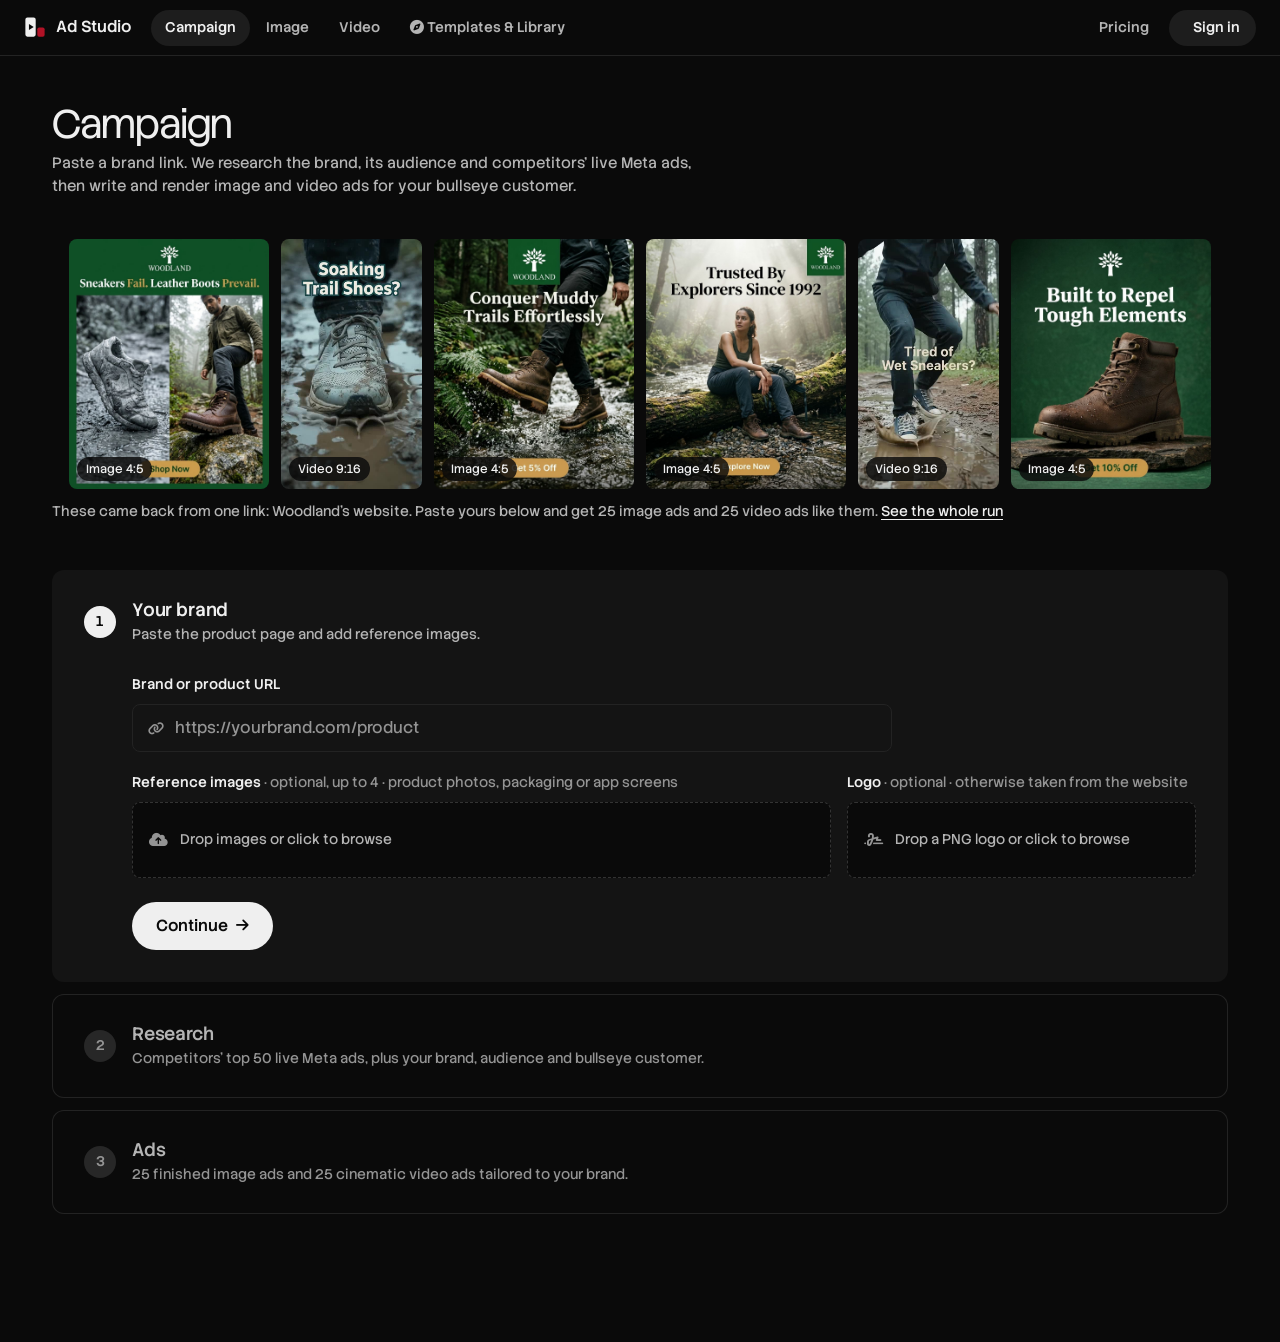
==== static/index.html @ 91e1a0f2 "feat(library): make product upload optional and support prompt-only ad recreation" ====
<!DOCTYPE html>
<html lang="en">
<head>
  <meta charset="UTF-8">
  <meta name="viewport" content="width=device-width, initial-scale=1.0">
  <title>Ad Studio</title>
  <meta name="description" content="Turn a brand link into a researched commercial campaign: cinema-grade 9:16 video ads and 4:5 image ads ready for Meta & TikTok.">

  <link rel="icon" href="/static/brand/favicon.svg" type="image/svg+xml">
  <link rel="preconnect" href="https://fonts.googleapis.com">
  <link rel="preconnect" href="https://fonts.gstatic.com" crossorigin>
  <link href="https://fonts.googleapis.com/css2?family=Stack+Sans+Headline:wght@300&family=Stack+Sans+Text:wght@400;500&display=swap" rel="stylesheet">
  <link rel="stylesheet" href="https://cdnjs.cloudflare.com/ajax/libs/font-awesome/6.4.0/css/all.min.css">
  <link rel="stylesheet" href="/static/css/system.css?v=2.0.0">
  <link rel="stylesheet" href="/static/css/style.css?v=7.0.0">
</head>
<body class="app">

  <!-- Shell: one top bar (brand, studios, tools) over a full-width canvas -->
  <header class="bar topbar" id="bar">
    <a href="/" class="logo brand" aria-label="Ad Studio home">
      <svg class="logo-mark" viewBox="0 0 24 24" aria-hidden="true"><path class="f-video" fill-rule="evenodd" d="M3.75 1.5h6.75a2.25 2.25 0 0 1 2.25 2.25v16.5a2.25 2.25 0 0 1-2.25 2.25H3.75A2.25 2.25 0 0 1 1.5 20.25V3.75A2.25 2.25 0 0 1 3.75 1.5ZM5.4 8.7v6.6l5.2-3.3Z"/><rect class="f-image" x="14.5" y="12.5" width="8" height="10" rx="2"/></svg>
      <span>Ad Studio</span>
    </a>
    <nav class="nav" aria-label="Main">
      <button type="button" class="nav-btn active" data-view="campaign" data-menu="menu_campaign">Campaign</button>
      <button type="button" class="nav-btn" data-view="image" data-menu="menu_image">Image</button>
      <button type="button" class="nav-btn" data-view="video" data-menu="menu_video">Video</button>
      <button type="button" class="nav-btn" data-view="batch" hidden style="display:none !important;">Batch</button>
      <button type="button" class="nav-btn" data-view="library" id="nav_library"><i class="fa-solid fa-compass"></i> Templates &amp; Library</button>
    </nav>

    <!-- Hover menus: what each studio can do, with real outputs. Each item opens the studio set up for it. -->
    <div class="mega" id="menu_campaign" role="region" aria-label="Campaign tools" hidden>
      <div class="mega-cards">
        <button type="button" class="mega-card" data-go="campaign" data-focus="#brand_url">
          <span class="mega-thumb"><img src="/static/menu/campaign_new.jpg" width="480" height="360" alt="" loading="lazy"></span>
          <span class="mega-card-name">New campaign</span>
          <span class="mega-card-note">One link in, a researched set of ads out</span>
        </button>
        <button type="button" class="mega-card" data-go="campaign" data-click="#btn_active_preset">
          <span class="mega-thumb"><img src="/static/menu/campaign_presets.jpg" width="480" height="360" alt="" loading="lazy"></span>
          <span class="mega-card-name">Creative presets</span>
          <span class="mega-card-note">Layouts, type and light by industry</span>
        </button>
        <a class="mega-card" href="/upgrade/campaign">
          <span class="mega-thumb"><img src="/static/menu/campaign_example.jpg" width="480" height="360" alt="" loading="lazy"></span>
          <span class="mega-card-name">See an example</span>
          <span class="mega-card-note">Every ad from one real run</span>
        </a>
      </div>
      <div class="mega-cols">
        <div>
          <p class="mega-col-head">What it does</p>
          <ul class="mega-list mega-list-plain">
            <li><i class="fa-solid fa-magnifying-glass"></i>Reads your brand: colours, voice, offers</li>
            <li><i class="fa-brands fa-meta"></i>Studies competitors' live Meta ads</li>
            <li><i class="fa-solid fa-pen-nib"></i>Writes angles, headlines and copy</li>
            <li><i class="fa-solid fa-photo-film"></i>Renders 4:5 image ads and 9:16 videos</li>
          </ul>
        </div>
        <div>
          <p class="mega-col-head">Engines</p>
          <ul class="mega-list mega-list-plain">
            <li><i class="fa-solid fa-brain"></i>Brand Intelligence Suite<span class="mega-badge">Research</span></li>
            <li><i class="fa-solid fa-image"></i>Commercial Creative Engine<span class="mega-badge">Images</span></li>
            <li><i class="fa-solid fa-film"></i>High-Fidelity Cinema Engine<span class="mega-badge">Video</span></li>
          </ul>
        </div>
      </div>
      <p class="mega-plan-note" data-plan-note="campaign_manager" hidden>Starting a campaign is on Pro and Studio. <button type="button" class="mega-link" data-upgrade>See plans</button></p>
    </div>

    <div class="mega" id="menu_image" role="region" aria-label="Image tools" hidden>
      <div class="mega-cards">
        <button type="button" class="mega-card" data-go="image" data-focus="#img_prompt">
          <span class="mega-thumb"><img src="/static/menu/image_create.jpg" width="480" height="360" alt="" loading="lazy"></span>
          <span class="mega-card-name">Create image ad</span>
          <span class="mega-card-note">From a prompt, up to 4K</span>
        </button>
        <button type="button" class="mega-card" data-go="image" data-click="#img_drop">
          <span class="mega-thumb"><img src="/static/menu/image_product.jpg" width="480" height="360" alt="" loading="lazy"></span>
          <span class="mega-card-name">With your product</span>
          <span class="mega-card-note">Start from your product photos</span>
        </button>
        <button type="button" class="mega-card" data-go="library">
          <span class="mega-thumb"><img src="/static/menu/image_headline.jpg" width="480" height="360" alt="" loading="lazy"></span>
          <span class="mega-card-name">Projects &amp; Library</span>
          <span class="mega-card-note">Organize into folders and recall prompts</span>
        </button>
      </div>
      <div class="mega-cols">
        <div>
          <p class="mega-col-head">Styles</p>
          <ul class="mega-list">
            <li><button type="button" data-go="image" data-pick="#img_style_group [data-style='minimal_dtc']"><i class="fa-regular fa-square"></i>Minimal DTC studio</button></li>
            <li><button type="button" data-go="image" data-pick="#img_style_group [data-style='luxury_podium']"><i class="fa-solid fa-gem"></i>Luxury podium</button></li>
            <li><button type="button" data-go="image" data-pick="#img_style_group [data-style='ugc_lifestyle']"><i class="fa-solid fa-mobile-screen"></i>UGC lifestyle</button></li>
            <li><button type="button" data-go="image" data-pick="#img_style_group [data-style='nature_botanical']"><i class="fa-solid fa-leaf"></i>Nature &amp; botanical</button></li>
            <li><button type="button" data-go="image" data-pick="#img_style_group [data-style='dramatic_splash']"><i class="fa-solid fa-droplet"></i>Dramatic splash</button></li>
          </ul>
        </div>
        <div>
          <p class="mega-col-head">Rendering Modes</p>
          <ul class="mega-list">
            <li><button type="button" data-go="image" data-pick="#img_model [data-model='nano-banana-2.1']"><i class="fa-solid fa-image"></i>Creative Engine<span class="mega-badge mega-badge-hot">High-Speed</span></button></li>
            <li><button type="button" data-go="image" data-pick="#img_model [data-model='nano-banana-pro']"><i class="fa-solid fa-wand-magic-sparkles"></i>Studio Precision<span class="mega-badge">Ultra-Detail</span></button></li>
          </ul>
          <p class="mega-col-head">Sizes</p>
          <ul class="mega-list">
            <li><button type="button" data-go="image" data-pick="#img_aspect [data-ratio='4:5']"><i class="fa-solid fa-table-cells-large"></i>4:5 feed ad</button></li>
            <li><button type="button" data-go="image" data-pick="#img_aspect [data-ratio='9:16']"><i class="fa-solid fa-mobile"></i>9:16 Story</button></li>
          </ul>
        </div>
      </div>
    </div>

    <div class="mega" id="menu_video" role="region" aria-label="Video tools" hidden>
      <div class="mega-cards">
        <button type="button" class="mega-card" data-go="video" data-pick="#vid_mode [data-mode='prompt_images']">
          <span class="mega-thumb"><img src="/static/menu/video_prompt.jpg" width="480" height="360" alt="" loading="lazy"></span>
          <span class="mega-card-name">Prompt + images</span>
          <span class="mega-card-note">Describe the shot, add references</span>
        </button>
        <button type="button" class="mega-card" data-go="video" data-pick="#vid_mode [data-mode='first_last_frame']">
          <span class="mega-thumb"><img src="/static/menu/video_frames.jpg" width="480" height="360" alt="" loading="lazy"></span>
          <span class="mega-card-name">Two frames</span>
          <span class="mega-card-note">Set the first and last frame</span>
        </button>
        <button type="button" class="mega-card" data-go="video" data-pick="#vid_mode [data-mode='edit_video']">
          <span class="mega-thumb"><img src="/static/menu/video_edit.jpg" width="480" height="360" alt="" loading="lazy"></span>
          <span class="mega-card-name">Edit a clip</span>
          <span class="mega-card-note">Change what's in a video you have</span>
        </button>
      </div>
      <div class="mega-cols">
        <div>
          <p class="mega-col-head">Formats</p>
          <ul class="mega-list">
            <li><button type="button" data-go="video" data-pick="#vid_aspect [data-ratio='9:16']"><i class="fa-solid fa-mobile"></i>9:16 Reels and Stories</button></li>
            <li><button type="button" data-go="video" data-pick="#vid_aspect [data-ratio='16:9']"><i class="fa-solid fa-tv"></i>16:9 widescreen</button></li>
            <li><button type="button" data-go="video" data-pick="#vid_aspect [data-ratio='1:1']"><i class="fa-regular fa-square"></i>1:1 square</button></li>
          </ul>
        </div>
        <div>
          <p class="mega-col-head">Cinema Engine</p>
          <ul class="mega-list">
            <li><button type="button" data-go="video"><i class="fa-solid fa-film"></i>Cinema Motion 1.2<span class="mega-badge mega-badge-hot">4–15s</span></button></li>
          </ul>
          <p class="mega-col-head">Quality</p>
          <ul class="mega-list">
            <li><button type="button" data-go="video" data-pick="#vid_resolution [data-res='720p']"><i class="fa-solid fa-gauge-high"></i>720p draft</button></li>
            <li><button type="button" data-go="video" data-pick="#vid_resolution [data-res='4k']"><i class="fa-solid fa-expand"></i>4K final</button></li>
          </ul>
        </div>
      </div>
    </div>

    <div class="sidebar-tools topbar-tools">
      <a class="plan-pill" id="plan_pill" href="/pricing" hidden><i class="fa-solid fa-tag"></i><span>Pricing</span></a>
      <button type="button" class="upgrade-pill" id="upgrade_pill" data-upgrade hidden><i class="fa-solid fa-crown"></i><span>Upgrade</span></button>
      <div class="user-menu-wrap" id="user_menu_wrap">
        <button type="button" class="user-pill" id="user_pill" data-authenticated="false" aria-label="User Account">
          <div class="user-pill-avatar" id="user_pill_avatar"><i class="fa-solid fa-user"></i></div>
          <span class="user-pill-email" id="user_pill_label">Sign in</span>
          <span class="user-pill-tag" id="user_pill_tag" hidden>free</span>
        </button>
        <div class="user-dropdown" id="user_dropdown" hidden>
          <div class="user-dropdown-head">
            <div class="user-dropdown-identity">
              <div class="user-avatar-badge" id="dropdown_user_avatar">AC</div>
              <div class="user-dropdown-info">
                <div class="user-dropdown-name" id="dropdown_user_email">creator@example.com</div>
                <div class="user-dropdown-meta">
                  <span id="dropdown_user_plan" class="badge small badge-accent">FREE PLAN</span>
                </div>
              </div>
            </div>
            <div class="user-dropdown-credits-box" id="dropdown_credits_box">
              <div class="dropdown-credits-label">
                <span>Credits remaining</span>
                <span id="dropdown_credits_num">500 / 500</span>
              </div>
              <div class="meter"><div id="dropdown_credits_bar" style="width: 100%;"></div></div>
            </div>
          </div>
          <button type="button" class="user-dropdown-item" id="btn_open_profile_dropdown"><i class="fa-solid fa-id-card"></i> My Profile &amp; Workspace</button>
          <button type="button" class="user-dropdown-item" id="btn_open_library_dropdown"><i class="fa-solid fa-folder-open"></i> Projects &amp; Library</button>
          <a class="user-dropdown-item" href="/pricing"><i class="fa-solid fa-tag"></i> Plans &amp; Pricing</a>
          <button type="button" class="user-dropdown-item danger" id="sign_out_btn"><i class="fa-solid fa-arrow-right-from-bracket"></i> Sign out</button>
        </div>
      </div>
    </div>
  </header>

  <!-- ================================================================== -->
  <!-- Campaign: one guided page                                          -->
  <!-- ================================================================== -->
  <main class="page" id="view_campaign" data-view-panel="campaign">
    <div class="page-head">
      <div>
        <h1>Campaign</h1>
        <p>Paste a brand link. We research the brand, its audience and competitors' live Meta ads, then write and render image and video ads for your bullseye customer.</p>
      </div>
      <button type="button" class="btn btn-ghost" id="btn_new_campaign" hidden><i class="fa-solid fa-plus"></i> New campaign</button>
    </div>

    <!-- What a campaign looks like: real ads from one run, shown until a campaign starts -->
    <section class="showcase" id="campaign_showcase" aria-label="Ads from one campaign run">
      <div class="showcase-strip">
        <figure class="frame r45"><img src="/static/demo/woodland/ad_s01.jpg" width="928" height="1152" alt="Woodland image ad: Sneakers Fail. Leather Boots Prevail." loading="lazy"><figcaption>Image 4:5</figcaption></figure>
        <figure class="frame r916"><video src="/static/demo/woodland/video_1.mp4" poster="/static/demo/woodland/video_1_poster.jpg" width="540" height="960" muted loop playsinline preload="none" aria-label="Woodland video ad: Soaking trail shoes?"></video><figcaption>Video 9:16</figcaption></figure>
        <figure class="frame r45"><img src="/static/demo/woodland/ad_s10.jpg" width="928" height="1152" alt="Woodland image ad: Conquer Muddy Trails Effortlessly" loading="lazy"><figcaption>Image 4:5</figcaption></figure>
        <figure class="frame r45"><img src="/static/demo/woodland/ad_s18.jpg" width="928" height="1152" alt="Woodland image ad: Trusted by Explorers Since 1992" loading="lazy"><figcaption>Image 4:5</figcaption></figure>
        <figure class="frame r916"><img src="/static/demo/woodland/video_2_poster.jpg" width="540" height="960" alt="Woodland video ad: Tired of wet sneakers?" loading="lazy"><figcaption>Video 9:16</figcaption></figure>
        <figure class="frame r45"><img src="/static/demo/woodland/ad_s02.jpg" width="928" height="1152" alt="Woodland image ad: Built to Repel Tough Elements" loading="lazy"><figcaption>Image 4:5</figcaption></figure>
      </div>
      <p class="showcase-note">These came back from one link: Woodland's website. Paste yours below and get 25 image ads and 25 video ads like them. <a href="/upgrade/campaign">See the whole run</a></p>
    </section>

    <div class="steps">
      <!-- Step 1: brand -->
      <section class="step" id="step_brand" data-state="active">
        <header class="step-head">
          <span class="step-num">1</span>
          <div class="step-title">
            <h2>Your brand</h2>
            <p id="brand_summary">Paste the product page and add reference images.</p>
          </div>
          <button type="button" class="btn btn-sm btn-ghost" id="btn_edit_brand" hidden>Edit</button>
        </header>
        <div class="step-body" id="brand_body">
          <div class="field">
            <label class="label" for="brand_url">Brand or product URL</label>
            <div class="input-with-icon">
              <i class="fa-solid fa-link"></i>
              <input type="url" id="brand_url" class="input input-lg" placeholder="https://yourbrand.com/product" autocomplete="url" aria-describedby="brand_url_error">
            </div>
            <p class="field-error" id="brand_url_error" hidden></p>
          </div>
          <div class="field">
            <span class="label">Reference images <span class="muted">· optional, up to 4 · product photos, packaging or app screens</span></span>
            <div class="dropzone" id="brand_drop" role="button" tabindex="0" aria-label="Add reference images">
              <div class="dropzone-cta"><i class="fa-solid fa-cloud-arrow-up"></i><span>Drop images or click to browse</span></div>
              <div class="thumbs" id="brand_thumbs"></div>
              <input type="file" id="brand_files" accept="image/*" multiple hidden>
            </div>
          </div>
          <div class="field">
            <span class="label">Logo <span class="muted">· optional · otherwise taken from the website</span></span>
            <div class="dropzone dropzone-sm" id="logo_drop" role="button" tabindex="0" aria-label="Add your logo">
              <div class="dropzone-cta"><i class="fa-solid fa-signature"></i><span>Drop a PNG logo or click to browse</span></div>
              <div class="thumbs" id="logo_thumbs"></div>
              <input type="file" id="logo_file" accept="image/png,image/webp,image/jpeg" hidden>
            </div>
          </div>
          <div class="step-actions">
            <button type="button" class="btn btn-primary btn-lg" id="btn_continue">Continue <i class="fa-solid fa-arrow-right"></i></button>
          </div>
        </div>
      </section>

      <!-- Step 2: research -->
      <section class="step" id="step_research" data-state="locked">
        <header class="step-head">
          <span class="step-num">2</span>
          <div class="step-title">
            <h2>Research</h2>
            <p>Competitors' top 50 live Meta ads, plus your brand, audience and bullseye customer.</p>
          </div>
          <span class="badge" id="research_badge" hidden></span>
          <button type="button" class="btn btn-sm btn-ghost" id="btn_toggle_research" aria-controls="research_body" aria-expanded="true" hidden>Hide</button>
        </header>
        <div class="step-body" id="research_body" hidden>
          <!-- discovering -->
          <div class="inline-status" id="research_discovering"><span class="spinner"></span> Finding your competitors…</div>

          <!-- confirm competitors -->
          <div id="research_confirm" hidden>
            <p class="brand-line" id="research_brand_line"></p>
            <div class="comp-list" id="comp_list"></div>
            <form class="comp-add" id="comp_add_form">
              <input type="text" class="input" id="comp_add_input" placeholder="Add a competitor brand" aria-label="Add a competitor brand">
              <button type="submit" class="btn btn-sm">Add</button>
            </form>
            <div class="step-actions">
              <button type="button" class="btn btn-primary btn-lg" id="btn_start_research"><i class="fa-solid fa-magnifying-glass-chart"></i> Start research</button>
              <button type="button" class="btn-link" id="btn_skip_competitors">Skip competitors, analyse my brand only</button>
            </div>
          </div>

          <!-- agent running -->
          <div class="progress-card" id="research_running" hidden>
            <div>
              <div class="meter-row">
                <span class="meter-label">Top competitor ads selected</span>
                <span class="meter-value" id="meter_value">0 <small>/ 50</small></span>
              </div>
              <div class="meter"><div id="meter_fill" style="width: 0%"></div></div>
            </div>
            <ol class="stages" id="stages">
              <li class="stage" data-stage="0">Read brand</li>
              <li class="stage" data-stage="1">Find competitor ads</li>
              <li class="stage" data-stage="2">Pick top 50</li>
              <li class="stage" data-stage="3">Download creatives</li>
              <li class="stage" data-stage="4">Analyse ads</li>
              <li class="stage" data-stage="5">Write insights</li>
            </ol>
            <div class="log-line" id="research_log">Starting…</div>
            <div><button type="button" class="btn btn-sm btn-ghost" id="btn_stop_research"><i class="fa-solid fa-stop"></i> Stop research</button></div>
          </div>

          <!-- brand analysis -->
          <div class="inline-status" id="research_analysing" hidden><span class="spinner"></span> Analysing brand sentiment, audience and bullseye customer…</div>
          <div class="inline-status error" id="research_error" hidden></div>

          <!-- results -->
          <div class="intel" id="research_results" hidden></div>
        </div>
      </section>

      <!-- Step 3: ads -->
      <section class="step" id="step_ads" data-state="locked">
        <header class="step-head">
          <span class="step-num">3</span>
          <div class="step-title">
            <h2>Ads</h2>
            <p>25 finished image ads and 25 cinematic video ads tailored to your brand.</p>
          </div>
          <span class="badge" id="ads_badge" hidden></span>
        </header>
        <div class="step-body" id="ads_body" hidden>
          <div class="ads-sticky">
          <div class="toolbar">
            <div class="segmented" role="tablist" aria-label="Ad type">
              <button type="button" class="active" data-ads-tab="images" role="tab" aria-selected="true"><i class="fa-regular fa-image"></i> Images <span class="count" id="count_images">0</span></button>
              <button type="button" data-ads-tab="videos" role="tab" aria-selected="false"><i class="fa-solid fa-film"></i> Videos <span class="count" id="count_videos">0</span></button>
            </div>
            <div class="toolbar-group" id="image_tools">
              <button type="button" class="btn btn-sm btn-ghost preset-toolbar-pill" id="btn_active_preset" title="Active Creative Reference Preset">
                <i class="fa-solid fa-wand-magic-sparkles" style="color: var(--accent);"></i>
                <span id="active_preset_name">Diverse Creative Mix</span>
              </button>
              <div class="segmented" id="aspect_group" aria-label="Image size">
                <button type="button" data-ratio="1:1">1:1</button>
                <button type="button" class="active" data-ratio="4:5">4:5</button>
                <button type="button" data-ratio="9:16">9:16</button>
              </div>
              <button type="button" class="btn btn-sm btn-primary" id="btn_render_all"><i class="fa-solid fa-images"></i> Render all</button>
            </div>
            <div class="toolbar-group" id="video_tools" hidden>
              <div class="segmented" id="video_res_group" aria-label="Video resolution">
                <button type="button" data-res="720p">720p</button>
                <button type="button" class="active" data-res="1080p">1080p</button>
                <button type="button" data-res="4k">4K</button>
              </div>
              <span class="muted small">Videos render one at a time when you click Render.</span>
            </div>
          </div>
          <div class="inline-status status-line" id="ads_status"></div>
          </div>
          <div class="ad-grid" id="image_grid"></div>
          <div class="ad-grid" id="video_grid" hidden></div>
        </div>
      </section>
    </div>
  </main>

  <!-- ================================================================== -->
  <!-- Image studio: the gallery is the canvas, the composer floats on it -->
  <!-- ================================================================== -->
  <main class="page page-studio" id="view_image" data-view-panel="image" hidden>
    <div class="studio-head"><h1>Image studio</h1><p>Image ads from a prompt and your product photos, 1K to 4K. Newest first.</p></div>
    <section class="canvas" aria-label="Image results">
      <div class="stage-current" id="img_result"><div class="media-empty"><i class="fa-regular fa-image"></i><span>Your image appears here</span></div></div>
      <div class="gallery history" id="img_history" data-loading></div>
      <div class="gallery-empty">
        <h2>Describe the ad you want to see</h2>
        <p>Add a product photo with the + button and it stays true to your product. Start from one of these, or write your own below.</p>
        <div class="example-chips">
          <button type="button" class="example-chip" data-example="A bottle of our serum on a sunlit bathroom shelf with soft morning shadows. Headline 'Glow in 7 days', CTA 'Shop now'">Sunlit product shelf</button>
          <button type="button" class="example-chip" data-example="Our product in the hands of a real customer, candid phone-camera photo at home, natural light. Headline 'Finally, one that works', CTA 'Try it'">Candid UGC photo</button>
          <button type="button" class="example-chip" data-example="Our product on a clean stone podium against a single bold colour backdrop, hard studio light. Headline 'Less, but better', CTA 'Learn more'">Bold studio podium</button>
        </div>
      </div>
    </section>

    <form class="composer" id="img_form">
      <div class="composer-main">
        <div class="thumbs composer-thumbs" id="img_thumbs"></div>
        <label class="sr-only" for="img_prompt" id="img_prompt_label">Prompt</label>
        <div class="prompt-list" id="img_prompts">
          <textarea class="textarea composer-input" id="img_prompt" data-prompt rows="2" placeholder="Describe the image ad: product, setting, headline and CTA"></textarea>
        </div>
        <div class="composer-bar">
          <div class="dropzone pill pill-icon" id="img_drop" role="button" tabindex="0" aria-label="Add reference images" title="Add reference images (up to 6)">
            <i class="fa-solid fa-plus"></i>
            <input type="file" id="img_files" accept="image/*" multiple hidden>
          </div>
          <span class="sr-only" id="img_refs_hint">· optional, up to 6 · product photos, styling or packaging</span>
          <div class="pill-menu" id="img_template_menu">
            <button type="button" class="pill" id="btn_img_template" aria-haspopup="true" aria-expanded="false" aria-label="Industry template" title="Pinterest Industry Design Templates"><i class="fa-solid fa-wand-magic-sparkles"></i><span class="pill-value" id="img_template_label">Template</span><i class="fa-solid fa-chevron-up pill-caret"></i></button>
            <div class="pill-pop" id="img_template_pop" hidden style="min-width: 290px; max-height: 400px; overflow-y: auto;">
              <div class="pill-pop-title">Industry Template (Pinterest)</div>
              <div class="template-pop-list" id="img_preset_template_list" style="display: flex; flex-direction: column; gap: 4px; padding: 4px 0;">
                <!-- Populated dynamically -->
              </div>
            </div>
          </div>
          <div class="pill-menu">
            <button type="button" class="pill" aria-haspopup="true" aria-expanded="false" aria-label="Model"><i class="fa-solid fa-cube"></i><span class="pill-value"></span><i class="fa-solid fa-chevron-up pill-caret"></i></button>
            <div class="pill-pop" hidden>
              <div class="pill-pop-title">Model</div>
              <div class="segmented seg-list" id="img_model" aria-label="Model">
                <button type="button" data-model="nano-banana-pro" class="active">Studio Ultra-Detail</button>
                <button type="button" data-model="nano-banana-2.1">High-Speed Creative</button>
              </div>
            </div>
          </div>
          <div class="pill-menu">
            <button type="button" class="pill" aria-haspopup="true" aria-expanded="false" aria-label="Aspect ratio"><i class="fa-regular fa-square"></i><span class="pill-value"></span><i class="fa-solid fa-chevron-up pill-caret"></i></button>
            <div class="pill-pop" hidden>
              <div class="pill-pop-title">Aspect ratio</div>
              <div class="segmented seg-list" id="img_aspect" aria-label="Aspect ratio">
                <button type="button" data-ratio="1:1" class="active">1:1</button>
                <button type="button" data-ratio="4:5">4:5</button>
                <button type="button" data-ratio="9:16">9:16</button>
                <button type="button" data-ratio="16:9">16:9</button>
              </div>
            </div>
          </div>
          <div class="pill-menu">
            <button type="button" class="pill" aria-haspopup="true" aria-expanded="false" aria-label="Resolution"><i class="fa-solid fa-expand"></i><span class="pill-value"></span><i class="fa-solid fa-chevron-up pill-caret"></i></button>
            <div class="pill-pop" hidden>
              <div class="pill-pop-title">Resolution</div>
              <div class="segmented seg-list" id="img_resolution" aria-label="Resolution">
                <button type="button" data-res="1K" class="active" title="Standard resolution (~1024px)">1K</button>
                <button type="button" data-res="2K" title="High resolution (~2048px)">2K</button>
                <button type="button" data-res="4K" title="Ultra high resolution (~4096px)">4K</button>
              </div>
            </div>
          </div>
          <div class="pill-menu">
            <button type="button" class="pill" aria-haspopup="true" aria-expanded="false" aria-label="Style"><i class="fa-solid fa-palette"></i><span class="pill-value"></span><i class="fa-solid fa-chevron-up pill-caret"></i></button>
            <div class="pill-pop" hidden>
              <div class="pill-pop-title">Style</div>
              <input type="hidden" id="img_style" value="">
              <div class="segmented seg-list" id="img_style_group" aria-label="Style">
                <button type="button" data-style="" class="active">No style</button>
                <button type="button" data-style="minimal_dtc">Minimal DTC studio</button>
                <button type="button" data-style="luxury_podium">Luxury podium</button>
                <button type="button" data-style="ugc_lifestyle">UGC lifestyle</button>
                <button type="button" data-style="nature_botanical">Nature &amp; botanical</button>
                <button type="button" data-style="dramatic_splash">Dramatic splash</button>
              </div>
            </div>
          </div>
          <div class="pill-menu" id="img_project_menu">
            <button type="button" class="pill" id="btn_img_project" aria-haspopup="true" aria-expanded="false" aria-label="Project folder" title="Organize into Project Folder"><i class="fa-regular fa-folder"></i><span class="pill-value" id="img_project_label">Project</span><i class="fa-solid fa-chevron-up pill-caret"></i></button>
            <div class="pill-pop" id="img_project_pop" hidden style="min-width: 220px; max-height: 280px; overflow-y: auto;">
              <div class="pill-pop-title">Project Folder</div>
              <input type="hidden" id="img_folder_id" value="">
              <div class="template-pop-list" id="img_project_list" style="display: flex; flex-direction: column; gap: 3px; padding: 4px 0;">
                <!-- Populated dynamically -->
              </div>
            </div>
          </div>
          <button type="button" class="pill prompt-add" id="img_add_prompt" title="Add another prompt (up to 5, one image each)"><i class="fa-solid fa-plus"></i> Prompt</button>
        </div>
      </div>
      <button type="submit" class="btn-generate" id="img_submit"><i class="fa-solid fa-wand-magic-sparkles"></i> Generate image</button>
    </form>
  </main>

  <!-- ================================================================== -->
  <!-- Video studio: same canvas and composer                             -->
  <!-- ================================================================== -->
  <main class="page page-studio" id="view_video" data-view-panel="video" hidden>
    <div class="studio-head"><h1>Video studio</h1><p>Video ads from 4 to 15 seconds, at 9:16, 16:9 or 1:1. Newest first.</p></div>
    <section class="canvas" aria-label="Video results">
      <div class="stage-current" id="vid_result"><div class="media-empty"><i class="fa-solid fa-film"></i><span>Your video appears here</span></div></div>
      <div class="gallery history" id="vid_history"></div>
      <div class="gallery-empty">
        <h2>Describe the shot you want to see</h2>
        <p>Videos you make collect here. Start from one of these real ads, or write your own below.</p>
        <div class="example-chips example-frames">
          <button type="button" class="example-frame" data-example="Slow-motion macro: a mesh trainer sinks into a muddy forest stream, water closing over the laces, overcast light. On-screen question in the first second.">
            <img src="/static/demo/woodland/video_1_poster.jpg" width="540" height="960" alt="" loading="lazy"><span>Problem hook in the first second</span></button>
          <button type="button" class="example-frame" data-example="Handheld phone-style clip: a commuter at a station applies sunscreen to their hand and looks to camera, bright midday light, natural street sound">
            <img src="/static/landing/thumbs/vert_sneaker.jpg" width="720" height="1280" alt="" loading="lazy"><span>Handheld, made-on-a-phone</span></button>
          <button type="button" class="example-frame" data-example="A man on a footbridge holds the product up to camera and talks about it, soft daylight, slow push-in on the bottle">
            <img src="/static/landing/thumbs/vert_beauty.jpg" width="720" height="1280" alt="" loading="lazy"><span>Product to camera, slow push-in</span></button>
        </div>
      </div>
    </section>

    <form class="composer" id="vid_form">
      <div class="composer-main">
        <div class="composer-frames" data-for-mode="first_last_frame" hidden>
          <div class="dropzone frame-slot" id="vid_first_drop" role="button" tabindex="0" aria-label="Add start frame">
            <div class="dropzone-cta"><i class="fa-solid fa-plus"></i><span>Start frame</span></div>
            <div class="thumbs" id="vid_first_thumbs"></div>
            <input type="file" id="vid_first_file" accept="image/*" hidden>
          </div>
          <div class="dropzone frame-slot" id="vid_last_drop" role="button" tabindex="0" aria-label="Add end frame">
            <div class="dropzone-cta"><i class="fa-solid fa-plus"></i><span>End frame <span class="muted">· optional</span></span></div>
            <div class="thumbs" id="vid_last_thumbs"></div>
            <input type="file" id="vid_last_file" accept="image/*" hidden>
          </div>
        </div>
        <div class="composer-clip" data-for-mode="edit_video" hidden>
          <label class="label" for="vid_source">Source clip</label>
          <input type="file" class="input" id="vid_source" accept="video/mp4,video/quicktime,video/webm">
        </div>
        <div class="thumbs composer-thumbs" id="vid_thumbs"></div>
        <label class="sr-only" for="vid_prompt" id="vid_prompt_label">Prompt</label>
        <div class="prompt-list" id="vid_prompts">
          <textarea class="textarea composer-input" id="vid_prompt" data-prompt rows="2" placeholder="Describe the shot: subject, camera move and light"></textarea>
        </div>
        <div class="composer-bar">
          <div class="dropzone pill pill-icon" id="vid_drop" data-for-mode="prompt_images" role="button" tabindex="0" aria-label="Add reference images" title="Add reference images (up to 7)">
            <i class="fa-solid fa-plus"></i>
            <input type="file" id="vid_files" accept="image/*" multiple hidden>
          </div>
          <div class="pill-menu">
            <button type="button" class="pill" aria-haspopup="true" aria-expanded="false" aria-label="Mode"><i class="fa-solid fa-film"></i><span class="pill-value"></span><i class="fa-solid fa-chevron-up pill-caret"></i></button>
            <div class="pill-pop" hidden>
              <div class="pill-pop-title">Mode</div>
              <div class="segmented seg-list" id="vid_mode" aria-label="Mode">
                <button type="button" data-mode="prompt_images" class="active">Prompt + images</button>
                <button type="button" data-mode="first_last_frame">Two frames</button>
                <button type="button" data-mode="edit_video">Edit a clip</button>
              </div>
            </div>
          </div>
          <div class="pill-menu">
            <button type="button" class="pill" aria-haspopup="true" aria-expanded="false" aria-label="Aspect ratio"><i class="fa-regular fa-square"></i><span class="pill-value"></span><i class="fa-solid fa-chevron-up pill-caret"></i></button>
            <div class="pill-pop" hidden>
              <div class="pill-pop-title">Aspect ratio</div>
              <div class="segmented seg-list" id="vid_aspect" aria-label="Aspect ratio">
                <button type="button" data-ratio="9:16" class="active">9:16</button>
                <button type="button" data-ratio="16:9">16:9</button>
                <button type="button" data-ratio="1:1">1:1</button>
              </div>
            </div>
          </div>
          <div class="pill-menu">
            <button type="button" class="pill" aria-haspopup="true" aria-expanded="false" aria-label="Resolution"><i class="fa-solid fa-expand"></i><span class="pill-value"></span><i class="fa-solid fa-chevron-up pill-caret"></i></button>
            <div class="pill-pop" hidden>
              <div class="pill-pop-title">Resolution</div>
              <div class="segmented seg-list" id="vid_resolution" aria-label="Resolution">
                <button type="button" data-res="720p" title="Draft (720p HD)">720p</button>
                <button type="button" data-res="1080p" class="active" title="Full HD (1080p)">1080p</button>
                <button type="button" data-res="4k" title="Ultra HD (4K)">4K</button>
              </div>
            </div>
          </div>
          <div class="pill-menu">
            <button type="button" class="pill" aria-haspopup="true" aria-expanded="false" aria-label="Duration"><i class="fa-regular fa-clock"></i><span class="pill-value"></span><i class="fa-solid fa-chevron-up pill-caret"></i></button>
            <div class="pill-pop" hidden>
              <div class="pill-pop-title">Duration</div>
              <div class="segmented seg-list" id="vid_duration" aria-label="Duration">
                <button type="button" data-dur="4">4s</button>
                <button type="button" data-dur="6">6s</button>
                <button type="button" data-dur="8" class="active">8s</button>
                <button type="button" data-dur="10">10s</button>
                <button type="button" data-dur="12">12s</button>
                <button type="button" data-dur="15">15s</button>
              </div>
            </div>
          </div>
          <div class="pill-menu" id="vid_project_menu">
            <button type="button" class="pill" id="btn_vid_project" aria-haspopup="true" aria-expanded="false" aria-label="Project folder" title="Organize into Project Folder"><i class="fa-regular fa-folder"></i><span class="pill-value" id="vid_project_label">Project</span><i class="fa-solid fa-chevron-up pill-caret"></i></button>
            <div class="pill-pop" id="vid_project_pop" hidden style="min-width: 220px; max-height: 280px; overflow-y: auto;">
              <div class="pill-pop-title">Project Folder</div>
              <input type="hidden" id="vid_folder_id" value="">
              <div class="template-pop-list" id="vid_project_list" style="display: flex; flex-direction: column; gap: 3px; padding: 4px 0;">
                <!-- Populated dynamically -->
              </div>
            </div>
          </div>
          <button type="button" class="pill prompt-add" id="vid_add_prompt" title="Add another prompt (up to 5, one video each)"><i class="fa-solid fa-plus"></i> Prompt</button>
        </div>
      </div>
      <button type="submit" class="btn-generate" id="vid_submit"><i class="fa-solid fa-clapperboard"></i> Generate video</button>
    </form>
  </main>

  <!-- ================================================================== -->
  <!-- Batch Prompt Studio (Hidden as per user preference)                -->
  <!-- ================================================================== -->
  <main class="page" id="view_batch" data-view-panel="batch" hidden style="display:none !important;">
    <div class="page-head">
      <div>
        <h1>Batch studio</h1>
        <p>Render up to 100 image prompts from Markdown files in one queue, with rate-limit cooldowns and a ZIP of the results.</p>
      </div>
    </div>
    <div class="studio batch-studio">
      <div class="panel">
        <h2>Prompts</h2>
        <div class="field">
          <label class="label">Markdown / Text files <span class="muted">· up to 100 prompts total</span></label>
          <div class="dropzone" id="batch_md_drop" role="button" tabindex="0" aria-label="Drop markdown files">
            <div class="dropzone-cta"><i class="fa-solid fa-file-import"></i><span>Drop .md or .txt files or click to browse</span></div>
            <input type="file" id="batch_md_files" accept=".md,.markdown,.txt,text/markdown,text/plain" multiple hidden>
          </div>
          <div class="batch-file-tags" id="batch_file_tags"></div>
        </div>

        <div class="field">
          <div class="batch-list-top">
            <span class="label">Parsed prompts (<span id="batch_prompt_count">0</span>)</span>
            <div class="batch-list-actions" id="batch_list_actions" hidden>
              <button type="button" class="btn-link" id="batch_select_all">Select all / none</button>
              <span class="muted">·</span>
              <button type="button" class="btn-link" id="batch_clear_all">Clear all</button>
            </div>
          </div>
          <div class="batch-prompt-list" id="batch_prompt_list">
            <div class="batch-empty-prompts">
              <i class="fa-solid fa-list-check"></i>
              <span>No prompts loaded yet. Drop one or more .md files above.</span>
            </div>
          </div>
        </div>

        <h2 class="panel-section">References</h2>
        <div class="field">
          <span class="label">Reference images <span class="muted" id="batch_ref_limit_label">· optional, up to 6 for Pro / 14 for 2.1</span></span>
          <div class="dropzone" id="batch_ref_drop" role="button" tabindex="0" aria-label="Add reference images">
            <div class="dropzone-cta"><i class="fa-solid fa-cloud-arrow-up"></i><span>Drop reference images</span></div>
            <div class="thumbs" id="batch_ref_thumbs"></div>
            <input type="file" id="batch_ref_files" accept="image/*" multiple hidden>
          </div>
        </div>

        <h2 class="panel-section">Queue settings</h2>
        <div class="field">
          <span class="label">Model</span>
          <div class="segmented" id="batch_model">
            <button type="button" data-model="nano-banana-pro" class="active">Studio Ultra-Detail</button>
            <button type="button" data-model="nano-banana-2.1">High-Speed Creative</button>
          </div>
        </div>

        <div class="field">
          <span class="label">Default aspect ratio <span class="muted">· overridden if prompt specifies</span></span>
          <div class="segmented" id="batch_aspect">
            <button type="button" data-ratio="1:1" class="active">1:1</button>
            <button type="button" data-ratio="9:16">9:16</button>
            <button type="button" data-ratio="16:9">16:9</button>
            <button type="button" data-ratio="4:5">4:5</button>
          </div>
        </div>

        <div class="field">
          <span class="label">Delay between requests <span class="muted">· longer is safer on the free tier</span></span>
          <div class="segmented" id="batch_delay">
            <button type="button" data-delay="1.5">1.5s</button>
            <button type="button" data-delay="2.5" class="active">2.5s</button>
            <button type="button" data-delay="4.0">4s</button>
            <button type="button" data-delay="6.0" title="Strict free tier">6s</button>
          </div>
        </div>

        <button type="button" class="btn btn-primary btn-lg" id="batch_start_btn" disabled>
          <i class="fa-solid fa-wand-magic-sparkles"></i> Start batch generation (0)
        </button>

        <div class="batch-history-box">
          <div class="label" style="margin-bottom: 8px;">Recent batch jobs</div>
          <div class="batch-history-list" id="batch_history_list"></div>
        </div>
      </div>

      <div class="result-stage">
        <div id="batch_stage_empty" class="result-main">
          <div class="batch-sample">
            <h2>One heading, one image</h2>
            <p>Drop a Markdown or text file on the left. Each heading starts a new prompt; a size written in the prompt overrides the default.</p>
            <pre><code>## Boot on wet granite
Low angle, light rain, the boot planted on dark rock. 4:5

## Hiker crossing a stream
Morning mist, soft side light, the brand mark top left. 9:16</code></pre>
            <p>Results collect here as they render, with a ZIP of the whole batch at the end.</p>
          </div>
        </div>

        <div id="batch_stage_active" hidden>
          <div class="batch-stage-header">
            <div class="meter-row">
              <div class="batch-stage-title">
                <strong>Queue</strong>
                <span id="batch_model_badge" class="badge badge-accent" hidden></span>
              </div>
              <span id="batch_meter_val" class="meter-value num">0 / 0</span>
            </div>
            <div class="meter"><div id="batch_meter_fill" style="width: 0%"></div></div>

            <div class="batch-stage-toolbar">
              <button type="button" class="btn btn-sm btn-ghost" id="batch_pause_btn"><i class="fa-solid fa-pause"></i> Pause queue</button>
              <button type="button" class="btn btn-sm btn-ghost" id="batch_resume_btn" hidden><i class="fa-solid fa-play"></i> Resume queue</button>
              <button type="button" class="btn btn-sm btn-danger" id="batch_cancel_btn"><i class="fa-solid fa-stop"></i> Cancel queue</button>
              <a href="#" download class="btn btn-sm btn-primary push-right" id="batch_zip_btn" hidden><i class="fa-solid fa-file-zipper"></i> Download all as ZIP</a>
            </div>

            <div id="batch_alert" class="batch-alert info" hidden></div>
          </div>

          <div class="batch-results-grid" id="batch_results_grid"></div>
        </div>
      </div>
    </div>
  </main>

  <!-- ================================================================== -->
  <!-- Projects & Creative Library: Folders, Prompts, References History  -->
  <!-- ================================================================== -->
  <main class="page page-library" id="view_library" data-view-panel="library" hidden>
    <div class="library-shell">
      <!-- Left Sidebar: Templates & Project Folders -->
      <aside class="library-sidebar">
        <div class="library-sidebar-head">
          <div class="library-sidebar-title">
            <i class="fa-solid fa-shapes" style="color: var(--accent);"></i>
            <span>Library &amp; Presets</span>
          </div>
          <button type="button" class="btn btn-xs btn-primary" id="btn_new_project_modal" title="Create new project folder">
            <i class="fa-solid fa-plus"></i> New
          </button>
        </div>

        <!-- Primary Mode Toggles: Explore Templates vs My Generations -->
        <div class="library-nav-filters" style="margin-bottom: 12px;">
          <button type="button" class="lib-filter-btn active" id="lib_nav_templates" data-section="templates">
            <i class="fa-solid fa-compass" style="color: var(--accent);"></i>
            <span>Explore Templates</span>
            <span class="lib-badge" style="background: var(--accent); color: #fff;">1,540+</span>
          </button>
          <button type="button" class="lib-filter-btn" id="lib_nav_generations" data-section="generations">
            <i class="fa-solid fa-layer-group"></i>
            <span>My Generations</span>
            <span class="lib-badge" id="lib_count_all">0</span>
          </button>
        </div>

        <!-- Sub-filters visible when My Generations is active -->
        <div class="library-generations-subnav" id="lib_generations_subnav" hidden>
          <div class="library-section-label">Filter Generations</div>
          <div class="library-nav-filters" style="margin-bottom: 12px;">
            <button type="button" class="lib-filter-btn active" data-folder="">
              <i class="fa-solid fa-images"></i>
              <span>All Assets</span>
              <span class="lib-badge" id="lib_count_all_sub">0</span>
            </button>
            <button type="button" class="lib-filter-btn" data-folder="favorites">
              <i class="fa-solid fa-star" style="color: #f59e0b;"></i>
              <span>Favorites</span>
              <span class="lib-badge" id="lib_count_favorites">0</span>
            </button>
            <button type="button" class="lib-filter-btn" data-folder="unassigned">
              <i class="fa-regular fa-folder"></i>
              <span>Unassigned</span>
              <span class="lib-badge" id="lib_count_unassigned">0</span>
            </button>
          </div>

          <div class="library-folders-section">
            <div class="library-section-label">Your Projects</div>
            <div class="library-folder-list" id="library_folder_list">
              <!-- Dynamically rendered project folders -->
            </div>
          </div>
        </div>
      </aside>

      <!-- 1. EXPLORE TEMPLATES SHOWCASE (Matching User Attached UI) -->
      <section class="library-main" id="lib_section_templates">
        <div class="explore-head">
          <div class="explore-title-row">
            <div>
              <h1 class="explore-main-title">EXPLORE TEMPLATES</h1>
              <p class="muted small" style="margin: 2px 0 0;">1,540+ curated Pinterest advertising designs across 23 industries. Upload your product to recreate any visual with photorealistic fidelity.</p>
            </div>
            <div class="explore-head-right">
              <div class="input-with-icon explore-search-wrap">
                <i class="fa-solid fa-magnifying-glass"></i>
                <input type="search" id="tpl_search_input" class="input input-sm" placeholder="Search templates by aesthetic, category, or industry..." autocomplete="off">
              </div>
              <div class="segmented seg-list" id="tpl_media_type_filter">
                <button type="button" data-media="all" class="active">All</button>
                <button type="button" data-media="image"><i class="fa-regular fa-image"></i> Images</button>
                <button type="button" data-media="video"><i class="fa-solid fa-film"></i> Videos</button>
              </div>
            </div>
          </div>

          <!-- Category filter pills matching Screenshot 1 -->
          <div class="explore-cat-bar" id="explore_cat_bar">
            <button type="button" class="tpl-cat-btn active" data-cat="all"><i class="fa-solid fa-border-all"></i> All</button>
            <button type="button" class="tpl-cat-btn" data-cat="Product shot"><i class="fa-solid fa-cube"></i> Product shot</button>
            <button type="button" class="tpl-cat-btn" data-cat="Motion"><i class="fa-solid fa-bolt"></i> Motion</button>
            <button type="button" class="tpl-cat-btn" data-cat="UGC"><i class="fa-solid fa-user"></i> UGC</button>
            <button type="button" class="tpl-cat-btn" data-cat="TikTok"><i class="fa-brands fa-tiktok"></i> TikTok</button>
            <button type="button" class="tpl-cat-btn" data-cat="Ads"><i class="fa-solid fa-rectangle-ad"></i> Ads</button>
            <button type="button" class="tpl-cat-btn" data-cat="Posters"><i class="fa-solid fa-file-lines"></i> Posters</button>
            <button type="button" class="tpl-cat-btn" data-cat="Marketplace"><i class="fa-solid fa-store"></i> Marketplace</button>
          </div>
        </div>

        <!-- Templates Grid (Masonry / Cards) -->
        <div class="explore-grid" id="explore_templates_grid">
          <!-- Dynamically populated -->
        </div>

        <!-- Floating Bottom Prompt Bar matching Screenshot 1 -->
        <div class="explore-floating-bar" id="explore_floating_bar">
          <div class="explore-floating-inner">
            <input type="text" id="tpl_quick_prompt" class="explore-floating-input" placeholder="Describe the scene you imagine..." autocomplete="off">
            <button type="button" class="btn-floating-generate" id="btn_tpl_quick_generate" title="Create with AI"><i class="fa-solid fa-wand-magic-sparkles"></i></button>
          </div>
        </div>
      </section>

      <!-- 2. MY GENERATIONS SECTION (Existing User History & Folders) -->
      <section class="library-main" id="lib_section_generations" hidden>
        <div class="library-main-head">
          <div class="library-title-wrap">
            <h2 id="lib_active_folder_title">All Generations</h2>
            <p id="lib_active_folder_desc" class="muted small">Every image and video ad you create collects here with its exact prompt and uploaded references.</p>
          </div>
          <div class="library-head-actions">
            <div class="input-with-icon lib-search-wrap">
              <i class="fa-solid fa-magnifying-glass"></i>
              <input type="search" id="lib_search_input" class="input input-sm" placeholder="Search prompts or titles..." autocomplete="off">
            </div>
            <div class="segmented seg-list" id="lib_media_type_filter">
              <button type="button" data-type="" class="active">All</button>
              <button type="button" data-type="image"><i class="fa-regular fa-image"></i> Images</button>
              <button type="button" data-type="video"><i class="fa-solid fa-film"></i> Videos</button>
            </div>
            <button type="button" class="btn btn-sm btn-ghost" id="btn_refresh_library" title="Refresh library">
              <i class="fa-solid fa-rotate-right"></i>
            </button>
          </div>
        </div>

        <!-- Project Action Bar (shown when a specific project folder is selected) -->
        <div class="project-action-bar" id="project_action_bar" hidden>
          <div class="project-action-left">
            <span class="project-color-badge" id="proj_active_color"></span>
            <span id="proj_active_name" style="font-weight: 500;"></span>
            <span class="muted small" id="proj_active_count">· 0 items</span>
          </div>
          <div class="project-action-right">
            <button type="button" class="btn btn-xs btn-outline" id="btn_create_image_in_project"><i class="fa-solid fa-plus"></i> Image in Project</button>
            <button type="button" class="btn btn-xs btn-outline" id="btn_create_video_in_project"><i class="fa-solid fa-film"></i> Video in Project</button>
            <button type="button" class="btn btn-xs btn-ghost" id="btn_edit_project"><i class="fa-solid fa-pen"></i> Edit</button>
            <button type="button" class="btn btn-xs btn-ghost text-danger" id="btn_delete_project" title="Delete folder"><i class="fa-solid fa-trash"></i></button>
          </div>
        </div>

        <!-- Empty State -->
        <div class="media-empty saved-empty-state" id="library_empty" hidden>
          <i class="fa-solid fa-folder-open" style="font-size: 32px; color: var(--ink-3); margin-bottom: 8px;"></i>
          <h3>No generations found</h3>
          <p>Create images or videos in the studios, and they automatically collect here with all reference photos and prompt history.</p>
          <div class="saved-empty-actions" style="margin-top: 14px;">
            <button type="button" class="btn btn-primary btn-sm" onclick="showView('image', {push:true})"><i class="fa-regular fa-image"></i> Image Studio</button>
            <button type="button" class="btn btn-ghost btn-sm" onclick="showView('video', {push:true})"><i class="fa-solid fa-film"></i> Video Studio</button>
          </div>
        </div>

        <!-- Generations Grid -->
        <div class="library-grid" id="library_grid">
          <!-- Rendered dynamically -->
        </div>
      </section>
    </div>
  </main>
    </div>
  </main>

  <!-- ============================================================== -->
  <!-- Creative Reference Library Modal (Pinterest Design Reference Presets) -->
  <!-- ============================================================== -->
  <!-- Upgrade: opens when a plan without the campaign builder presses Continue -->
  <dialog id="upgrade_dialog" class="upgrade-dialog" aria-labelledby="upgrade_title">
    <div class="upgrade-media">
      <video src="/static/demo/woodland/video_2.mp4" poster="/static/demo/woodland/video_2_poster.jpg" muted loop playsinline autoplay preload="metadata" aria-hidden="true"></video>
      <div class="upgrade-media-strip" aria-hidden="true">
        <img src="/static/demo/woodland/ad_s01.jpg" width="928" height="1152" alt="" loading="lazy">
        <img src="/static/demo/woodland/ad_s10.jpg" width="928" height="1152" alt="" loading="lazy">
        <img src="/static/demo/woodland/ad_s22.jpg" width="928" height="1152" alt="" loading="lazy">
      </div>
    </div>
    <div class="upgrade-body">
      <button type="button" class="btn btn-ghost btn-sm upgrade-close" id="upgrade_close" aria-label="Close"><i class="fa-solid fa-xmark"></i></button>
      <h2 id="upgrade_title">Build this campaign on Pro</h2>
      <p class="upgrade-lede" id="upgrade_lede">Your link is saved. Upgrade and the campaign builder picks up right where you left off.</p>
      <ul class="upgrade-gets">
        <li><i class="fa-solid fa-check"></i>Brand research from your site: colours, voice, offers</li>
        <li><i class="fa-solid fa-check"></i>Competitors' live Meta ads, studied for what works</li>
        <li><i class="fa-solid fa-check"></i>Image ads at 4:5 and videos at 9:16, with copy for each</li>
      </ul>
      <div class="upgrade-plans" role="radiogroup" aria-label="Plan">
        <label class="upgrade-plan">
          <input type="radio" name="upgrade_plan" value="pro" checked>
          <span class="upgrade-plan-name">Pro</span>
          <span class="upgrade-plan-price" data-price="pro">$49<small>/mo</small></span>
          <span class="upgrade-plan-credits" data-credits="pro">6,000 credits a month</span>
        </label>
        <label class="upgrade-plan">
          <input type="radio" name="upgrade_plan" value="studio">
          <span class="upgrade-plan-name">Studio</span>
          <span class="upgrade-plan-price" data-price="studio">$149<small>/mo</small></span>
          <span class="upgrade-plan-credits" data-credits="studio">20,000 credits a month</span>
        </label>
      </div>
      <a class="btn btn-primary btn-lg upgrade-cta" id="upgrade_cta" href="/upgrade/checkout?plan=pro">Upgrade to Pro</a>
      <p class="upgrade-more-row"><a class="upgrade-more" href="/upgrade/campaign">See a campaign it made</a><a class="upgrade-more" href="/pricing">Compare plans</a></p>
    </div>
  </dialog>

  <!-- Supabase Authentication Dialog -->
  <dialog id="auth_dialog" class="auth-dialog" aria-labelledby="auth_title">
    <div class="auth-dialog-body">
      <button type="button" class="auth-close-btn" id="auth_close" aria-label="Close"><i class="fa-solid fa-xmark"></i></button>
      <div class="auth-header">
        <h3 id="auth_title">Welcome back</h3>
        <p id="auth_lede">Sign in to access your campaigns and generations.</p>
      </div>

      <div class="auth-tabs" role="tablist">
        <button type="button" class="auth-tab-btn active" id="auth_tab_signin">Sign in</button>
        <button type="button" class="auth-tab-btn" id="auth_tab_signup">Create account</button>
      </div>

      <div id="auth_msg" class="auth-msg error" hidden></div>

      <form id="auth_form" class="auth-form">
        <div class="auth-field">
          <label for="auth_email">Email address</label>
          <input type="email" id="auth_email" required placeholder="name@company.com" autocomplete="email">
        </div>
        <div class="auth-field">
          <label for="auth_password">Password</label>
          <input type="password" id="auth_password" required placeholder="At least 6 characters" autocomplete="current-password">
        </div>
        <button type="submit" class="auth-submit-btn" id="auth_submit_btn">Sign in</button>
      </form>
    </div>
  </dialog>

  <dialog id="preset_modal" class="preset-dialog">
    <div class="preset-modal-content">
      <header class="preset-modal-head">
        <div class="preset-modal-title">
                    <h3>Creative presets</h3>
          <p>Layouts, type and light from real ads in your industry. Pick one and every ad in the campaign follows it.</p>
        </div>
        <button type="button" class="btn btn-ghost btn-sm preset-modal-close" id="btn_close_presets" aria-label="Close dialog"><i class="fa-solid fa-xmark"></i></button>
      </header>

      <div class="preset-filter-bar">
        <div class="input-with-icon preset-search-wrap">
          <i class="fa-solid fa-magnifying-glass"></i>
          <input type="search" id="preset_search_input" class="input input-sm" placeholder="Search presets by keyword, movement, style..." aria-label="Search presets">
        </div>
        <div class="preset-industry-pills" id="preset_industry_pills" role="group" aria-label="Filter by industry">
          <button type="button" class="preset-pill active" data-industry="all">All Industries</button>
          <button type="button" class="preset-pill" data-industry="beauty-cosmetics">Beauty &amp; Cosmetics</button>
          <button type="button" class="preset-pill" data-industry="fintech-finance">FinTech &amp; Finance</button>
          <button type="button" class="preset-pill" data-industry="tech-saas">Tech &amp; SaaS</button>
          <button type="button" class="preset-pill" data-industry="food-beverage">Food &amp; Beverage</button>
          <button type="button" class="preset-pill" data-industry="fashion-apparel">Fashion &amp; Apparel</button>
          <button type="button" class="preset-pill" data-industry="jewelry-luxury">Jewelry &amp; Luxury</button>
          <button type="button" class="preset-pill" data-industry="fitness-sports">Fitness &amp; Sports</button>
          <button type="button" class="preset-pill" data-industry="healthcare-medical">Healthcare &amp; Medical</button>
          <button type="button" class="preset-pill" data-industry="health-wellness">Health &amp; Wellness</button>
          <button type="button" class="preset-pill" data-industry="real-estate">Real Estate</button>
          <button type="button" class="preset-pill" data-industry="construction-trades">Construction &amp; Trades</button>
          <button type="button" class="preset-pill" data-industry="ecommerce-retail">E-Commerce &amp; Retail</button>
          <button type="button" class="preset-pill" data-industry="marketing-agency">Marketing &amp; Agency</button>
        </div>
      </div>

      <div class="preset-cards-grid" id="preset_cards_grid" role="region" aria-label="Creative Presets">
        <!-- Rendered dynamically -->
      </div>
    </div>
  </dialog>

  <!-- Industry Template Studio Modal (Pinterest Creative Reference System) -->
  <dialog id="industry_template_modal" class="industry-template-dialog">
    <div class="industry-template-modal-content">
      <header class="industry-template-head">
        <div class="industry-template-title-wrap">
          <div class="industry-template-eyebrow">
            <span class="badge badge-accent" id="tpl_modal_industry_badge">Beauty &amp; Cosmetics</span>
            <span class="industry-template-source"><i class="fa-brands fa-pinterest"></i> Pinterest Creative Library</span>
          </div>
          <h3 id="tpl_modal_preset_name">Rhode Editorial Skincare Minimalist</h3>
          <p id="tpl_modal_movement" class="muted small">Organic Luxury Minimalist / Editorial Skincare Aesthetic</p>
        </div>
        <button type="button" class="btn btn-ghost btn-sm" id="btn_close_industry_template" aria-label="Close dialog"><i class="fa-solid fa-xmark"></i></button>
      </header>

      <div class="industry-template-body">
        <!-- Left: User Input Form -->
        <div class="industry-template-form-col">
          <div class="template-field">
            <label for="tpl_preset_picker" class="field-label">Industry Style</label>
            <select id="tpl_preset_picker" class="input input-sm">
              <!-- Dynamically populated with all presets grouped by industry -->
            </select>
          </div>

          <div class="template-field-grid">
            <div class="template-field">
              <label for="tpl_brand_name" class="field-label">Brand Name</label>
              <input type="text" id="tpl_brand_name" class="input input-sm" placeholder="e.g. Rhode, Acme, Glossier">
            </div>
            <div class="template-field">
              <label for="tpl_product_name" class="field-label">Product Name</label>
              <input type="text" id="tpl_product_name" class="input input-sm" placeholder="e.g. Peptide Glazing Fluid">
            </div>
          </div>

          <div class="template-field">
            <label for="tpl_idea" class="field-label">Creative Concept / Idea <span class="muted small">(Scene setting, props, mood)</span></label>
            <textarea id="tpl_idea" class="textarea input-sm" rows="2" placeholder="e.g. Morning sunlight across warm travertine counter, gentle water caustics, fresh botanicals..."></textarea>
          </div>

          <div class="template-field-grid">
            <div class="template-field">
              <label for="tpl_headline" class="field-label">Headline</label>
              <input type="text" id="tpl_headline" class="input input-sm" placeholder="e.g. Dewy Hydration in One Drop">
            </div>
            <div class="template-field">
              <label for="tpl_cta" class="field-label">Call To Action (CTA)</label>
              <input type="text" id="tpl_cta" class="input input-sm" placeholder="e.g. Shop The Drop">
            </div>
          </div>

          <div class="template-field-grid">
            <div class="template-field">
              <label for="tpl_aspect_ratio" class="field-label">Aspect Ratio</label>
              <select id="tpl_aspect_ratio" class="input input-sm">
                <option value="4:5" selected>4:5 · Vertical Meta Feed</option>
                <option value="1:1">1:1 · Square</option>
                <option value="9:16">9:16 · Stories / Reels</option>
                <option value="16:9">16:9 · Landscape</option>
              </select>
            </div>
            <div class="template-field">
              <label for="tpl_resolution" class="field-label">Resolution</label>
              <select id="tpl_resolution" class="input input-sm">
                <option value="1K" selected>1K (Fast ~1024px)</option>
                <option value="2K">2K (High ~2048px)</option>
                <option value="4K">4K (Ultra ~4096px)</option>
              </select>
            </div>
          </div>

          <!-- Product Image & Brand Logo Upload Zones -->
          <div class="template-upload-zones">
            <div class="template-dropzone" id="tpl_product_dropzone">
              <div class="template-dropzone-header">
                <span class="dropzone-tag"><i class="fa-solid fa-camera"></i> Product Photo (IMAGE 1)</span>
                <span class="badge badge-accent small">Product Lock</span>
              </div>
              <p class="dropzone-desc">Drop product photo to lock exact physical packaging &amp; materials</p>
              <input type="file" id="tpl_product_file" accept="image/*" hidden>
              <div class="dropzone-preview" id="tpl_product_preview" hidden>
                <img id="tpl_product_preview_img" src="" alt="Product">
                <button type="button" class="btn-remove-thumb" id="btn_remove_tpl_product"><i class="fa-solid fa-xmark"></i></button>
              </div>
            </div>

            <div class="template-dropzone" id="tpl_logo_dropzone">
              <div class="template-dropzone-header">
                <span class="dropzone-tag"><i class="fa-solid fa-trademark"></i> Brand Logo (IMAGE 2)</span>
                <span class="badge small">Logo Lock</span>
              </div>
              <p class="dropzone-desc">Drop transparent SVG/PNG logo for crisp corner lock</p>
              <input type="file" id="tpl_logo_file" accept="image/*" hidden>
              <div class="dropzone-preview" id="tpl_logo_preview" hidden>
                <img id="tpl_logo_preview_img" src="" alt="Logo">
                <button type="button" class="btn-remove-thumb" id="btn_remove_tpl_logo"><i class="fa-solid fa-xmark"></i></button>
              </div>
            </div>
          </div>
        </div>

        <!-- Right: Visual Reference & Live Prompt Preview -->
        <div class="industry-template-preview-col">
          <div class="template-pins-strip" id="tpl_pins_strip">
            <!-- Reference Pins thumbnails -->
          </div>

          <div class="template-specs-box">
            <div class="template-specs-head">
              <span><i class="fa-solid fa-swatchbook"></i> Visual DNA &amp; Palette</span>
              <div class="template-palette-dots" id="tpl_palette_dots"></div>
            </div>
            <div class="template-typo-stack" id="tpl_typo_tags"></div>
          </div>

          <div class="template-prompt-preview-wrap">
            <div class="template-prompt-preview-head">
              <span><i class="fa-solid fa-terminal"></i> Compiled Commercial Prompt</span>
              <button type="button" class="btn btn-xs btn-ghost" id="btn_copy_tpl_prompt" title="Copy prompt"><i class="fa-regular fa-copy"></i> Copy</button>
            </div>
            <pre class="template-prompt-pre" id="tpl_prompt_preview"></pre>
          </div>
        </div>
      </div>

      <footer class="industry-template-foot">
        <button type="button" class="btn btn-ghost" id="btn_cancel_template">Cancel</button>
        <div style="display:flex; gap:10px; align-items:center;">
          <button type="button" class="btn btn-outline" id="btn_load_into_studio">
            <i class="fa-solid fa-arrow-down-to-bracket"></i> Load into Studio
          </button>
          <button type="button" class="btn btn-primary" id="btn_generate_from_template">
            <i class="fa-solid fa-wand-magic-sparkles"></i> Generate Image Now
          </button>
        </div>
      </footer>
    </div>
  </dialog>

  <!-- User Profile & Account Workspace Modal -->
  <dialog id="profile_modal" class="profile-dialog">
    <div class="profile-modal-content">
      <header class="profile-modal-head">
        <div class="profile-header-title">
          <h3>User Profile &amp; Workspace</h3>
          <p class="muted small">Manage your creator identity, membership plan, monthly credits, and project folders.</p>
        </div>
        <button type="button" class="btn btn-ghost btn-sm" id="btn_close_profile" aria-label="Close dialog"><i class="fa-solid fa-xmark"></i></button>
      </header>

      <div class="profile-modal-body">
        <!-- Profile Hero Card -->
        <div class="profile-hero-card">
          <div class="profile-avatar-wrap">
            <div class="profile-avatar" id="prof_avatar">AC</div>
          </div>
          <div class="profile-hero-info">
            <div class="profile-hero-name-row">
              <h4 id="prof_display_name">Guest Creator</h4>
              <span class="badge badge-accent" id="prof_plan_badge">FREE PLAN</span>
            </div>
            <p class="muted small" id="prof_email">creator@example.com</p>
            <div class="profile-hero-meta" id="prof_member_since">Member since November 2026</div>
          </div>
          <div class="profile-hero-actions">
            <a class="btn btn-sm btn-outline" href="/pricing"><i class="fa-solid fa-tag"></i> Plans &amp; Billing</a>
            <button type="button" class="btn btn-sm btn-ghost text-danger" id="prof_btn_signout"><i class="fa-solid fa-arrow-right-from-bracket"></i> Sign out</button>
          </div>
        </div>

        <!-- Stats & Usage Credits Row -->
        <div class="profile-metrics-grid">
          <div class="profile-metric-card">
            <div class="metric-top"><span class="metric-label">Monthly Credits</span><span class="badge small" id="prof_credits_pct">100% left</span></div>
            <div class="metric-big-num" id="prof_credits_remaining">500 <span class="metric-sub">/ 500</span></div>
            <div class="meter" style="margin-top: 8px;"><div id="prof_credits_bar" style="width: 100%;"></div></div>
          </div>

          <div class="profile-metric-card">
            <div class="metric-label">Total Generations</div>
            <div class="metric-big-num" id="prof_stat_total">0</div>
            <div class="muted small" id="prof_stat_breakdown">0 images · 0 videos</div>
          </div>

          <div class="profile-metric-card">
            <div class="metric-label">Active Projects</div>
            <div class="metric-big-num" id="prof_stat_projects">0</div>
            <div class="muted small">Organized folders</div>
          </div>
        </div>

        <!-- Tabs / Sections: Account Settings & Project Management -->
        <div class="profile-tabs-content">
          <div class="profile-settings-section">
            <h4 style="margin: 0 0 10px; font-size: 15px; font-weight: 500;">Creator Settings</h4>
            <form id="prof_settings_form" class="profile-form-grid">
              <div class="template-field">
                <label for="prof_input_name" class="field-label">Display Name</label>
                <input type="text" id="prof_input_name" class="input input-sm" placeholder="Your creator or brand name">
              </div>
              <div class="template-field">
                <label for="prof_input_email" class="field-label">Email Address</label>
                <input type="email" id="prof_input_email" class="input input-sm" readonly disabled>
              </div>
              <div style="grid-column: 1 / -1; display:flex; justify-content:flex-end;">
                <button type="submit" class="btn btn-sm btn-primary" id="btn_save_profile_settings"><i class="fa-solid fa-check"></i> Save Name</button>
              </div>
            </form>
          </div>

          <!-- Quick Project Manager inside Profile -->
          <div class="profile-projects-section">
            <div style="display:flex; justify-content:space-between; align-items:center; margin-bottom:10px;">
              <h4 style="margin: 0; font-size: 15px; font-weight: 500;">Your Project Folders</h4>
              <button type="button" class="btn btn-xs btn-outline" id="prof_btn_new_project"><i class="fa-solid fa-plus"></i> New Folder</button>
            </div>
            <div class="prof-project-list" id="prof_project_list">
              <!-- Dynamically populated -->
            </div>
          </div>
        </div>
      </div>

      <footer class="profile-modal-foot">
        <button type="button" class="btn btn-ghost" id="btn_close_profile_foot">Close</button>
        <button type="button" class="btn btn-primary" id="btn_go_to_library"><i class="fa-solid fa-folder-open"></i> Open Projects &amp; Library</button>
      </footer>
    </div>
  </dialog>

  <!-- Create / Edit Project Modal -->
  <dialog id="project_editor_modal" class="project-dialog">
    <form class="project-modal-content" id="project_form">
      <header class="project-modal-head">
        <h3 id="proj_modal_title">New Project Folder</h3>
        <button type="button" class="btn btn-ghost btn-sm" id="btn_close_proj_modal" aria-label="Close"><i class="fa-solid fa-xmark"></i></button>
      </header>

      <div class="project-modal-body">
        <input type="hidden" id="proj_input_id" value="">
        <div class="template-field">
          <label for="proj_input_name" class="field-label">Project Name</label>
          <input type="text" id="proj_input_name" class="input input-sm" required placeholder="e.g. Summer Skincare Drop, Shoe Meta Ads...">
        </div>

        <div class="template-field">
          <label for="proj_input_desc" class="field-label">Description <span class="muted small">(optional)</span></label>
          <textarea id="proj_input_desc" class="textarea input-sm" rows="2" placeholder="Campaign goal, audience, or brand notes..."></textarea>
        </div>

        <div class="template-field">
          <label class="field-label">Folder Color Tag</label>
          <div class="color-picker-row" id="proj_color_picker">
            <button type="button" class="color-dot-pick active" data-color="#8d3624" style="background: #8d3624;"></button>
            <button type="button" class="color-dot-pick" data-color="#2563eb" style="background: #2563eb;"></button>
            <button type="button" class="color-dot-pick" data-color="#059669" style="background: #059669;"></button>
            <button type="button" class="color-dot-pick" data-color="#7c3aed" style="background: #7c3aed;"></button>
            <button type="button" class="color-dot-pick" data-color="#db2777" style="background: #db2777;"></button>
            <button type="button" class="color-dot-pick" data-color="#d97706" style="background: #d97706;"></button>
            <button type="button" class="color-dot-pick" data-color="#0f172a" style="background: #0f172a;"></button>
          </div>
        </div>
      </div>

      <footer class="project-modal-foot">
        <button type="button" class="btn btn-ghost" id="btn_cancel_proj_modal">Cancel</button>
        <button type="submit" class="btn btn-primary" id="btn_save_project">Save Project</button>
      </footer>
    </form>
  </dialog>

  <!-- ============================================================== -->
  <!-- Recreate Template Modal (Exact User Provided Design)            -->
  <!-- ============================================================== -->
  <dialog id="recreate_template_modal" class="recreate-dialog" aria-labelledby="rec_modal_title">
    <div class="recreate-modal-content">
      <div class="recreate-grid-wrap">
        <!-- Left: Large Reference Template Preview -->
        <div class="recreate-preview-col">
          <div class="recreate-img-frame">
            <img id="rec_preview_img" src="" alt="Template Reference Visual" loading="lazy">
          </div>
          <div class="recreate-tpl-meta">
            <div class="rec-meta-top">
              <span class="badge badge-accent" id="rec_tpl_category">Product shot</span>
              <span class="rec-tpl-industry" id="rec_tpl_industry">Beauty &amp; Cosmetics</span>
            </div>
            <h4 id="rec_tpl_name" class="rec-meta-title">Template Name</h4>
            <p id="rec_tpl_movement" class="muted small rec-meta-desc">Design movement &amp; lighting aesthetic</p>
            <div class="rec-palette-row" id="rec_tpl_palette">
              <!-- Color dots -->
            </div>
          </div>
        </div>

        <!-- Right: Upload Product & Describe Edit Form -->
        <div class="recreate-form-col">
          <header class="recreate-col-head">
            <h3 id="rec_modal_title">RECREATE TEMPLATE</h3>
            <button type="button" class="btn btn-ghost btn-sm recreate-close-btn" id="btn_close_recreate" aria-label="Close dialog"><i class="fa-solid fa-xmark"></i></button>
          </header>

          <form id="recreate_form" class="recreate-form-body">
            <input type="hidden" id="rec_template_id" value="">

            <!-- 1. Product Photo (Optional) -->
            <div class="rec-field">
              <div class="rec-field-header">
                <label class="rec-field-title">Product photo <span class="muted small">(optional)</span></label>
                <span class="rec-badge-optional">Optional</span>
              </div>
              <div class="rec-dropzone" id="rec_product_drop" role="button" tabindex="0">
                <div class="rec-drop-cta" id="rec_product_cta">
                  <div class="rec-plus-circle"><i class="fa-solid fa-plus"></i></div>
                  <span class="rec-drop-text">Upload product (optional)</span>
                  <span class="muted small" style="font-size: 11px;">Or leave empty to generate using your prompt below</span>
                </div>
                <div class="rec-drop-preview" id="rec_product_preview" hidden>
                  <img id="rec_product_thumb" src="" alt="Uploaded Product">
                  <div class="rec-preview-info">
                    <span id="rec_product_filename" class="rec-file-name">product.png</span>
                    <div style="display: flex; gap: 8px; margin-top: 2px;">
                      <button type="button" class="rec-change-btn" id="btn_change_product">Change</button>
                      <button type="button" class="rec-change-btn" id="btn_remove_product" style="color: var(--danger);">Remove</button>
                    </div>
                  </div>
                </div>
                <input type="file" id="rec_product_file" accept="image/*" hidden>
              </div>
            </div>

            <!-- 2. Brand & Product Name -->
            <div class="rec-field-grid">
              <div class="rec-field">
                <label for="rec_brand_name" class="rec-label-sub">Brand name</label>
                <input type="text" id="rec_brand_name" class="input input-sm rec-input" placeholder="e.g. Griotte, Rhode, Acme">
              </div>
              <div class="rec-field">
                <label for="rec_product_name" class="rec-label-sub">Product name</label>
                <input type="text" id="rec_product_name" class="input input-sm rec-input" placeholder="e.g. Sour Cherry Mist, Serum">
              </div>
            </div>

            <!-- 3. Prompt / Custom Idea -->
            <div class="rec-field">
              <div class="rec-field-header">
                <label for="rec_user_edit" class="rec-field-title">Prompt / Custom Idea</label>
                <span class="muted small">Scene description or custom edits</span>
              </div>
              <div class="rec-textarea-wrap">
                <i class="fa-solid fa-wand-magic-sparkles rec-pen-icon"></i>
                <textarea id="rec_user_edit" class="rec-textarea" rows="2" placeholder="Describe what you want to create or change (e.g. A green tea beverage can on a block of crystal ice with water droplets...)"></textarea>
              </div>
            </div>

            <!-- 4. Aspect Ratio & Target Folder -->
            <div class="rec-field-row">
              <div class="rec-field" style="flex:1;">
                <label class="rec-label-sub">Aspect ratio</label>
                <div class="segmented seg-list rec-aspect-seg" id="rec_aspect_seg">
                  <button type="button" data-ratio="4:5" class="active">4:5</button>
                  <button type="button" data-ratio="1:1">1:1</button>
                  <button type="button" data-ratio="9:16">9:16</button>
                  <button type="button" data-ratio="16:9">16:9</button>
                </div>
              </div>
            </div>

            <!-- Live Status Alert -->
            <div class="rec-status-alert" id="rec_status_alert" hidden>
              <i class="fa-solid fa-spinner fa-spin"></i>
              <span id="rec_status_text">Gemini is analyzing visual composition &amp; synthesizing prompt...</span>
            </div>

            <!-- Generated Result Box (shown on complete) -->
            <div class="rec-result-box" id="rec_result_box" hidden>
              <div class="rec-result-head">
                <span class="badge badge-accent"><i class="fa-solid fa-check"></i> Generated Visual</span>
                <span class="muted small" id="rec_result_ratio">4:5</span>
              </div>
              <div class="rec-result-img-wrap">
                <img id="rec_result_img" src="" alt="Generated Ad Creative">
              </div>
              <div class="rec-result-actions">
                <a id="rec_download_btn" href="#" download="ad_creative.png" class="btn btn-sm btn-primary" target="_blank"><i class="fa-solid fa-download"></i> Download</a>
                <button type="button" class="btn btn-sm btn-outline" id="rec_btn_studio"><i class="fa-solid fa-arrow-up-right-from-square"></i> Studio</button>
                <button type="button" class="btn btn-sm btn-ghost" id="rec_btn_again"><i class="fa-solid fa-rotate-right"></i> Try Again</button>
              </div>

              <!-- Gemini Synthesized Prompt Details -->
              <details class="rec-prompt-details" id="rec_result_prompt_wrap" style="margin-top: 4px;">
                <summary class="muted small" style="cursor: pointer; user-select: none; display: inline-flex; align-items: center; gap: 6px;"><i class="fa-solid fa-wand-magic-sparkles" style="color: var(--accent);"></i> <span>Gemini synthesized prompt</span></summary>
                <p id="rec_result_prompt" class="small muted" style="margin: 8px 0 0; padding: 10px; background: var(--bg); border: 1px solid var(--rule); border-radius: var(--r); font-family: monospace; font-size: 11px; line-height: 1.5; white-space: pre-wrap; word-break: break-word;"></p>
              </details>
            </div>

            <!-- Submit Recreate Button -->
            <button type="submit" class="btn-recreate-cta" id="btn_submit_recreate">
              <i class="fa-solid fa-wand-magic-sparkles"></i>
              <span>Recreate Ad</span>
              <span class="rec-btn-chip">Nano Banana 2.1</span>
            </button>
          </form>
        </div>
      </div>
    </div>
  </dialog>

  <dialog id="confirm_dialog">
    <form method="dialog" class="dialog-body">
      <h3 id="confirm_title">Are you sure?</h3>
      <p id="confirm_text"></p>
      <label class="check-row" id="confirm_skip_row" hidden>
        <input type="checkbox" id="confirm_skip"> Don't ask again this session
      </label>
      <div class="dialog-actions">
        <button type="submit" class="btn btn-ghost" value="cancel">Cancel</button>
        <button type="submit" class="btn btn-primary" value="ok" id="confirm_ok">Continue</button>
      </div>
    </form>
  </dialog>

  <div class="toasts" id="toasts" aria-live="polite"></div>

  <script src="https://cdn.jsdelivr.net/npm/@supabase/supabase-js@2"></script>
  <script src="/static/js/auth.js?v=1.0.0"></script>
  <script src="/static/js/core.js?v=3.9.0"></script>
  <script src="/static/js/render_loader.js?v=3.1.0"></script>
  <script src="/static/js/campaign.js?v=3.4.0"></script>
  <script src="/static/js/studios.js?v=3.5.0"></script>
  <script src="/static/js/viewer.js?v=1.0.0"></script>
  <script src="/static/js/saved_creatives.js?v=1.0.0"></script>
  <script src="/static/js/composer.js?v=1.1.0"></script>
  <script src="/static/js/batch.js?v=1.2.0"></script>
  <script src="/static/js/navmenu.js?v=1.0.0"></script>
</body>
</html>
---- static/css/system.css ----
/* ==========================================================================
   Ad Studio — the design system
   One file every page loads first: the landing page, pricing, the campaign
   page, checkout and the studio app.

   The idea: Ad Studio renders ads in fixed frames (4:5, 9:16, 1:1), so the
   whole product is built from frames. Everything is a flat tile on black,
   8px apart, one 8px radius. Controls are pills. The one colour is record
   red, the light on a camera: it marks what is live, selected or being made,
   and never decorates. Elevation is a step in lightness, never a shadow,
   except on what truly floats (menus, dialogs, toasts).
   ========================================================================== */

:root {
  /* ground and surfaces: one lightness step each */
  --bg: #0a0a0a;
  --surface: #141414;
  --raised: #1d1d1d;
  --raised-2: #272727;
  --raised-3: #333333;
  --rule: #232323;           /* the only line: tables, form fields, app dividers */

  /* ink */
  --ink: #efefef;
  --ink-2: #b4b4b4;          /* secondary text */
  --ink-3: #949494;          /* meta; still 4.5:1 on --raised-2 */

  /* paper: the light field and the primary control */
  --paper: #efefef;
  --paper-ink: #0a0a0a;
  --paper-2: #d9d9d9;

  /* record red */
  --accent: #b11226;
  --accent-hover: #c5172d;
  --accent-ink: #ffffff;
  --accent-1: #2b070d;       /* the ramp, darkest to full */
  --accent-2: #4a0a15;
  --accent-3: #730e1e;
  --accent-soft: rgba(177, 18, 38, 0.18);

  /* status */
  --warning: #e8a53a;
  --warning-soft: rgba(232, 165, 58, 0.14);
  --danger: #ff6170;
  --danger-soft: rgba(255, 97, 112, 0.13);
  --success: #efefef;        /* done reads as full ink */
  --success-soft: rgba(239, 239, 239, 0.12);

  /* type */
  --font-display: "Stack Sans Headline", "Stack Sans Text", system-ui, -apple-system, "Segoe UI", sans-serif;
  --font: "Stack Sans Text", system-ui, -apple-system, "Segoe UI", sans-serif;
  --step-small: clamp(0.8125rem, 0.79rem + 0.1vw, 0.875rem);
  --step-body: clamp(1.0625rem, 1rem + 0.25vw, 1.1875rem);
  --step-lead: clamp(1.25rem, 1.1rem + 0.7vw, 1.625rem);
  --step-head: clamp(2rem, 1.3rem + 3.2vw, 4rem);

  /* shape and rhythm */
  --r: 8px;
  --r-full: 999px;
  --gap: 8px;
  --bar: 56px;

  /* motion */
  --ease-out: cubic-bezier(0.23, 1, 0.32, 1);
  --ease-in-out: cubic-bezier(0.77, 0, 0.175, 1);
}

/* ------------------------------------------------------------------ base */
*, *::before, *::after { box-sizing: border-box; }
html { color-scheme: dark; -webkit-text-size-adjust: 100%; }
body {
  margin: 0;
  background: var(--bg);
  color: var(--ink);
  font-family: var(--font);
  font-size: 16px;
  line-height: 1.5;
  -webkit-font-smoothing: antialiased;
  text-rendering: optimizeLegibility;
}
img, video, svg { display: block; max-width: 100%; }
button, input, textarea, select { font: inherit; color: inherit; }
a { color: inherit; }
h1, h2, h3, h4 { text-wrap: balance; }
p { text-wrap: pretty; }
[hidden] { display: none !important; }
:focus-visible { outline: 2px solid var(--ink); outline-offset: 2px; }
::selection { background: var(--accent); color: var(--accent-ink); }
.num, .tabular { font-variant-numeric: tabular-nums; }
.sr-only, .visually-hidden {
  position: absolute; width: 1px; height: 1px; padding: 0; margin: -1px;
  overflow: hidden; clip: rect(0, 0, 0, 0); white-space: nowrap; border: 0;
}
button, a, summary, label, select { -webkit-tap-highlight-color: transparent; touch-action: manipulation; }

/* ------------------------------------------------------------------ the mark */
.logo {
  display: inline-flex;
  align-items: center;
  gap: 10px;
  color: var(--ink);
  text-decoration: none;
  font-weight: 500;
  font-size: 16px;
  letter-spacing: -0.01em;
  white-space: nowrap;
  flex: none;
}
.logo-mark { width: 24px; height: 24px; flex: none; }
.logo-mark .f-video { fill: var(--ink); }
.logo-mark .f-image { fill: var(--accent); }

/* ------------------------------------------------------------------ buttons
   Pills. Primary is paper on black; accent is record red, used for the one
   action on a marketing page. */
.btn {
  display: inline-flex;
  align-items: center;
  justify-content: center;
  gap: 8px;
  height: 40px;
  padding: 0 18px;
  border: 0;
  border-radius: var(--r-full);
  background: var(--raised-2);
  color: var(--ink);
  font-size: 14px;
  font-weight: 500;
  line-height: 1;
  text-decoration: none;
  white-space: nowrap;
  cursor: pointer;
  user-select: none;
  transition: background-color 150ms ease, color 150ms ease, transform 160ms var(--ease-out);
}
.btn:hover:not(:disabled):not([aria-disabled="true"]) { background: var(--raised-3); }
.btn:active:not(:disabled) { transform: scale(0.97); transition-duration: 150ms, 150ms, 80ms; }
.btn:disabled, .btn[aria-disabled="true"] { opacity: 0.45; cursor: not-allowed; }
.btn i { font-size: 0.9em; }
.btn-primary { background: var(--paper); color: var(--paper-ink); }
.btn-primary:hover:not(:disabled):not([aria-disabled="true"]) { background: #ffffff; }
.btn-accent { background: var(--accent); color: var(--accent-ink); }
.btn-accent:hover:not(:disabled):not([aria-disabled="true"]) { background: var(--accent-hover); }
.btn-ghost { background: transparent; color: var(--ink-2); }
.btn-ghost:hover:not(:disabled) { background: var(--raised-2); color: var(--ink); }
.btn-danger { background: var(--danger-soft); color: var(--danger); }
.btn-danger:hover:not(:disabled) { background: rgba(255, 97, 112, 0.22); }
.btn-sm { height: 32px; padding: 0 13px; font-size: 13px; }
.btn-lg { height: 48px; padding: 0 24px; font-size: 16px; }
.btn-link {
  display: inline-flex;
  align-items: center;
  gap: 6px;
  padding: 0;
  border: 0;
  background: none;
  color: var(--ink);
  font-size: 14px;
  text-decoration: underline;
  text-decoration-color: #555;
  text-underline-offset: 3px;
  cursor: pointer;
}
.btn-link:hover { text-decoration-color: var(--ink); }
.btn-icon {
  display: inline-grid;
  place-items: center;
  width: 32px;
  height: 32px;
  padding: 0;
  border: 0;
  border-radius: var(--r-full);
  background: none;
  color: var(--ink-3);
  cursor: pointer;
  transition: background-color 150ms ease, color 150ms ease, transform 160ms var(--ease-out);
}
.btn-icon:hover { color: var(--ink); background: var(--raised-2); }
.btn-icon:active { transform: scale(0.94); }
.push-right { margin-left: auto; }

/* ------------------------------------------------------------------ fields */
.field { display: flex; flex-direction: column; gap: 8px; }
.field + .field { margin-top: 20px; }
.label { font-size: 14px; font-weight: 500; color: var(--ink); }
.label .muted { font-weight: 400; }
.muted { color: var(--ink-3); }
.small { font-size: 13px; }
.hint { font-size: 13px; color: var(--ink-3); }
.input, .textarea, .select {
  width: 100%;
  min-height: 40px;
  padding: 9px 14px;
  border: 1px solid var(--rule);
  border-radius: var(--r);
  background: var(--surface);
  color: var(--ink);
  font-size: 15px;
  transition: border-color 150ms ease, background-color 150ms ease;
}
.input::placeholder, .textarea::placeholder { color: var(--ink-3); }
.input:hover, .textarea:hover, .select:hover { border-color: var(--raised-3); }
.input:focus, .textarea:focus, .select:focus { outline: none; border-color: var(--ink); background: var(--raised); }
.textarea { resize: vertical; line-height: 1.5; }
select option { background: var(--raised); color: var(--ink); }

/* ------------------------------------------------------------------ the bar
   One top bar for every page: the mark on the left edge of the column, a few
   plain links, and one action. Same ground as the page; a rule appears only
   once content scrolls under it. */
.bar {
  position: sticky;
  top: 0;
  z-index: 30;
  height: var(--bar);
  display: flex;
  align-items: center;
  gap: 28px;
  padding: 0 24px;
  background: var(--bg);
  border-bottom: 1px solid transparent; /* taste-skill-ignore: the sticky bar shows a rule only once content scrolls under it */
  transition: border-color 200ms ease;
}
.bar.is-scrolled { border-bottom-color: var(--rule); }
.bar-links { display: flex; align-items: center; gap: 4px; flex: 1; min-width: 0; }
.bar-links a, .bar-link {
  display: inline-flex;
  align-items: center;
  height: 36px;
  padding: 0 12px;
  border-radius: var(--r-full);
  color: var(--ink-2);
  font-size: 14px;
  font-weight: 500;
  text-decoration: none;
  white-space: nowrap;
  transition: color 150ms ease, background-color 150ms ease;
}
.bar-links a:hover, .bar-link:hover { color: var(--ink); }
.bar-links a[aria-current="page"] { color: var(--ink); background: var(--raised); }
.bar-actions { display: flex; align-items: center; gap: 8px; flex: none; }
@media (max-width: 960px) {
  .bar-links { display: none; }
  .bar-actions { margin-left: auto; }
}
@media (max-width: 760px) {
  .bar { gap: 12px; padding: 0 16px; }
}

/* ------------------------------------------------------------------ dialogs: they float, so they may cast a shadow (taste-skill-ignore) */
dialog {
  width: min(460px, calc(100vw - 32px));
  padding: 0;
  border: 0;
  border-radius: 12px;
  background: var(--surface);
  color: var(--ink);
  box-shadow: 0 30px 80px rgba(0, 0, 0, 0.7); /* taste-skill-ignore: a dialog floats */
  opacity: 0;
  transform: translateY(6px) scale(0.985);
  transition: opacity 140ms ease-out, transform 140ms ease-out, overlay 140ms allow-discrete, display 140ms allow-discrete;
}
dialog[open] { opacity: 1; transform: none; transition: opacity 200ms ease, transform 320ms var(--ease-out), overlay 140ms allow-discrete, display 140ms allow-discrete; }
@starting-style { dialog[open] { opacity: 0; transform: translateY(8px) scale(0.98); } }
dialog::backdrop { background: rgba(0, 0, 0, 0.78); opacity: 0; transition: opacity 180ms ease, overlay 180ms allow-discrete, display 180ms allow-discrete; }
dialog[open]::backdrop { opacity: 1; }
@starting-style { dialog[open]::backdrop { opacity: 0; } }
.dialog-body { padding: 24px; }
.dialog-body h3 { margin: 0 0 6px; font-size: 20px; font-weight: 500; letter-spacing: -0.015em; }
.dialog-body p { margin: 0 0 20px; color: var(--ink-2); font-size: 14px; }
.dialog-actions { display: flex; justify-content: flex-end; gap: 8px; margin-top: 20px; }
.check-row { display: flex; align-items: center; gap: 10px; width: max-content; max-width: 100%; font-size: 14px; color: var(--ink-2); cursor: pointer; }
.check-row input { width: 16px; height: 16px; margin: 0; accent-color: var(--ink); }

/* ------------------------------------------------------------------ account: sign in and the user menu */
.auth-dialog { width: min(420px, calc(100vw - 32px)); }
.auth-dialog-body { position: relative; padding: 28px; }
.auth-close-btn {
  position: absolute; top: 14px; right: 14px;
  display: grid; place-items: center; width: 32px; height: 32px;
  border: 0; border-radius: var(--r-full); background: none; color: var(--ink-3); cursor: pointer;
}
.auth-close-btn:hover { background: var(--raised-2); color: var(--ink); }
.auth-header { margin-bottom: 20px; padding-right: 32px; }
.auth-header::before {
  content: "";
  display: block;
  width: 32px;
  height: 32px;
  margin-bottom: 18px;
  background: url("/static/brand/mark.svg") center / contain no-repeat;
}
.auth-header h3 { margin: 0 0 6px; font-family: var(--font-display); font-weight: 300; font-size: 30px; line-height: 1.05; letter-spacing: -0.022em; }
.auth-header p { margin: 0; color: var(--ink-2); font-size: 15px; }
.auth-tabs { display: grid; grid-template-columns: 1fr 1fr; gap: 4px; padding: 4px; margin-bottom: 18px; border-radius: var(--r-full); background: var(--bg); }
.auth-tab-btn {
  height: 36px; border: 0; border-radius: var(--r-full); background: none;
  color: var(--ink-2); font-size: 14px; font-weight: 500; cursor: pointer;
  transition: background-color 150ms ease, color 150ms ease;
}
.auth-tab-btn:hover { color: var(--ink); }
.auth-tab-btn.active { background: var(--raised-2); color: var(--ink); }
.auth-form { display: flex; flex-direction: column; gap: 14px; }
.auth-field { display: flex; flex-direction: column; gap: 6px; }
.auth-field label { font-size: 14px; font-weight: 500; }
.auth-field input {
  height: 44px; padding: 0 14px; border: 1px solid var(--rule); border-radius: var(--r);
  background: var(--bg); color: var(--ink); font-size: 16px;
  transition: border-color 150ms ease;
}
.auth-field input:focus { outline: none; border-color: var(--ink); }
.auth-submit-btn {
  height: 48px; margin-top: 6px; border: 0; border-radius: var(--r-full);
  background: var(--paper); color: var(--paper-ink); font-size: 16px; font-weight: 500; cursor: pointer;
  transition: background-color 150ms ease, transform 160ms var(--ease-out);
}
.auth-submit-btn:hover { background: #fff; }
.auth-submit-btn:active { transform: scale(0.98); }
.auth-submit-btn:disabled { opacity: 0.5; cursor: progress; }
.auth-msg { margin-bottom: 14px; padding: 10px 14px; border-radius: var(--r); font-size: 14px; line-height: 1.45; }
.auth-msg.error { background: var(--danger-soft); color: var(--danger); }
.auth-msg.success { background: var(--success-soft); color: var(--ink); }

.user-menu-wrap { position: relative; }
.user-pill {
  display: inline-flex; align-items: center; gap: 8px; height: 36px; max-width: 240px; padding: 0 14px 0 6px;
  border: 0; border-radius: var(--r-full); background: var(--raised); color: var(--ink);
  font-size: 14px; font-weight: 500; cursor: pointer;
  transition: background-color 150ms ease, transform 160ms var(--ease-out);
}
.user-pill:hover { background: var(--raised-2); }
.user-pill:active { transform: scale(0.97); }
.user-pill i {
  display: grid; place-items: center; width: 26px; height: 26px; border-radius: 50%;
  background: var(--raised-3); color: var(--ink-2); font-size: 11px; flex: none;
}
.user-pill[data-authenticated="false"] { padding: 0 16px; }
.user-pill[data-authenticated="false"] i { display: none; }
.user-pill-email { overflow: hidden; text-overflow: ellipsis; white-space: nowrap; }
.user-pill-tag { padding: 0 7px; border-radius: var(--r-full); background: var(--raised-3); color: var(--ink-2); font-size: 12px; line-height: 20px; text-transform: capitalize; }
.user-dropdown {
  position: absolute; top: calc(100% + 8px); right: 0; z-index: 60; width: 240px; padding: 6px;
  border-radius: 12px; background: var(--raised); box-shadow: 0 18px 48px rgba(0, 0, 0, 0.6); /* taste-skill-ignore: a menu floats */
}
.user-dropdown-head { padding: 10px 10px 12px; }
.user-dropdown-name { overflow: hidden; text-overflow: ellipsis; white-space: nowrap; font-size: 14px; font-weight: 500; }
.user-dropdown-meta { display: flex; justify-content: space-between; margin-top: 2px; color: var(--ink-3); font-size: 13px; text-transform: capitalize; }
.user-dropdown-meta a { color: var(--ink) !important; text-decoration: underline !important; text-underline-offset: 3px; }
.user-dropdown-item {
  display: flex; align-items: center; gap: 10px; width: 100%; height: 38px; padding: 0 10px;
  border: 0; border-radius: var(--r); background: none; color: var(--ink-2);
  font-size: 14px; text-align: left; text-decoration: none; cursor: pointer;
}
.user-dropdown-item:hover { background: var(--raised-2); color: var(--ink); }
.user-dropdown-item i { width: 16px; color: var(--ink-3); font-size: 13px; text-align: center; }
.user-dropdown-item.danger:hover { color: var(--danger); }
.user-dropdown-item.danger:hover i { color: var(--danger); }

/* ------------------------------------------------------------------ what people asked for */
@media (prefers-reduced-motion: reduce) {
  *, *::before, *::after { transition-duration: 0.01ms !important; animation-duration: 0.01ms !important; scroll-behavior: auto !important; }
}
@media (prefers-contrast: more) {
  :root { --ink-2: #dcdcdc; --ink-3: #c4c4c4; --rule: #5a5a5a; }
}
---- static/css/style.css ----
/* ==========================================================================
   Ad Studio — the studio app
   Built on system.css (tokens, buttons, fields, the bar, dialogs, account).
   True black and flat: surfaces are lightness steps (#0a0a0a page, #141414
   card, #1d1d1d nested, #272727 control), no shadows at rest, no glass.
   Record red is data and liveness only: a meter's fill, the stage being
   worked on, a render's peak, a selected preset. The primary control is
   paper on black. Every result sits in its true frame: 4:5, 9:16, 1:1.
   ========================================================================== */

body.app { --gap: 12px; font-size: 14px; line-height: 1.55; }
.app .num, .meter-value, .count, .badge { font-variant-numeric: tabular-nums; }

/* ==========================================================================
   The bar: the mark, the studios, then plan and account
   ========================================================================== */
.topbar { gap: 20px; }
.topbar .logo-mark { width: 22px; height: 22px; }
.nav { position: relative; display: flex; align-items: center; gap: 2px; flex: 1; min-width: 0; }
.nav-btn {
  position: relative;
  z-index: 1;
  height: 36px;
  padding: 0 14px;
  border: 0;
  border-radius: var(--r-full);
  background: none;
  color: var(--ink-2);
  font-size: 14px;
  font-weight: 500;
  white-space: nowrap;
  cursor: pointer;
  transition: color 150ms ease, background-color 150ms ease, transform 160ms var(--ease-out);
}
.nav-btn:hover { color: var(--ink); }
.nav-btn.active { color: var(--ink); background: var(--raised); }
.nav-btn:active { transform: scale(0.97); }
.nav-btn[data-menu][aria-expanded="true"] { color: var(--ink); }
.nav-plan-tag {
  margin-left: 6px;
  padding: 0 7px;
  border-radius: var(--r-full);
  background: var(--raised-3);
  color: var(--ink-2);
  font-size: 11px;
  font-weight: 500;
  line-height: 18px;
  vertical-align: 1px;
}

.topbar-tools { display: flex; align-items: center; gap: 6px; flex: none; }
.plan-pill, .upgrade-pill {
  display: inline-flex;
  align-items: center;
  gap: 8px;
  height: 36px;
  padding: 0 14px;
  border: 0;
  border-radius: var(--r-full);
  font-size: 14px;
  font-weight: 500;
  text-decoration: none;
  cursor: pointer;
  transition: background-color 150ms ease, transform 160ms var(--ease-out);
}
.plan-pill { background: none; color: var(--ink-2); }
.plan-pill:hover { background: var(--raised); color: var(--ink); }
.plan-pill i { display: none; }
.upgrade-pill { background: var(--paper); color: var(--paper-ink); font-family: inherit; }
.upgrade-pill:hover { background: #fff; }
.upgrade-pill i { font-size: 12px; }
.plan-pill:active, .upgrade-pill:active { transform: scale(0.97); }

/* the sliding selection core.js draws under the active tab or option */
.seg-thumb { position: absolute; top: 0; left: 0; border-radius: var(--r-full); background: var(--raised-3); pointer-events: none; }
.seg-thumb.is-live { transition: transform 380ms var(--ease-out), width 380ms var(--ease-out), height 380ms var(--ease-out); }
.nav .seg-thumb { background: var(--raised); }
.nav.has-thumb > .nav-btn.active, .segmented.has-thumb > button.active { background: none; }

/* hover menus under the tabs: they float, so they cast a shadow */
.mega {
  position: absolute;
  top: calc(var(--bar) - 2px);
  left: 50%;
  z-index: 40;
  width: min(760px, calc(100vw - 32px));
  padding: 8px;
  border-radius: 12px;
  background: var(--raised);
  box-shadow: 0 24px 64px rgba(0, 0, 0, 0.7); /* taste-skill-ignore: floats */
  transform: translateX(-50%);
}
.mega:not([hidden]) { animation: mega-in 180ms var(--ease-out); }
@keyframes mega-in { from { opacity: 0; transform: translateX(-50%) translateY(-6px); } }
.mega-cards { display: grid; grid-template-columns: repeat(3, 1fr); gap: 8px; }
.mega-card {
  display: grid;
  align-content: start;
  gap: 2px;
  padding: 0 0 10px;
  border: 0;
  border-radius: var(--r);
  background: var(--surface);
  color: var(--ink);
  font: inherit;
  text-align: left;
  text-decoration: none;
  cursor: pointer;
  overflow: hidden;
  transition: background-color 150ms ease;
}
.mega-card:hover { background: var(--raised-2); }
.mega-thumb { display: block; aspect-ratio: 4 / 3; overflow: hidden; margin-bottom: 8px; background: var(--raised-2); }
.mega-thumb img { width: 100%; height: 100%; object-fit: cover; transition: transform 380ms var(--ease-out); }
.mega-card:hover .mega-thumb img, .mega-card:focus-visible .mega-thumb img { transform: scale(1.04); }
.mega-card-name { padding: 0 12px; font-size: 15px; font-weight: 500; }
.mega-card-note { padding: 0 12px; color: var(--ink-3); font-size: 13px; }
.mega-cols { display: grid; grid-template-columns: 1fr 1fr; gap: 4px 16px; padding: 14px 4px 4px; }
.mega-col-head { margin: 0 0 4px; padding: 0 10px; color: var(--ink-3); font-size: 13px; }
.mega-col-head:not(:first-child) { margin-top: 12px; }
.mega-list { margin: 0; padding: 0; list-style: none; display: grid; gap: 1px; }
.mega-list button, .mega-list-plain li {
  display: flex;
  align-items: center;
  gap: 10px;
  width: 100%;
  min-height: 34px;
  padding: 6px 10px;
  border: 0;
  border-radius: var(--r);
  background: none;
  color: var(--ink);
  font: inherit;
  font-size: 14px;
  text-align: left;
}
.mega-list button { cursor: pointer; transition: background-color 140ms ease; }
.mega-list button:hover, .mega-list button:focus-visible { background: var(--raised-2); outline: none; }
.mega-list i { width: 16px; color: var(--ink-3); font-size: 13px; text-align: center; }
.mega-list-plain li { color: var(--ink-2); }
.mega-badge { margin-left: auto; padding: 0 8px; border-radius: var(--r-full); background: var(--raised-3); color: var(--ink-2); font-size: 12px; line-height: 20px; }
.mega-badge-hot { background: var(--accent-soft); color: var(--ink); }
.mega-plan-note { margin: 10px 4px 4px; padding: 12px 14px; border-radius: var(--r); background: var(--surface); font-size: 14px; }
.mega-link { margin-left: 6px; padding: 0; border: 0; background: none; color: var(--ink); font: inherit; font-weight: 500; text-decoration: underline; text-underline-offset: 3px; cursor: pointer; }

/* ==========================================================================
   The page: one centred column, one 24px gutter, a display-face title
   ========================================================================== */
.page { max-width: 1240px; margin: 0 auto; padding: 48px 32px 128px; }
.page-head { display: flex; align-items: flex-end; justify-content: space-between; gap: 16px; flex-wrap: wrap; margin-bottom: 40px; }
.page-head h1 { margin: 0 0 8px; font-family: var(--font-display); font-weight: 300; font-size: 40px; line-height: 1; letter-spacing: -0.025em; }
.page-head p { margin: 0; max-width: 640px; color: var(--ink-2); font-size: 15px; }

/* campaign: real ads from one run, a flat strip of frames, until a campaign starts */
.showcase { margin: 0 0 48px; }
.showcase-strip { display: flex; justify-content: center; gap: var(--gap); height: 250px; overflow: hidden; border-radius: var(--r); }
.frame { position: relative; flex: none; height: 100%; margin: 0; overflow: hidden; border-radius: var(--r); background: var(--surface); }
.frame.r45 { aspect-ratio: 4 / 5; }
.frame.r916 { aspect-ratio: 9 / 16; }
.frame img, .frame video { width: 100%; height: 100%; object-fit: cover; }
.frame figcaption {
  position: absolute; left: 8px; bottom: 8px; padding: 2px 9px; border-radius: var(--r-full);
  background: rgba(10, 10, 10, 0.82); color: var(--ink); font-size: 12px; line-height: 20px;
}
.showcase-note { margin: 12px 0 0; color: var(--ink-2); font-size: 14px; }
.showcase-note a { color: var(--ink); text-underline-offset: 3px; }

/* ==========================================================================
   Controls
   ========================================================================== */
.input, .textarea, .select { font-size: 14px; }
.input-lg { height: 48px; font-size: 16px; }
.input-sm { min-height: 36px; padding: 6px 12px; font-size: 14px; }
.input-with-icon { position: relative; }
.input-with-icon > i { position: absolute; left: 16px; top: 50%; transform: translateY(-50%); color: var(--ink-3); font-size: 13px; pointer-events: none; }
.input-with-icon .input { padding-left: 42px; }
input[type="file"].input { padding: 6px; }
input[type="file"].input::file-selector-button {
  height: 30px; margin-right: 12px; padding: 0 14px; border: 0; border-radius: var(--r-full);
  background: var(--raised-2); color: var(--ink); font: inherit; cursor: pointer;
}
.input:focus, .textarea:focus { box-shadow: none; }
.field-error { display: flex; align-items: center; gap: 8px; margin: 0; color: var(--danger); font-size: 13px; }
.input[aria-invalid="true"] { border-color: var(--danger); }
.input-with-icon.shake { animation: field-shake 320ms var(--ease-out); }
@keyframes field-shake { 20% { transform: translateX(-6px); } 45% { transform: translateX(5px); } 70% { transform: translateX(-3px); } 88% { transform: translateX(1px); } }

.segmented {
  position: relative;
  display: inline-flex;
  flex-wrap: wrap;
  gap: 2px;
  max-width: 100%;
  padding: 3px;
  border-radius: var(--r-full);
  background: var(--bg);
}
.field > .segmented { align-self: flex-start; }
.segmented button {
  position: relative;
  z-index: 1;
  display: inline-flex;
  align-items: center;
  gap: 6px;
  height: 30px;
  padding: 0 13px;
  border: 0;
  border-radius: var(--r-full);
  background: none;
  color: var(--ink-2);
  font-size: 13px;
  font-weight: 500;
  cursor: pointer;
  transition: color 150ms ease, background-color 150ms ease, transform 160ms var(--ease-out);
}
.segmented button:hover { color: var(--ink); }
.segmented button:active { transform: scale(0.97); }
.segmented button.active { background: var(--raised-3); color: var(--ink); }
.count { padding: 0 7px; border-radius: var(--r-full); background: var(--raised-2); color: var(--ink-2); font-size: 11px; line-height: 18px; }
.segmented button.active .count { background: var(--bg); color: var(--ink); }

.badge {
  display: inline-flex; align-items: center; gap: 6px; flex: none; height: 24px; padding: 0 10px;
  border-radius: var(--r-full); background: var(--raised-2); color: var(--ink); font-size: 12px; font-weight: 500; white-space: nowrap;
}
.badge .spinner { width: 12px; height: 12px; border-width: 2px; }
.badge.running, .badge-accent { background: var(--raised-2); color: var(--ink); }
.badge.running::before { content: ""; width: 7px; height: 7px; border-radius: 50%; background: var(--accent); animation: live 1.4s ease-in-out infinite; }
.badge.done { background: var(--success-soft); color: var(--ink); }
.badge.error { background: var(--danger-soft); color: var(--danger); }
.badge-warning { background: var(--warning-soft); color: var(--warning); }
.badge.small { height: 20px; padding: 0 8px; font-size: 11px; }
@keyframes live { 50% { opacity: 0.3; } }

.spinner {
  display: inline-block; flex: none; width: 16px; height: 16px; border-radius: 50%;
  border: 2px solid rgba(239, 239, 239, 0.18); border-top-color: var(--ink);
  animation: spin 0.8s linear infinite;
}
@keyframes spin { to { transform: rotate(360deg); } }

/* dropzones: the one place a dashed line means "an empty frame" */
.dropzone {
  display: flex; align-items: center; flex-wrap: wrap; gap: 14px; padding: 16px;
  border: 1px dashed var(--raised-3); border-radius: var(--r); background: var(--bg); cursor: pointer;
  transition: border-color 150ms ease, background-color 150ms ease, transform 160ms var(--ease-out);
}
.dropzone:hover { border-color: #555; }
.dropzone.dragover { border-style: solid; border-color: var(--ink); background: var(--raised); }
.dropzone:not(.pill):active:not(:has(.thumb:active)) { transform: scale(0.995); }
.dropzone-cta { display: flex; align-items: center; gap: 12px; color: var(--ink-2); font-size: 14px; }
.dropzone-cta i { color: var(--ink-3); font-size: 15px; }
.dropzone:has(.thumb) .dropzone-cta span { color: var(--ink-3); }
.dropzone-sm { min-height: 0; padding: 12px 16px; }
.thumbs { display: flex; flex-wrap: wrap; gap: 8px; }
.thumbs:empty { display: none; }
.thumb { position: relative; width: 64px; height: 64px; overflow: hidden; border-radius: 6px; background: var(--raised-2); }
.thumb img { width: 100%; height: 100%; object-fit: cover; }
.thumb button {
  position: absolute; top: 4px; right: 4px; display: grid; place-items: center; width: 20px; height: 20px;
  border: 0; border-radius: 50%; background: rgba(10, 10, 10, 0.82); color: var(--ink); font-size: 11px; cursor: pointer;
}
.thumb button::after { content: ""; position: absolute; inset: -8px; }
.thumb.is-new { transition: opacity 200ms ease, transform 320ms var(--ease-out); }
@starting-style { .thumb.is-new { opacity: 0; transform: scale(0.9); } }

/* ==========================================================================
   Campaign: three guided steps
   ========================================================================== */
.steps { display: flex; flex-direction: column; gap: var(--gap); }
.step { border-radius: 12px; background: var(--surface); scroll-margin-top: calc(var(--bar) + 16px); transition: background-color 200ms ease; }
.step[data-state="locked"] { background: none; box-shadow: inset 0 0 0 1px var(--rule); }
.step-head { display: flex; align-items: center; gap: 16px; padding: 28px 32px; }
.step-num {
  flex: none; display: grid; place-items: center; width: 32px; height: 32px; border-radius: 50%;
  background: var(--raised-2); color: var(--ink-3); font-size: 14px; font-weight: 500;
}
.step[data-state="active"] .step-num { background: var(--paper); color: var(--paper-ink); }
.step[data-state="done"] .step-num { background: var(--raised-3); color: var(--ink); font-size: 0; }
.step[data-state="done"] .step-num::before { content: "\f00c"; font-family: "Font Awesome 6 Free"; font-weight: 900; font-size: 13px; }
.step-title { flex: 1; min-width: 0; }
.step-title h2 { margin: 0; font-size: 18px; font-weight: 500; line-height: 1.35; letter-spacing: -0.01em; }
.step-title p { margin: 2px 0 0; color: var(--ink-2); font-size: 14px; overflow-wrap: anywhere; }
.step[data-state="locked"] .step-title h2 { color: var(--ink-2); }
.step[data-state="locked"] .step-title p { color: var(--ink-3); }
.step-summary { color: var(--ink-2); font-size: 14px; overflow-wrap: anywhere; }
.step-body { padding: 0 32px 32px 80px; }
.step-actions { display: flex; align-items: center; flex-wrap: wrap; gap: 16px; margin-top: 24px; }
.step-body, #research_body > *, .ad-grid > .ad-card { transition: opacity 240ms ease, transform 380ms var(--ease-out); }
@starting-style {
  .step-body, #research_body > * { opacity: 0; transform: translateY(-6px); }
  .ad-grid > .ad-card { opacity: 0; transform: translateY(8px); }
}
#brand_body { display: grid; grid-template-columns: 2fr 1fr; column-gap: 16px; }
#brand_body > .field:first-child, #brand_body > .step-actions { grid-column: 1 / -1; }
#brand_body > .field:first-child { max-width: 760px; }
#brand_body .dropzone { flex: 1; min-height: 76px; }

/* research */
.inline-status { display: flex; align-items: center; flex-wrap: wrap; gap: 10px; color: var(--ink-2); font-size: 14px; }
.inline-status:empty { display: none; }
.inline-status.error { color: var(--danger); }
.inline-status .btn { margin-left: 4px; }
.brand-line { margin: 0 0 14px; color: var(--ink-2); }
.brand-line strong { color: var(--ink); font-weight: 500; }
.comp-list { display: grid; grid-template-columns: repeat(auto-fill, minmax(240px, 1fr)); gap: var(--gap); }
.comp-item {
  display: flex; align-items: flex-start; gap: 10px; padding: 12px 14px; border-radius: var(--r);
  background: var(--raised); cursor: pointer;
  transition: background-color 150ms ease, box-shadow 150ms ease, transform 160ms var(--ease-out);
}
.comp-item:hover { background: var(--raised-2); }
.comp-item:active { transform: scale(0.985); }
.comp-item:has(input:checked) { background: var(--raised-2); box-shadow: inset 0 0 0 1px var(--ink-3); }
.comp-item input { margin-top: 3px; accent-color: var(--accent); }
.comp-item strong { display: block; font-size: 14px; font-weight: 500; }
.comp-item .comp-reason { display: block; color: var(--ink-3); font-size: 12px; line-height: 1.45; }
.comp-add { display: flex; gap: 8px; max-width: 420px; margin-top: 12px; }
.comp-add .input { min-height: 32px; height: 32px; padding: 0 12px; font-size: 13px; }

.progress-card { display: flex; flex-direction: column; gap: 18px; padding: 20px; border-radius: var(--r); background: var(--raised); }
.meter-row { display: flex; align-items: baseline; justify-content: space-between; gap: 12px; margin-bottom: 10px; }
.meter-label { color: var(--ink-2); font-size: 13px; }
.meter-value { font-family: var(--font-display); font-weight: 300; font-size: 32px; line-height: 1; letter-spacing: -0.02em; }
.meter-value small { font-family: var(--font); font-size: 13px; color: var(--ink-3); letter-spacing: 0; }
.meter { height: 6px; overflow: hidden; border-radius: var(--r-full); background: var(--raised-3); }
.meter > div { height: 100%; border-radius: inherit; background: var(--accent); transition: width 0.4s ease; }
.stages { display: grid; grid-template-columns: repeat(6, 1fr); gap: 8px; margin: 0; padding: 0; list-style: none; }
.stage { display: flex; flex-direction: column; gap: 8px; color: var(--ink-3); font-size: 12px; }
.stage::before { content: ""; height: 3px; border-radius: 2px; background: var(--raised-3); }
.stage.done { color: var(--ink-2); }
.stage.done::before { background: var(--ink-2); }
.stage.active { color: var(--ink); font-weight: 500; }
.stage.active::before { background: var(--accent); animation: live 1.4s ease-in-out infinite; }
.log-line { overflow: hidden; color: var(--ink-3); font-size: 13px; white-space: nowrap; text-overflow: ellipsis; }

.intel { display: flex; flex-direction: column; gap: var(--gap); }
.brand-strip { display: flex; align-items: center; flex-wrap: wrap; gap: 16px; margin-bottom: var(--gap); padding: 14px 16px; border-radius: var(--r); background: var(--raised); }
.brand-logo { height: 44px; max-width: 180px; padding: 6px 10px; border-radius: 6px; background: #fff; object-fit: contain; }
.brand-logo.light { background: var(--raised-3); }
.swatches { display: flex; flex-wrap: wrap; gap: 10px; }
.swatch { display: inline-flex; align-items: center; gap: 6px; color: var(--ink-2); font-size: 12px; }
.swatch i { display: inline-block; width: 18px; height: 18px; border-radius: 4px; box-shadow: inset 0 0 0 1px rgba(255, 255, 255, 0.12); }
.brand-type { flex-basis: 100%; color: var(--ink-3); font-size: 12px; }
.ref-chip { display: inline-flex; align-items: center; gap: 8px; margin-top: 6px; color: var(--ink-3); font-size: 12px; text-decoration: none; }
.ref-chip img { width: 34px; height: 42px; border-radius: 4px; object-fit: cover; }
.ref-chip:hover { color: var(--ink); }
.bullseye { display: flex; gap: 16px; padding: 20px; border-radius: var(--r); background: var(--raised); }
.bullseye-icon { flex: none; display: grid; place-items: center; width: 40px; height: 40px; border-radius: 50%; background: var(--accent); color: var(--accent-ink); font-size: 15px; }
.eyebrow { color: var(--ink-3); font-size: 13px; }
.bullseye h3 { margin: 2px 0 4px; font-size: 20px; font-weight: 500; letter-spacing: -0.01em; }
.bullseye h3 .muted { font-size: 14px; font-weight: 400; }
.bullseye p { margin: 0 0 14px; color: var(--ink-2); }
.kv { display: grid; gap: 12px; margin: 0; color: var(--ink-2); font-size: 13px; line-height: 1.5; }
.kv-2 { grid-template-columns: repeat(auto-fit, minmax(220px, 1fr)); gap: 12px 24px; }
.kv dt { margin-bottom: 2px; color: var(--ink-3); font-size: 12px; }
.kv dd { margin: 0; color: var(--ink); }
.intel-grid { display: grid; grid-template-columns: repeat(auto-fit, minmax(260px, 1fr)); gap: var(--gap); }
.intel-card { padding: 18px; border-radius: var(--r); background: var(--raised); }
.intel-card h4 { display: flex; align-items: center; gap: 8px; margin: 0 0 12px; font-size: 15px; font-weight: 500; }
.intel-card h4 i { color: var(--ink-3); font-size: 13px; }
.subhead { margin: 14px 0 4px; color: var(--ink-3); font-size: 12px; }
.subhead:first-of-type { margin-top: 0; }
.list { margin: 0; padding-left: 18px; color: var(--ink); font-size: 13px; line-height: 1.55; }
.list li + li { margin-top: 2px; }
.chips { display: flex; flex-wrap: wrap; gap: 6px; margin-top: 12px; }
.chip { padding: 0 10px; border-radius: var(--r-full); background: var(--raised-3); color: var(--ink); font-size: 12px; line-height: 22px; }
.chip-avoid { background: none; box-shadow: inset 0 0 0 1px var(--raised-3); color: var(--ink-3); text-decoration: line-through; }
.quote { margin: 2px 0 0; padding-left: 10px; border-left: 2px solid var(--raised-3); color: var(--ink-2); font-style: italic; }

/* presets: the one chosen is marked in record red */
.preset-intel-card {
  grid-column: 1 / -1; display: flex; align-items: center; justify-content: space-between; gap: 20px;
  margin-bottom: 8px; padding: 18px 20px; border-radius: var(--r); background: var(--raised); box-shadow: inset 3px 0 0 var(--accent);
}
.preset-intel-info { display: flex; flex-direction: column; gap: 4px; }
.preset-intel-eyebrow { display: flex; align-items: center; gap: 6px; color: var(--ink-3); font-size: 13px; }
.preset-intel-name { font-size: 18px; font-weight: 500; letter-spacing: -0.01em; }
.preset-intel-movement { color: var(--ink-2); font-size: 13px; }
.preset-intel-refs { display: flex; gap: 6px; }
.preset-intel-ref-thumb { width: 44px; height: 55px; border-radius: 4px; object-fit: cover; }
.preset-chip { align-self: flex-start; display: inline-flex; align-items: center; gap: 6px; margin-top: 4px; padding: 0 9px; border-radius: var(--r-full); background: var(--accent-soft); color: var(--ink); font-size: 12px; line-height: 22px; }
.preset-toolbar-pill { height: 32px; padding: 0 13px; background: var(--raised-2); }
.preset-toolbar-pill i { color: var(--accent) !important; }

/* ==========================================================================
   Ads: every card is its frame, then its words, then what you can do
   ========================================================================== */
.ads-sticky {
  position: sticky; top: calc(var(--bar) + 8px); z-index: 5; margin: 0 -10px 16px; padding: 8px 10px;
  border-radius: var(--r); background: rgba(20, 20, 20, 0.96);
}
.ads-sticky .toolbar { margin-bottom: 0; }
.ads-sticky .status-line { margin: 8px 2px 0; font-size: 13px; }
.toolbar { display: flex; align-items: center; justify-content: space-between; flex-wrap: wrap; gap: 12px; margin-bottom: 16px; }
.toolbar-group { display: flex; align-items: center; flex-wrap: wrap; gap: 10px; }
.status-line { margin-bottom: 16px; }
.ad-grid { display: grid; grid-template-columns: repeat(auto-fill, minmax(250px, 1fr)); gap: var(--gap); }
.ad-card { display: flex; flex-direction: column; overflow: hidden; border-radius: var(--r); background: var(--raised); }
.media { position: relative; background: var(--bg); }
.media.r-1-1 { aspect-ratio: 1 / 1; }
.media.r-4-5 { aspect-ratio: 4 / 5; }
.media.r-9-16 { aspect-ratio: 9 / 16; }
.media.r-16-9 { aspect-ratio: 16 / 9; }
.media img, .media video { width: 100%; height: 100%; object-fit: contain; background: #000; }
.ad-card .media img { cursor: zoom-in; }
.media-empty {
  position: absolute; inset: 0; display: flex; flex-direction: column; align-items: center; justify-content: center;
  gap: 10px; padding: 16px; color: var(--ink-3); font-size: 13px; text-align: center;
}
.media-empty i { font-size: 20px; opacity: 0.7; }
.media-empty.error { color: var(--danger); }
.media-empty.is-rendering { padding: 0; }
.ad-body { display: flex; flex: 1; flex-direction: column; gap: 8px; padding: 14px 16px 16px; }
.ad-tag { display: flex; align-items: center; flex-wrap: wrap; gap: 8px; color: var(--ink-3); font-size: 12px; font-weight: 500; }
.ad-headline { font-size: 16px; font-weight: 500; line-height: 1.35; letter-spacing: -0.005em; }
.ad-sub { color: var(--ink-2); font-size: 13px; line-height: 1.5; }
.ad-actions { display: flex; align-items: center; flex-wrap: wrap; gap: 6px; margin-top: auto; padding-top: 8px; }
.ad-body details { font-size: 13px; }
.ad-body summary { padding: 2px 0; color: var(--ink-2); cursor: pointer; transition: color 150ms ease; }
.ad-body summary:hover { color: var(--ink); }
.edit-grid { display: flex; flex-direction: column; gap: 10px; margin-top: 10px; }
.edit-grid .input, .edit-grid .textarea { padding: 8px 10px; font-size: 13px; }
.edit-grid .label { font-size: 12px; }
.pre {
  max-height: 240px; margin: 8px 0 0; padding: 10px 12px; overflow-y: auto; border-radius: 6px;
  background: var(--bg); color: var(--ink-2); font-size: 12px; line-height: 1.55; white-space: pre-wrap;
}
.beats { display: flex; flex-direction: column; gap: 4px; margin: 0; padding-left: 18px; color: var(--ink-2); font-size: 13px; }
.beats .t { color: var(--ink-3); font-size: 12px; font-variant-numeric: tabular-nums; }
.beats em { color: var(--ink); font-style: normal; }
.why { color: var(--ink-3); font-size: 12px; }
.why i { margin-right: 4px; color: var(--warning); }
.check-line { margin-top: 6px; font-size: 12px; line-height: 1.45; }
.check-line i { margin-right: 5px; }
.check-line.flag { color: var(--warning); }
.check-line.ok { color: var(--ink-3); }
.check-line.ok i { color: var(--ink); }
.select-sm { width: auto; height: 32px; min-height: 32px; padding: 0 10px; border: 0; border-radius: var(--r-full); background: var(--raised-2); color: var(--ink); font-size: 13px; }
.vcard-res { display: inline-block; padding: 0 7px; border-radius: var(--r-full); background: var(--raised-3); color: var(--ink); font-size: 11px; font-weight: 500; line-height: 18px; }

/* ==========================================================================
   The render loader: a dot matrix in the ad's own frame. A ripple runs out
   from the centre with a record-red peak; render_loader.js then grows the
   same dots into the finished image.
   ========================================================================== */
.render-loader { display: flex; flex-direction: column; align-items: center; gap: 14px; width: 100%; padding: 24px 16px; animation: rl-in 240ms var(--ease-out); }
.rl-frame { position: relative; width: 100%; max-width: 100%; overflow: hidden; border-radius: 6px; background: var(--bg); }
.rl-meta { display: flex; align-items: baseline; justify-content: center; gap: 10px; max-width: 100%; color: var(--ink-2); font-size: 13px; text-align: center; }
.rl-label { min-width: 0; }
.rl-time { flex: none; color: var(--ink-3); font-variant-numeric: tabular-nums; }
.render-loader.is-fill { position: absolute; inset: 0; gap: 0; padding: 0; }
.render-loader.is-fill .rl-frame { position: absolute; inset: 0; border-radius: 0; }
.render-loader.is-fill .rl-meta {
  position: absolute; left: 12px; right: 12px; bottom: 12px; width: max-content; max-width: calc(100% - 24px); margin: 0 auto;
  padding: 4px 12px; border-radius: var(--r-full); background: rgba(10, 10, 10, 0.86); font-size: 12px;
}
.result-tile .render-loader { padding: 0; }
.rl-dots { position: absolute; inset: 5%; display: grid; }
.rl-dots i {
  align-self: center; justify-self: center; width: 24%; min-width: 2px; aspect-ratio: 1; border-radius: 50%;
  background: var(--ink); opacity: 0.2; transform: scale(0.55);
  animation: rl-ripple 2.4s cubic-bezier(0.37, 0, 0.63, 1) infinite;
  animation-delay: calc(var(--d) * 1.1s - 2.4s);
}
@keyframes rl-ripple {
  0%, 50%, 100% { opacity: 0.2; transform: scale(0.55); background: var(--ink); }
  14% { opacity: 1; transform: scale(1.15); background: var(--accent); }
  28% { opacity: 0.5; transform: scale(0.8); background: var(--ink); }
}
.rl-reveal { position: absolute; z-index: 2; pointer-events: none; }
@keyframes rl-in { from { opacity: 0; transform: scale(0.97); } }

/* ==========================================================================
   Image and video studios: the gallery is the page, the composer floats
   ========================================================================== */
.page.page-studio { max-width: none; padding: 0 0 260px; }
.canvas { display: flex; flex-direction: column; }
.stage-current { display: flex; align-items: center; justify-content: center; padding: 28px 24px; }
.stage-current:has(> .media-empty:only-child:not(.error)) { display: none; }
.stage-current > .media-empty { position: static; padding: 40px 16px; }
.stage-current > .media-empty.error { max-width: 560px; }
.stage-current > .media-empty.error span { color: var(--ink); }
.stage-current img, .stage-current video { width: auto; max-height: min(62vh, 720px); border-radius: var(--r); }
.stage-current .result-grid { max-width: 1400px; padding: 0; }
.stage-current .render-loader { padding: 8px 0; }
.result-card { display: flex; flex-direction: column; align-items: center; gap: 12px; min-width: 0; max-width: 100%; margin: 0; }
.result-card > img, .result-grid img { cursor: zoom-in; }
.result-bar { display: flex; align-items: center; justify-content: center; flex-wrap: wrap; gap: 8px; }
.result-grid { display: grid; grid-template-columns: repeat(auto-fill, minmax(210px, 1fr)); gap: 12px; width: 100%; align-self: start; padding: 12px; }
.result-tile { display: grid; gap: 6px; min-width: 0; }
.result-tile .media-empty, .result-tile video, .result-tile img { width: 100%; max-height: 380px; border-radius: 6px; background: var(--raised); }
.result-tile .media-empty { position: static; min-height: 220px; }
.result-tile video { aspect-ratio: 9 / 16; object-fit: contain; }
.result-tile img { object-fit: contain; transition: opacity 150ms ease; }
.result-tile img:hover { opacity: 0.88; }
.result-tile .tile-label { overflow: hidden; color: var(--ink-3); font-size: 12px; white-space: nowrap; text-overflow: ellipsis; }
.tile-bar { display: flex; align-items: center; justify-content: space-between; gap: 8px; padding: 2px 4px; font-size: 12px; }
.tile-bar .btn-link { color: var(--ink-2); font-size: 12px; text-decoration: none; }
.tile-bar .btn-link:hover { color: var(--ink); }
.tile-meta { display: flex; align-items: center; gap: 6px; margin-top: 4px; color: var(--ink-3); font-size: 12px; }
.vid-preview-box { display: flex; flex-direction: column; align-items: center; gap: 10px; width: 100%; padding: 12px; }
.vid-meta-pill { display: flex; align-items: center; gap: 8px; }
.image-meta-bar { padding-bottom: 12px; }

/* the gallery: frames butted together, 4px apart */
.history { display: grid; grid-template-columns: repeat(auto-fill, minmax(84px, 1fr)); gap: 8px; }
.history:empty::before { content: "Nothing yet"; grid-column: 1 / -1; color: var(--ink-3); font-size: 12px; }
.history button { position: relative; aspect-ratio: 1; padding: 0; overflow: hidden; border: 0; border-radius: 6px; background: var(--surface); cursor: pointer; }
.history img, .history video { width: 100%; height: 100%; object-fit: cover; }
.history.gallery { grid-template-columns: repeat(auto-fill, minmax(240px, 1fr)); gap: 4px; padding: 0 4px; }
.history.gallery:empty::before { content: none; }
.history.gallery > button {
  aspect-ratio: 1; border-radius: 6px; background: var(--surface); cursor: zoom-in;
  content-visibility: auto; contain-intrinsic-size: auto 240px;
  transition: transform 160ms var(--ease-out);
}
.history.gallery > button:active { transform: scale(0.985); }
.history.gallery > button:focus-visible { outline-offset: -2px; }
.history.gallery img, .history.gallery video { opacity: 0; transition: opacity 240ms ease, transform 500ms var(--ease-out); }
.history.gallery .is-loaded { opacity: 1; }
@media (hover: hover) and (pointer: fine) {
  .history.gallery > button:hover img, .history.gallery > button:hover video { transform: scale(1.04); }
}
.vid-hist-badge {
  position: absolute; right: 6px; bottom: 6px; padding: 0 6px; border-radius: 4px;
  background: rgba(10, 10, 10, 0.86); color: var(--ink); font-size: 11px; font-weight: 500; line-height: 18px; pointer-events: none;
}

/* empty gallery: a title, one sentence, three starting points */
.gallery-empty { display: flex; flex-direction: column; align-items: center; gap: 12px; padding: 16vh 24px 0; text-align: center; }
.gallery-empty h2 { margin: 0; font-family: var(--font-display); font-weight: 300; font-size: 44px; line-height: 1.05; letter-spacing: -0.025em; }
.gallery-empty p { max-width: 460px; margin: 0 0 8px; color: var(--ink-2); font-size: 15px; }
.gallery:not(:empty) + .gallery-empty, .gallery[data-loading] + .gallery-empty, .canvas:has(.stage-current > :not(.media-empty)) .gallery-empty { display: none; }
.example-chips { display: flex; flex-wrap: wrap; justify-content: center; gap: 8px; max-width: 640px; }
.example-chip {
  height: 38px; padding: 0 16px; border: 0; border-radius: var(--r-full); background: var(--raised);
  color: var(--ink); font-size: 14px; font-weight: 500; cursor: pointer;
  transition: background-color 150ms ease, transform 160ms var(--ease-out);
}
.example-chip:hover { background: var(--raised-2); }
.example-chip:active { transform: scale(0.97); }

/* the composer floats over the gallery, so it may cast a shadow */
.composer {
  position: fixed; left: 50%; bottom: 20px; z-index: 15; display: flex; gap: 10px;
  width: min(1040px, calc(100vw - 40px)); padding: 10px;
  border: 1px solid var(--raised-3); border-radius: 14px; background: var(--raised);
  transform: translateX(-50%);
}
.composer:focus-within { border-color: #4a4a4a; }
.composer-main { position: relative; display: flex; flex: 1; flex-direction: column; gap: 8px; min-width: 0; }
.composer-thumbs .thumb { width: 48px; height: 48px; }
.prompt-list { display: grid; gap: 10px; }
.prompt-extra { display: grid; gap: 6px; }
.prompt-extra-head { display: flex; align-items: center; justify-content: space-between; }
.composer .prompt-list { gap: 8px; max-height: 36vh; overflow-y: auto; }
.composer .prompt-list textarea {
  min-height: 48px; padding: 8px 10px; border: 0; border-radius: var(--r); background: transparent;
  font-size: 15px; line-height: 1.5; resize: none;
}
.composer .prompt-list textarea:focus { background: var(--raised-2); }
.composer .prompt-extra { padding-top: 8px; border-top: 1px solid var(--rule); }
.composer .prompt-extra-head { padding: 0 8px; }
.composer .prompt-extra-head .label { color: var(--ink-3); font-size: 12px; font-weight: 500; }
.composer-bar { display: flex; align-items: center; flex-wrap: wrap; gap: 6px; }
.composer-frames { display: grid; grid-template-columns: 1fr 1fr; gap: 8px; }
.composer .frame-slot { gap: 10px; min-height: 56px; padding: 8px 12px; }
.composer .frame-slot .thumb { width: 40px; height: 40px; }
.composer .frame-slot .dropzone-cta { gap: 8px; font-size: 13px; }
.composer-clip { display: flex; align-items: center; gap: 12px; padding: 0 8px; }
.composer-clip .input { flex: 1; width: auto; }
.frame-pair { display: grid; grid-template-columns: 1fr 1fr; gap: 10px; }
.frame-pair .dropzone { flex-direction: column; justify-content: center; min-height: 120px; padding: 12px; text-align: center; }
.composer .prompt-add, .prompt-add { margin-top: 0; justify-self: start; }

/* drop a prompt file or a picture onto the composer */
.composer-main.drag-active::after {
  content: "Drop a picture or a prompt file"; position: absolute; inset: 0; z-index: 20;
  display: flex; align-items: center; justify-content: center; border-radius: var(--r);
  background: rgba(10, 10, 10, 0.92); box-shadow: inset 0 0 0 1px var(--accent);
  color: var(--ink); font-size: 14px; font-weight: 500; pointer-events: none;
}
.prompt-list.dragover, .textarea.dragover { border-color: var(--accent) !important; background: var(--accent-soft) !important; }

/* one-tap settings: a pill, its choices open upwards */
.pill {
  display: inline-flex; align-items: center; gap: 8px; height: 36px; padding: 0 14px; border: 0;
  border-radius: var(--r-full); background: var(--raised-2); color: var(--ink);
  font-size: 13px; font-weight: 500; white-space: nowrap; cursor: pointer;
  transition: background-color 150ms ease, transform 160ms var(--ease-out);
}
.pill:hover, .pill-menu.open .pill { background: var(--raised-3); }
.pill:active { transform: scale(0.97); }
.pill i { color: var(--ink-3); font-size: 12px; }
.pill-icon { width: 36px; justify-content: center; padding: 0; }
.dropzone.pill { flex-wrap: nowrap; border: 0; }
.dropzone.pill.dragover { background: var(--accent-soft); box-shadow: inset 0 0 0 1px var(--accent); }
.pill-menu { position: relative; }
.pill-caret { color: var(--ink-3) !important; font-size: 10px !important; transition: transform 200ms var(--ease-out); }
.pill-menu.open .pill-caret { transform: rotate(180deg); }
.pill-value { max-width: 150px; overflow: hidden; text-overflow: ellipsis; }
.pill-pop {
  position: absolute; left: 0; bottom: calc(100% + 10px); z-index: 30; min-width: 220px; padding: 6px;
  border-radius: 12px; background: var(--raised-2); box-shadow: 0 18px 48px rgba(0, 0, 0, 0.7); /* taste-skill-ignore: floats */
  transform-origin: bottom left; transition: opacity 120ms ease-out, transform 180ms var(--ease-out);
}
@starting-style { .pill-pop { opacity: 0; transform: translateY(4px) scale(0.97); } }
.pill-menu.align-right .pill-pop { left: auto; right: 0; transform-origin: bottom right; }
.pill-pop-title { padding: 6px 10px; color: var(--ink-3); font-size: 12px; }
.segmented.seg-list { display: flex; flex-direction: column; gap: 2px; width: 100%; padding: 0; border-radius: 0; background: none; }
.segmented.seg-list button { justify-content: flex-start; height: 36px; padding: 0 10px; border-radius: var(--r); color: var(--ink-2); font-size: 14px; }
.segmented.seg-list button:hover { background: var(--raised-3); color: var(--ink); }
.segmented.seg-list button.active { background: var(--raised-3); color: var(--ink); }
.segmented.seg-list button.active::after { content: ""; width: 8px; height: 8px; margin-left: auto; border-radius: 2px; background: var(--accent); }

/* Generate: the primary control, paper on black; its cost sits on it */
.btn-generate {
  position: relative; flex: none; align-self: stretch; display: flex; flex-direction: column; align-items: center; justify-content: center;
  gap: 6px; width: 168px; min-height: 64px; border: 0; border-radius: var(--r);
  background: var(--paper); color: var(--paper-ink); font-size: 15px; font-weight: 500; cursor: pointer;
  transition: background-color 150ms ease, opacity 150ms ease, transform 160ms var(--ease-out);
}
.btn-generate i { font-size: 16px; }
.btn-generate:hover:not(:disabled) { background: #fff; }
.btn-generate:active:not(:disabled) { transform: scale(0.97); transition-duration: 150ms, 150ms, 80ms; }
.btn-generate:disabled { opacity: 0.8; cursor: progress; }
.btn-generate .spinner { width: 18px; height: 18px; border-color: rgba(10, 10, 10, 0.2); border-top-color: var(--paper-ink); }
.btn-generate kbd { font: inherit; font-size: 11px; font-weight: 500; line-height: 1; opacity: 0.6; }

/* ==========================================================================
   Batch studio: settings beside the queue
   ========================================================================== */
.studio { display: grid; grid-template-columns: minmax(320px, 400px) 1fr; align-items: start; gap: var(--gap); }
.studio.batch-studio { grid-template-columns: minmax(340px, 440px) 1fr; }
.panel { padding: 22px; border-radius: var(--r); background: var(--surface); }
.panel h2 { margin: 0 0 16px; font-size: 18px; font-weight: 500; letter-spacing: -0.01em; }
.panel h2.panel-section { margin-top: 28px; padding-top: 24px; border-top: 1px solid var(--rule); }
.panel > .btn-primary { width: 100%; margin-top: 24px; }
#batch_start_btn:not(:disabled) { position: sticky; bottom: 16px; z-index: 3; }
.result-stage { position: sticky; top: calc(var(--bar) + 16px); display: flex; flex-direction: column; gap: 16px; min-height: 420px; padding: 22px; border-radius: var(--r); background: var(--surface); }
.result-main { position: relative; display: grid; flex: 1; place-items: center; min-height: 420px; overflow-y: auto; border-radius: 6px; background: var(--bg); }
.result-main > .media-empty { position: static; }
.result-main img, .result-main video { width: auto; max-height: 640px; }
.batch-file-tags { display: flex; flex-wrap: wrap; gap: 6px; }
.batch-file-tags:empty { display: none; }
.batch-file-pill { background: var(--raised-3); color: var(--ink); }
.batch-list-top { display: flex; align-items: center; justify-content: space-between; gap: 8px; }
.batch-list-actions { display: flex; align-items: center; gap: 8px; font-size: 12px; }
.batch-prompt-list { display: flex; flex-direction: column; max-height: 340px; overflow-y: auto; border-radius: var(--r); background: var(--bg); }
.batch-empty-prompts { display: flex; flex-direction: column; align-items: center; justify-content: center; gap: 8px; padding: 28px 16px; color: var(--ink-3); font-size: 13px; text-align: center; }
.batch-empty-prompts i { font-size: 18px; opacity: 0.7; }
.batch-prompt-card { padding: 10px 12px; border-bottom: 1px solid var(--rule); transition: background-color 150ms ease; }
.batch-prompt-card:last-child { border-bottom: 0; }
.batch-prompt-card:hover { background: var(--surface); }
.batch-prompt-header { display: flex; align-items: center; justify-content: space-between; gap: 8px; margin-bottom: 6px; }
.batch-check-label { display: flex; flex: 1; align-items: center; gap: 8px; min-width: 0; cursor: pointer; }
.batch-check-label input { accent-color: var(--accent); }
.batch-prompt-num { color: var(--ink-3); font-size: 12px; font-weight: 500; font-variant-numeric: tabular-nums; }
.batch-prompt-title { overflow: hidden; border-bottom: 1px dashed transparent; color: var(--ink); font-size: 13px; white-space: nowrap; text-overflow: ellipsis; outline: none; }
.batch-prompt-title:focus { border-bottom-color: var(--ink-3); }
.batch-prompt-meta { display: flex; align-items: center; gap: 6px; }
.batch-prompt-del { color: var(--ink-3); }
.batch-prompt-del:hover { background: var(--danger-soft); color: var(--danger); }
.batch-prompt-textarea { padding: 8px 10px; background: var(--surface); font-size: 13px; line-height: 1.5; resize: vertical; }
.batch-stage-header { margin-bottom: 18px; padding: 18px; border-radius: var(--r); background: var(--raised); }
.batch-stage-title { display: flex; align-items: center; gap: 10px; }
.batch-stage-title strong { font-size: 16px; font-weight: 500; }
.batch-stage-toolbar { display: flex; align-items: center; flex-wrap: wrap; gap: 8px; margin-top: 14px; }
.batch-alert { display: flex; align-items: center; gap: 10px; margin-top: 12px; padding: 10px 14px; border-radius: 6px; font-size: 13px; line-height: 1.45; }
.batch-alert.info { background: var(--raised-3); color: var(--ink); }
.batch-alert.warning { background: var(--warning-soft); color: var(--warning); }
.batch-alert.success { background: var(--success-soft); color: var(--ink); }
.batch-results-grid { display: grid; grid-template-columns: repeat(auto-fill, minmax(200px, 1fr)); gap: var(--gap); }
.batch-res-card { display: flex; flex-direction: column; overflow: hidden; border-radius: var(--r); background: var(--raised); }
.batch-res-card.processing { box-shadow: inset 0 0 0 1px var(--accent); }
.batch-res-thumb { position: relative; aspect-ratio: 1; overflow: hidden; background: #000; }
.batch-res-thumb img { width: 100%; height: 100%; object-fit: cover; cursor: zoom-in; }
.batch-res-tag { position: absolute; top: 8px; left: 8px; background: rgba(10, 10, 10, 0.86); }
.batch-res-placeholder { position: relative; display: flex; flex-direction: column; align-items: center; justify-content: center; gap: 10px; aspect-ratio: 1; background: var(--bg); color: var(--ink-3); font-size: 13px; }
.batch-res-placeholder.error { color: var(--danger); }
.batch-res-placeholder i { font-size: 18px; opacity: 0.8; }
.batch-res-info { display: flex; flex: 1; flex-direction: column; gap: 6px; padding: 10px 12px 12px; }
.batch-res-title { overflow: hidden; color: var(--ink); font-size: 13px; font-weight: 500; white-space: nowrap; text-overflow: ellipsis; }
.batch-res-err { display: -webkit-box; overflow: hidden; color: var(--danger); font-size: 12px; line-height: 1.35; -webkit-line-clamp: 2; -webkit-box-orient: vertical; }
.batch-res-actions { display: flex; gap: 6px; margin-top: auto; padding-top: 6px; }
.batch-history-box { margin-top: 28px; padding-top: 20px; border-top: 1px solid var(--rule); }
.batch-history-list { display: flex; flex-direction: column; gap: 6px; }
.batch-history-list:empty::before { content: "No batch jobs yet"; color: var(--ink-3); font-size: 12px; }
.batch-hist-item { display: flex; align-items: center; justify-content: space-between; gap: 10px; padding: 10px 12px; border-radius: 6px; background: var(--raised); font-size: 13px; }
.batch-hist-main { display: flex; flex-direction: column; min-width: 0; }
.batch-hist-id { overflow: hidden; font-weight: 500; white-space: nowrap; text-overflow: ellipsis; }
.batch-hist-actions { display: flex; flex: none; align-items: center; gap: 14px; }

/* ==========================================================================
   Saved: a library of frames
   ========================================================================== */
.saved-head { margin-bottom: 20px; }
.saved-head-top { display: flex; align-items: center; gap: 12px; margin-bottom: 8px; }
.saved-head-top h1 { margin: 0; }
.saved-toolbar { display: flex; align-items: center; justify-content: space-between; flex-wrap: wrap; gap: 16px; margin-bottom: 20px; }
.saved-search-wrap { flex: 1; min-width: 260px; max-width: 420px; }
.saved-filters { display: flex; align-items: center; gap: 4px; padding: 3px; border-radius: var(--r-full); background: var(--surface); }
.saved-filter-pill {
  display: inline-flex; align-items: center; gap: 6px; height: 32px; padding: 0 14px; border: 0; border-radius: var(--r-full);
  background: none; color: var(--ink-2); font-size: 13px; font-weight: 500; cursor: pointer;
  transition: background-color 150ms ease, color 150ms ease;
}
.saved-filter-pill:hover { color: var(--ink); }
.saved-filter-pill.active { background: var(--raised-3); color: var(--ink); }
.saved-filter-pill i { font-size: 11px; }
.saved-grid { display: grid; grid-template-columns: repeat(auto-fill, minmax(280px, 1fr)); gap: var(--gap); margin-bottom: 60px; }
.saved-card { display: flex; flex-direction: column; overflow: hidden; border-radius: var(--r); background: var(--surface); transition: background-color 200ms ease; }
.saved-card:hover { background: var(--raised); }
.saved-card-media { position: relative; display: flex; align-items: center; justify-content: center; width: 100%; overflow: hidden; background: #000; cursor: pointer; }
.saved-card-media.r-9-16 { aspect-ratio: 9 / 16; max-height: 420px; }
.saved-card-media.r-4-5 { aspect-ratio: 4 / 5; max-height: 380px; }
.saved-card-media.r-1-1 { aspect-ratio: 1 / 1; }
.saved-card-media.r-16-9 { aspect-ratio: 16 / 9; }
.saved-card-media img, .saved-card-media video { width: 100%; height: 100%; object-fit: cover; transition: transform 260ms var(--ease-out); }
.saved-card:hover .saved-card-media img, .saved-card:hover .saved-card-media video { transform: scale(1.02); }
.saved-play-badge {
  position: absolute; top: 50%; left: 50%; display: flex; align-items: center; justify-content: center; width: 44px; height: 44px;
  border-radius: 50%; background: rgba(10, 10, 10, 0.72); color: var(--ink); font-size: 14px; pointer-events: none;
  transform: translate(-50%, -50%); transition: opacity 200ms ease, transform 200ms ease;
}
.saved-card:hover .saved-play-badge { opacity: 0.2; transform: translate(-50%, -50%) scale(0.9); }
.saved-card-overlay-top { position: absolute; top: 10px; left: 10px; right: 10px; z-index: 2; display: flex; align-items: center; justify-content: space-between; }
.saved-badge { padding: 0 8px; border-radius: var(--r-full); background: rgba(10, 10, 10, 0.86); color: var(--ink); font-size: 11px; font-weight: 500; line-height: 22px; }
.saved-badge.badge-video::before { content: ""; display: inline-block; width: 6px; height: 6px; margin-right: 6px; border-radius: 50%; background: var(--accent); vertical-align: 1px; }
.saved-fav-btn {
  display: flex; align-items: center; justify-content: center; width: 30px; height: 30px; border: 0; border-radius: 50%;
  background: rgba(10, 10, 10, 0.78); color: var(--ink-2); font-size: 13px; cursor: pointer;
  transition: color 150ms ease, transform 160ms var(--ease-out);
}
.saved-fav-btn:hover { color: var(--ink); transform: scale(1.06); }
.saved-fav-btn.active { background: var(--accent); color: var(--accent-ink); }
.saved-card-body { display: flex; flex: 1; flex-direction: column; padding: 14px 16px; }
.saved-card-meta { display: flex; align-items: center; justify-content: space-between; margin-bottom: 8px; }
.saved-time { color: var(--ink-3); font-size: 12px; font-variant-numeric: tabular-nums; }
.saved-prompt-text { display: -webkit-box; flex: 1; overflow: hidden; margin: 0 0 14px; color: var(--ink-2); font-size: 13px; line-height: 1.5; -webkit-line-clamp: 3; -webkit-box-orient: vertical; }
.saved-actions { display: flex; align-items: center; gap: 6px; padding-top: 10px; border-top: 1px solid var(--rule); }
.btn-saved-action {
  display: inline-flex; align-items: center; gap: 6px; height: 30px; padding: 0 12px; border: 0; border-radius: var(--r-full);
  background: var(--raised-2); color: var(--ink-2); font-size: 12px; font-weight: 500; cursor: pointer;
  transition: background-color 150ms ease, color 150ms ease;
}
.btn-saved-action:hover { background: var(--raised-3); color: var(--ink); }
.btn-saved-action i { font-size: 11px; }
.saved-actions-right { display: flex; align-items: center; gap: 4px; margin-left: auto; }
.saved-icon-btn {
  display: inline-flex; align-items: center; justify-content: center; width: 30px; height: 30px; border: 0; border-radius: 50%;
  background: none; color: var(--ink-3); font-size: 12px; text-decoration: none; cursor: pointer;
  transition: background-color 150ms ease, color 150ms ease;
}
.saved-icon-btn:hover { background: var(--raised-2); color: var(--ink); }
.saved-icon-btn.danger:hover { background: var(--danger-soft); color: var(--danger); }
.saved-empty-state { position: static; max-width: 520px; margin: 24px auto; padding: 72px 20px; text-align: center; }
.saved-empty-state h3 { margin: 0 0 8px; font-family: var(--font-display); font-weight: 300; font-size: 36px; line-height: 1.05; letter-spacing: -0.02em; color: var(--ink); }
.saved-empty-state p { margin: 0 0 20px; color: var(--ink-2); font-size: 15px; line-height: 1.5; }
.saved-empty-actions { display: flex; align-items: center; justify-content: center; gap: 8px; }
.viewer-save-btn { display: inline-flex; align-items: center; gap: 6px; padding: 0 10px; font-size: 13px; font-weight: 500; }
.btn-save-creative { cursor: pointer; transition: color 150ms ease; }
.btn-save-creative:hover { color: var(--ink); }

/* ==========================================================================
   Dialogs and toasts (base styles in system.css)
   ========================================================================== */
.toasts { position: fixed; top: calc(var(--bar) + 12px); right: 20px; z-index: 50; display: flex; flex-direction: column; gap: 8px; max-width: min(380px, calc(100vw - 40px)); pointer-events: none; }
.toast {
  display: flex; align-items: flex-start; gap: 10px; padding: 12px 14px; border-radius: var(--r);
  background: var(--raised-2); box-shadow: 0 16px 40px rgba(0, 0, 0, 0.6); /* taste-skill-ignore: floats */ font-size: 13px;
  pointer-events: auto; touch-action: pan-y; user-select: none;
  transition: opacity 200ms ease, transform 380ms var(--ease-out);
}
@starting-style { .toast { opacity: 0; transform: translateX(28px); } }
.toast::before { content: ""; flex: none; width: 8px; height: 8px; margin-top: 6px; border-radius: 2px; background: var(--ink-3); }
.toast.success::before { background: var(--ink); }
.toast.error::before { background: var(--danger); }
.toast.warning::before { background: var(--warning); }
.toast.is-dragging { transition: none; cursor: grabbing; }
.toast.is-leaving { opacity: 0; transform: translateX(calc(100% + 24px)); transition-duration: 160ms, 220ms; pointer-events: none; }
.toast-text { flex: 1; min-width: 0; overflow-wrap: anywhere; }
.toast-close { position: relative; flex: none; width: 20px; height: 20px; margin: 0 -4px 0 0; padding: 0; border: 0; border-radius: 50%; background: none; color: var(--ink-3); font-size: 12px; cursor: pointer; }
.toast-close::after { content: ""; position: absolute; inset: -8px; }
.toast-close:hover { color: var(--ink); }

/* upgrade: real work on the left, the plan and one action on the right */
.upgrade-dialog { width: min(880px, calc(100vw - 32px)); max-height: calc(100svh - 32px); overflow: hidden; }
.upgrade-dialog[open] { display: grid; grid-template-columns: 1fr 1.05fr; }
.upgrade-media { position: relative; min-height: 520px; background: #000; }
.upgrade-media video { position: absolute; inset: 0; width: 100%; height: 100%; object-fit: cover; }
.upgrade-media-strip { position: absolute; left: 12px; right: 12px; bottom: 12px; display: grid; grid-template-columns: repeat(3, 1fr); gap: 6px; }
.upgrade-media-strip img { width: 100%; height: auto; aspect-ratio: 4 / 5; border-radius: 6px; object-fit: cover; }
.upgrade-body { position: relative; display: flex; flex-direction: column; gap: 14px; padding: 32px 28px 24px; overflow-y: auto; }
.upgrade-close { position: absolute; top: 12px; right: 12px; }
.upgrade-body h2 { margin: 0; padding-right: 32px; font-family: var(--font-display); font-weight: 300; font-size: 36px; line-height: 1.05; letter-spacing: -0.022em; }
.upgrade-lede { margin: 0; color: var(--ink-2); font-size: 15px; }
.upgrade-gets { display: grid; gap: 8px; margin: 4px 0; padding: 0; list-style: none; font-size: 14px; }
.upgrade-gets i { margin-right: 10px; color: var(--accent); font-size: 12px; }
.upgrade-plans { display: grid; grid-template-columns: 1fr 1fr; gap: var(--gap); margin-top: 4px; }
.upgrade-plan {
  position: relative; display: grid; gap: 2px; padding: 14px; border-radius: var(--r); background: var(--raised); cursor: pointer;
  transition: background-color 160ms ease, box-shadow 160ms ease;
}
.upgrade-plan:hover { background: var(--raised-2); }
.upgrade-plan:has(input:checked) { background: var(--accent); color: var(--accent-ink); }
.upgrade-plan:has(input:focus-visible) { outline: 2px solid var(--ink); outline-offset: 2px; }
.upgrade-plan input { position: absolute; opacity: 0; pointer-events: none; }
.upgrade-plan-name { font-size: 15px; font-weight: 500; }
.upgrade-plan-price { font-family: var(--font-display); font-weight: 300; font-size: 32px; letter-spacing: -0.02em; }
.upgrade-plan-price small { margin-left: 2px; font-family: var(--font); font-size: 13px; opacity: 0.8; }
.upgrade-plan-credits { font-size: 13px; opacity: 0.85; }
.upgrade-cta { width: 100%; margin-top: 6px; }
.upgrade-more-row { display: flex; justify-content: center; gap: 20px; margin: 0; }
.upgrade-more { color: var(--ink-2); font-size: 14px; text-underline-offset: 3px; }
.upgrade-more:hover { color: var(--ink); }

/* presets library */
.preset-dialog { width: calc(100vw - 32px); max-width: 1040px; max-height: 90vh; overflow: hidden; }
.preset-modal-content { display: flex; flex-direction: column; max-height: 90vh; overflow: hidden; }
.preset-modal-head { display: flex; align-items: flex-start; justify-content: space-between; gap: 16px; padding: 24px 28px 16px; }
.preset-modal-title h3 { margin: 0 0 6px; font-family: var(--font-display); font-weight: 300; font-size: 36px; line-height: 1.05; letter-spacing: -0.022em; }
.preset-modal-title p { max-width: 680px; margin: 0; color: var(--ink-2); font-size: 14px; line-height: 1.45; }
.preset-modal-close { width: 32px; padding: 0; }
.preset-filter-bar { display: flex; flex-direction: column; gap: 12px; padding: 0 28px 16px; border-bottom: 1px solid var(--rule); }
.preset-search-wrap { width: 100%; }
.preset-industry-pills { display: flex; gap: 6px; overflow-x: auto; padding-bottom: 4px; scrollbar-width: none; }
.preset-industry-pills::-webkit-scrollbar { display: none; }
.preset-pill {
  flex: none; height: 32px; padding: 0 14px; border: 0; border-radius: var(--r-full); background: var(--raised);
  color: var(--ink-2); font-size: 13px; font-weight: 500; white-space: nowrap; cursor: pointer;
  transition: background-color 150ms ease, color 150ms ease, transform 160ms var(--ease-out);
}
.preset-pill:hover { background: var(--raised-2); color: var(--ink); }
.preset-pill:active { transform: scale(0.97); }
.preset-pill.active { background: var(--paper); color: var(--paper-ink); }
.preset-cards-grid { display: grid; flex: 1; grid-template-columns: repeat(auto-fill, minmax(min(360px, 100%), 1fr)); gap: var(--gap); min-height: 0; padding: 20px 28px 28px; overflow-y: auto; }
.preset-card { position: relative; display: flex; flex-direction: column; gap: 14px; padding: 18px; border-radius: var(--r); background: var(--raised); transition: background-color 200ms ease, box-shadow 200ms ease; }
.preset-card:hover { background: var(--raised-2); }
.preset-card.is-active { box-shadow: inset 0 0 0 2px var(--accent); }
.preset-card-head { display: flex; align-items: flex-start; justify-content: space-between; gap: 12px; }
.preset-card-title h4 { margin: 0 0 4px; color: var(--ink); font-size: 16px; font-weight: 500; line-height: 1.25; }
.preset-card-industry { color: var(--ink-3); font-size: 12px; }
.preset-card-movement { margin: 2px 0 0; color: var(--ink-2); font-size: 12px; line-height: 1.35; }
.preset-card-desc { margin: 0; color: var(--ink-2); font-size: 13px; line-height: 1.45; }
.preset-ref-gallery { display: flex; gap: 6px; overflow-x: auto; padding: 2px 0; }
.preset-ref-item { position: relative; flex: 0 0 90px; height: 112px; overflow: hidden; border-radius: 6px; background: var(--bg); transition: transform 160ms var(--ease-out); }
@media (hover: hover) and (pointer: fine) { .preset-ref-item:hover { z-index: 2; transform: scale(1.04); } }
.preset-ref-item img { width: 100%; height: 100%; object-fit: cover; }
.preset-ref-item .pin-overlay { position: absolute; inset: 0; display: flex; align-items: flex-end; justify-content: center; padding: 6px; background: rgba(10, 10, 10, 0.5); opacity: 0; transition: opacity 150ms ease; }
.preset-ref-item:hover .pin-overlay { opacity: 1; }
.preset-ref-item .pin-overlay i { color: var(--ink); font-size: 14px; }
.preset-palette-chips { display: flex; align-items: center; gap: 6px; }
.preset-color-dot { width: 18px; height: 18px; border-radius: 4px; box-shadow: inset 0 0 0 1px rgba(255, 255, 255, 0.15); }
.preset-typography-chips { display: flex; flex-wrap: wrap; gap: 6px; }
.preset-tag { padding: 0 8px; border-radius: var(--r-full); background: var(--raised-3); color: var(--ink-2); font-size: 11px; line-height: 20px; }
.preset-card-foot { display: flex; align-items: center; justify-content: space-between; margin-top: auto; padding-top: 10px; border-top: 1px solid var(--rule); }

/* the full-screen viewer */
dialog.viewer {
  position: fixed; inset: 0; width: 100vw; height: 100dvh; max-width: none; max-height: none; margin: 0; padding: 0;
  overflow: hidden; border: 0; border-radius: 0; background: none; box-shadow: none; opacity: 1; transform: none; transition: none;
}
dialog.viewer::backdrop { display: none; }
.viewer-scrim { position: absolute; inset: 0; background: rgba(10, 10, 10, 0.94); opacity: 0; }
.viewer-stage { position: absolute; inset: 0; }
.viewer-media { position: absolute; max-width: none; object-fit: contain; background: #000; transform-origin: center; will-change: transform; touch-action: none; cursor: grab; user-select: none; -webkit-user-drag: none; }
.viewer-media.is-dragging { cursor: grabbing; }
.viewer-bar {
  position: absolute; left: 50%; bottom: 20px; display: flex; align-items: center; gap: 2px; padding: 5px;
  border-radius: var(--r-full); background: var(--raised-2); box-shadow: 0 16px 40px rgba(0, 0, 0, 0.6); /* taste-skill-ignore: floats */
  translate: -50% 0; white-space: nowrap;
}
.viewer-btn {
  display: inline-flex; align-items: center; justify-content: center; gap: 8px; min-width: 38px; height: 38px; padding: 0 12px;
  border: 0; border-radius: var(--r-full); background: none; color: var(--ink); font-size: 14px; font-weight: 500;
  text-decoration: none; cursor: pointer; transition: background-color 150ms ease, transform 160ms var(--ease-out);
}
.viewer-btn:hover:not(:disabled) { background: var(--raised-3); }
.viewer-btn:active:not(:disabled) { transform: scale(0.97); }
.viewer-btn:disabled { opacity: 0.32; cursor: default; }
.viewer-count { min-width: 56px; padding: 0 4px; color: var(--ink-2); font-size: 13px; text-align: center; }
.viewer-sep { width: 1px; height: 20px; margin: 0 4px; background: var(--raised-3); }

/* ==========================================================================
   Narrow screens
   ========================================================================== */
@media (max-width: 1100px) {
  .studio, .studio.batch-studio { grid-template-columns: 1fr; }
  .result-stage { position: static; }
}
@media (max-width: 960px) {
  .mega { display: none !important; }
  .plan-pill span { display: none; }
  .plan-pill { display: none !important; }
  #brand_body { grid-template-columns: 1fr; }
  .stages { grid-template-columns: repeat(3, 1fr); row-gap: 12px; }
}
@media (max-width: 760px) {
  .topbar { gap: 8px; padding: 0 12px; }
  .topbar .logo span { display: none; }
  .nav { overflow-x: auto; scrollbar-width: none; }
  .nav::-webkit-scrollbar { display: none; }
  .nav-btn { padding: 0 11px; }
  .upgrade-pill span { display: none; }
  .upgrade-pill { padding: 0 12px; }
  .user-pill-email { max-width: 90px; }
  .page { padding: 24px 16px 48px; }
  .page.page-studio { padding-bottom: 220px; }
  .page-head h1 { font-size: 36px; }
  .showcase-strip { height: 200px; overflow-x: auto; scrollbar-width: none; }
  .step-head { gap: 12px; padding: 16px; }
  .step-body { padding: 0 16px 20px; }
  .ad-grid { grid-template-columns: 1fr; }
  .panel, .result-stage { padding: 16px; }
  .result-main { min-height: 300px; }
  .result-grid { grid-template-columns: 1fr; }
  .stage-current { padding: 16px; }
  .history.gallery { grid-template-columns: repeat(2, 1fr); gap: 3px; padding: 0 3px; }
  .gallery-empty { padding-top: 7vh; }
  .gallery-empty h2 { font-size: 34px; }
  .composer { left: 8px; right: 8px; bottom: 8px; width: auto; flex-direction: column; padding: 10px; transform: none; }
  .composer .prompt-list { max-height: 24vh; }
  .composer-bar { flex-wrap: nowrap; overflow-x: auto; margin-inline: -10px; padding-inline: 10px; scrollbar-width: none; }
  .composer-bar::-webkit-scrollbar { display: none; }
  .composer-bar > * { flex: none; }
  .pill-menu { position: static; }
  .pill-pop, .pill-menu.align-right .pill-pop { position: absolute; left: 0; right: 0; bottom: calc(100% + 8px); min-width: 0; transform-origin: bottom center; }
  .btn-generate { flex-direction: row; width: 100%; min-height: 46px; }
  .btn-generate kbd { display: none; }
  .input, .textarea, .composer .prompt-list textarea { font-size: 16px; }
  .ads-sticky { position: static; margin-inline: -6px; padding: 8px 6px; }
  .toasts { left: 12px; right: 12px; max-width: none; }
  .comp-add { max-width: none; }
  .upgrade-dialog[open] { grid-template-columns: 1fr; }
  .upgrade-media { min-height: 0; height: 180px; }
  .upgrade-media-strip { display: none; }
  .upgrade-body { padding: 24px 20px 20px; }
  .preset-modal-head, .preset-filter-bar, .preset-cards-grid { padding-inline: 16px; }
  .viewer-btn span { display: none; }
  .viewer-bar { bottom: 12px; }
}
@media (pointer: coarse) {
  .pill { height: 40px; }
  .pill-icon { width: 40px; }
  .segmented button { height: 36px; }
  .btn-generate kbd { display: none; }
}
@media (prefers-reduced-motion: reduce) {
  .spinner { animation-duration: 0.8s !important; }
  .rl-dots i { animation: rl-fade 2.4s ease-in-out infinite !important; animation-delay: calc(var(--d) * 1.1s - 2.4s) !important; transform: scale(0.7); }
  .stage.active::before, .badge.running::before { animation: none; }
  .toast.is-leaving { transform: none; }
  @starting-style { .toast, .step-body, #research_body > *, .ad-grid > .ad-card, dialog[open], .pill-pop { transform: none; } }
}
@keyframes rl-fade { 14% { opacity: 0.75; } }

/* the bar stays on the page ground; a rule marks where the gallery scrolls under it */
.app .bar { border-bottom: 1px solid var(--rule); }

/* studios name themselves above the gallery, on the same edge as the bar */
.studio-head { display: flex; align-items: baseline; justify-content: space-between; flex-wrap: wrap; gap: 6px 24px; padding: 24px 24px 18px; }
.studio-head h1 { margin: 0; font-family: var(--font-display); font-weight: 300; font-size: 40px; line-height: 1; letter-spacing: -0.025em; }
.studio-head p { margin: 0; color: var(--ink-2); font-size: 14px; }
.gallery-empty { padding-top: 10vh; }

/* batch, before anything is loaded: what a prompt file looks like */
.batch-sample { display: grid; gap: 12px; max-width: 440px; padding: 24px; text-align: left; }
.batch-sample h2 { margin: 0; font-family: var(--font-display); font-weight: 300; font-size: 32px; line-height: 1.05; letter-spacing: -0.02em; }
.batch-sample p { margin: 0; color: var(--ink-2); font-size: 14px; }
.batch-sample pre { margin: 0; padding: 16px 18px; border-radius: var(--r); background: var(--surface); color: var(--ink); font-size: 13px; line-height: 1.6; white-space: pre-wrap; }
@media (max-width: 760px) { .studio-head { padding: 18px 16px 14px; } .studio-head h1 { font-size: 32px; } }

/* video studio, empty: three real ads to start from, each in its 9:16 frame */
.example-frames { gap: var(--gap); max-width: none; }
.example-frame {
  position: relative; width: 180px; aspect-ratio: 9 / 16; padding: 0; overflow: hidden; border: 0; border-radius: var(--r);
  background: var(--surface); color: var(--ink); text-align: left; cursor: pointer;
  transition: transform 200ms var(--ease-out);
}
.example-frame img { width: 100%; height: 100%; object-fit: cover; transition: transform 400ms var(--ease-out); }
.example-frame span { position: absolute; left: 8px; right: 8px; bottom: 8px; padding: 8px 10px; border-radius: 6px; background: rgba(10, 10, 10, 0.86); font-size: 13px; font-weight: 500; line-height: 1.3; }
.example-frame:hover img { transform: scale(1.04); }
.example-frame:active { transform: scale(0.98); }
@media (max-width: 760px) { .example-frame { width: calc((100vw - 48px) / 3); } .example-frame span { font-size: 11px; padding: 6px; } }

/* ==========================================================================
   Industry Preset Template Studio Dialog (Pinterest Design Reference System)
   ========================================================================== */
.industry-template-dialog {
  width: calc(100vw - 32px);
  max-width: 1080px;
  max-height: 92vh;
  margin: auto;
  padding: 0;
  border: 1px solid var(--rule);
  border-radius: var(--r-lg);
  background: rgba(18, 18, 22, 0.96);
  backdrop-filter: blur(24px);
  -webkit-backdrop-filter: blur(24px);
  box-shadow: 0 24px 64px rgba(0, 0, 0, 0.85);
  overflow: hidden;
  color: var(--ink);
}

.industry-template-modal-content {
  display: flex;
  flex-direction: column;
  max-height: 92vh;
  overflow: hidden;
}

.industry-template-head {
  display: flex;
  align-items: flex-start;
  justify-content: space-between;
  gap: 16px;
  padding: 20px 28px;
  border-bottom: 1px solid var(--rule);
  background: var(--raised);
}

.industry-template-title-wrap {
  display: flex;
  flex-direction: column;
  gap: 4px;
}

.industry-template-eyebrow {
  display: flex;
  align-items: center;
  gap: 8px;
  font-size: 12px;
}

.industry-template-source {
  color: var(--ink-3);
  display: inline-flex;
  align-items: center;
  gap: 5px;
}

.industry-template-source i {
  color: #e60023;
}

.industry-template-head h3 {
  margin: 2px 0 0;
  font-family: var(--font-display);
  font-weight: 300;
  font-size: 24px;
  letter-spacing: -0.015em;
  color: var(--ink);
}

.industry-template-body {
  display: grid;
  grid-template-columns: 1fr 1fr;
  gap: 24px;
  padding: 20px 28px;
  overflow-y: auto;
  flex: 1;
  min-height: 0;
}

@media (max-width: 860px) {
  .industry-template-body {
    grid-template-columns: 1fr;
  }
}

.industry-template-form-col {
  display: flex;
  flex-direction: column;
  gap: 12px;
}

.template-field-grid {
  display: grid;
  grid-template-columns: 1fr 1fr;
  gap: 12px;
}

.template-field {
  display: flex;
  flex-direction: column;
  gap: 4px;
}

.field-label {
  font-size: 11px;
  font-weight: 500;
  text-transform: uppercase;
  letter-spacing: 0.04em;
  color: var(--ink-3);
}

.template-upload-zones {
  display: grid;
  grid-template-columns: 1fr 1fr;
  gap: 12px;
  margin-top: 4px;
}

.template-dropzone {
  position: relative;
  display: flex;
  flex-direction: column;
  gap: 6px;
  padding: 12px;
  border: 1px dashed var(--rule-bright);
  border-radius: var(--r);
  background: rgba(255, 255, 255, 0.02);
  cursor: pointer;
  transition: border-color 160ms ease, background 160ms ease;
}

.template-dropzone:hover, .template-dropzone.dragover {
  border-color: var(--accent);
  background: rgba(255, 255, 255, 0.05);
}

.template-dropzone-header {
  display: flex;
  align-items: center;
  justify-content: space-between;
}

.dropzone-tag {
  font-size: 11px;
  font-weight: 600;
  color: var(--ink);
  display: inline-flex;
  align-items: center;
  gap: 6px;
}

.dropzone-desc {
  font-size: 11px;
  color: var(--ink-3);
  margin: 0;
  line-height: 1.35;
}

.dropzone-preview {
  position: relative;
  width: 100%;
  height: 70px;
  border-radius: 4px;
  overflow: hidden;
  background: #000;
  margin-top: 4px;
}

.dropzone-preview img {
  width: 100%;
  height: 100%;
  object-fit: contain;
}

.btn-remove-thumb {
  position: absolute;
  top: 4px;
  right: 4px;
  width: 20px;
  height: 20px;
  border-radius: var(--r-full);
  background: rgba(0, 0, 0, 0.75);
  color: #fff;
  border: 0;
  cursor: pointer;
  display: flex;
  align-items: center;
  justify-content: center;
  font-size: 10px;
  transition: transform 120ms ease;
}

.btn-remove-thumb:hover {
  transform: scale(1.1);
  background: rgba(220, 38, 38, 0.9);
}

.industry-template-preview-col {
  display: flex;
  flex-direction: column;
  gap: 14px;
  min-height: 0;
}

.template-pins-strip {
  display: flex;
  gap: 8px;
  overflow-x: auto;
  padding: 2px 0 6px;
}

.template-pin-card {
  position: relative;
  flex: 0 0 95px;
  height: 125px;
  border-radius: 6px;
  overflow: hidden;
  border: 1px solid var(--rule);
  background: #000;
  transition: transform 150ms var(--ease-out);
}

.template-pin-card:hover {
  transform: scale(1.04);
}

.template-pin-card img {
  width: 100%;
  height: 100%;
  object-fit: cover;
}

.template-pin-badge {
  position: absolute;
  bottom: 4px;
  left: 4px;
  right: 4px;
  padding: 2px 4px;
  border-radius: 3px;
  background: rgba(0, 0, 0, 0.7);
  font-size: 10px;
  color: #fff;
  white-space: nowrap;
  overflow: hidden;
  text-overflow: ellipsis;
  text-align: center;
}

.template-specs-box {
  display: flex;
  flex-direction: column;
  gap: 8px;
  padding: 10px 14px;
  border-radius: var(--r);
  background: var(--raised);
  border: 1px solid var(--rule);
}

.template-specs-head {
  display: flex;
  align-items: center;
  justify-content: space-between;
  font-size: 12px;
  color: var(--ink-2);
}

.template-palette-dots {
  display: flex;
  gap: 6px;
  align-items: center;
}

.template-dot {
  width: 16px;
  height: 16px;
  border-radius: 3px;
  box-shadow: inset 0 0 0 1px rgba(255, 255, 255, 0.2);
}

.template-typo-stack {
  display: flex;
  flex-wrap: wrap;
  gap: 6px;
}

.template-prompt-preview-wrap {
  display: flex;
  flex-direction: column;
  gap: 6px;
  flex: 1;
  min-height: 130px;
}

.template-prompt-preview-head {
  display: flex;
  align-items: center;
  justify-content: space-between;
  font-size: 12px;
  color: var(--ink-2);
}

.template-prompt-pre {
  flex: 1;
  max-height: 190px;
  overflow-y: auto;
  margin: 0;
  padding: 10px 12px;
  border-radius: var(--r);
  background: rgba(0, 0, 0, 0.55);
  border: 1px solid var(--rule);
  color: var(--ink-2);
  font-family: var(--font-mono, monospace);
  font-size: 11px;
  line-height: 1.45;
  white-space: pre-wrap;
  word-break: break-word;
}

.industry-template-foot {
  display: flex;
  align-items: center;
  justify-content: space-between;
  padding: 14px 28px;
  border-top: 1px solid var(--rule);
  background: var(--raised);
}

/* Template dropdown pop in image studio */
.template-item-btn {
  display: flex;
  flex-direction: column;
  align-items: flex-start;
  gap: 2px;
  width: 100%;
  padding: 8px 12px;
  text-align: left;
  border-radius: var(--r-sm);
  background: transparent;
  color: var(--ink);
  border: 0;
  cursor: pointer;
  transition: background 120ms ease;
}

.template-item-btn:hover {
  background: var(--raised-2);
}

.template-item-btn .tpl-btn-name {
  font-size: 13px;
  font-weight: 500;
  color: var(--ink);
}

.template-item-btn .tpl-btn-sub {
  font-size: 11px;
  color: var(--ink-3);
}

/* ==========================================================================
   Projects & Creative Library View
   ========================================================================== */
.page-library {
  max-width: 1480px;
  margin: 0 auto;
  padding: 24px 24px 80px;
}

.library-shell {
  display: grid;
  grid-template-columns: 260px 1fr;
  gap: 28px;
  align-items: start;
}

@media (max-width: 960px) {
  .library-shell {
    grid-template-columns: 1fr;
    gap: 20px;
  }
}

.library-sidebar {
  display: flex;
  flex-direction: column;
  gap: 20px;
  padding: 18px 16px;
  background: var(--surface);
  border: 1px solid var(--rule);
  border-radius: var(--r-lg, 14px);
  position: sticky;
  top: 72px;
}

.library-sidebar-head {
  display: flex;
  align-items: center;
  justify-content: space-between;
  padding-bottom: 12px;
  border-bottom: 1px solid var(--rule);
}

.library-sidebar-title {
  display: flex;
  align-items: center;
  gap: 8px;
  font-size: 13px;
  font-weight: 600;
  text-transform: uppercase;
  letter-spacing: 0.04em;
  color: var(--ink);
}

.library-nav-filters {
  display: flex;
  flex-direction: column;
  gap: 4px;
}

.lib-filter-btn {
  display: flex;
  align-items: center;
  gap: 10px;
  width: 100%;
  padding: 8px 12px;
  border: 0;
  border-radius: var(--r-sm);
  background: transparent;
  color: var(--ink-2);
  font-size: 13px;
  font-weight: 500;
  cursor: pointer;
  text-align: left;
  transition: all 140ms ease;
}

.lib-filter-btn:hover {
  background: var(--raised-2);
  color: var(--ink);
}

.lib-filter-btn.active {
  background: var(--raised-3);
  color: var(--ink);
}

.lib-filter-btn i {
  font-size: 13px;
  width: 16px;
  text-align: center;
}

.lib-badge {
  margin-left: auto;
  padding: 1px 7px;
  border-radius: var(--r-full);
  background: rgba(255, 255, 255, 0.08);
  color: var(--ink-3);
  font-size: 11px;
  font-variant-numeric: tabular-nums;
}

.lib-filter-btn.active .lib-badge {
  background: var(--accent);
  color: #fff;
}

.library-folders-section {
  display: flex;
  flex-direction: column;
  gap: 8px;
  padding-top: 14px;
  border-top: 1px solid var(--rule);
}

.library-section-label {
  font-size: 11px;
  font-weight: 600;
  text-transform: uppercase;
  letter-spacing: 0.05em;
  color: var(--ink-3);
  padding-left: 6px;
}

.library-folder-list {
  display: flex;
  flex-direction: column;
  gap: 3px;
  max-height: 380px;
  overflow-y: auto;
}

.lib-folder-item {
  display: flex;
  align-items: center;
  gap: 9px;
  width: 100%;
  padding: 8px 12px;
  border: 0;
  border-radius: var(--r-sm);
  background: transparent;
  color: var(--ink-2);
  font-size: 13px;
  font-weight: 500;
  cursor: pointer;
  text-align: left;
  transition: all 140ms ease;
}

.lib-folder-item:hover {
  background: var(--raised-2);
  color: var(--ink);
}

.lib-folder-item.active {
  background: var(--raised-3);
  color: var(--ink);
}

.lib-folder-dot {
  width: 10px;
  height: 10px;
  border-radius: 50%;
  flex-shrink: 0;
}

.lib-folder-name {
  flex: 1;
  white-space: nowrap;
  overflow: hidden;
  text-overflow: ellipsis;
}

.lib-folder-count {
  font-size: 11px;
  color: var(--ink-3);
  font-variant-numeric: tabular-nums;
}

.library-main {
  display: flex;
  flex-direction: column;
  gap: 20px;
  min-width: 0;
}

.library-main-head {
  display: flex;
  align-items: center;
  justify-content: space-between;
  flex-wrap: wrap;
  gap: 16px;
  padding-bottom: 16px;
  border-bottom: 1px solid var(--rule);
}

.library-title-wrap h2 {
  margin: 0 0 4px;
  font-size: 24px;
  font-weight: 600;
  letter-spacing: -0.015em;
  color: var(--ink);
}

.library-head-actions {
  display: flex;
  align-items: center;
  gap: 10px;
  flex-wrap: wrap;
}

.lib-search-wrap {
  width: 240px;
}

.project-action-bar {
  display: flex;
  align-items: center;
  justify-content: space-between;
  padding: 10px 16px;
  background: var(--raised);
  border: 1px solid var(--rule);
  border-radius: var(--r);
}

.project-action-left {
  display: flex;
  align-items: center;
  gap: 10px;
  font-size: 14px;
}

.project-color-badge {
  display: inline-block;
  width: 12px;
  height: 12px;
  border-radius: 3px;
}

.project-action-right {
  display: flex;
  align-items: center;
  gap: 8px;
}

.library-grid {
  display: grid;
  grid-template-columns: repeat(auto-fill, minmax(290px, 1fr));
  gap: 16px;
}

/* Reference images thumbnails strip in saved cards */
.lib-ref-strip {
  display: flex;
  align-items: center;
  gap: 6px;
  padding: 6px 10px;
  margin: 0 0 10px;
  background: rgba(0, 0, 0, 0.4);
  border: 1px solid var(--rule);
  border-radius: var(--r-sm);
  overflow-x: auto;
}

.lib-ref-label {
  font-size: 10px;
  font-weight: 600;
  text-transform: uppercase;
  color: var(--ink-3);
  margin-right: 4px;
  white-space: nowrap;
}

.lib-ref-thumb {
  width: 28px;
  height: 28px;
  border-radius: 4px;
  object-fit: cover;
  border: 1px solid rgba(255, 255, 255, 0.15);
  cursor: pointer;
  transition: transform 120ms ease;
  flex-shrink: 0;
}

.lib-ref-thumb:hover {
  transform: scale(1.18);
  z-index: 2;
}

.lib-project-tag {
  display: inline-flex;
  align-items: center;
  gap: 5px;
  padding: 2px 8px;
  border-radius: var(--r-full);
  font-size: 11px;
  font-weight: 500;
  background: var(--raised-2);
  color: var(--ink-2);
}

.lib-move-dropdown {
  position: relative;
  display: inline-block;
}

.lib-move-btn {
  display: inline-flex;
  align-items: center;
  gap: 4px;
  height: 26px;
  padding: 0 8px;
  border: 1px solid var(--rule);
  border-radius: var(--r-full);
  background: transparent;
  color: var(--ink-3);
  font-size: 11px;
  cursor: pointer;
  transition: all 120ms ease;
}

.lib-move-btn:hover {
  background: var(--raised-2);
  color: var(--ink);
}

.lib-move-pop {
  position: absolute;
  bottom: calc(100% + 4px);
  right: 0;
  z-index: 10;
  min-width: 180px;
  padding: 4px;
  background: var(--surface);
  border: 1px solid var(--rule);
  border-radius: var(--r);
  box-shadow: 0 8px 24px rgba(0, 0, 0, 0.6);
  display: flex;
  flex-direction: column;
  gap: 2px;
}

.lib-move-item {
  display: flex;
  align-items: center;
  gap: 8px;
  padding: 6px 10px;
  border: 0;
  border-radius: var(--r-sm);
  background: transparent;
  color: var(--ink-2);
  font-size: 12px;
  text-align: left;
  cursor: pointer;
  width: 100%;
}

.lib-move-item:hover {
  background: var(--raised-2);
  color: var(--ink);
}

/* ==========================================================================
   Creator Profile Modal
   ========================================================================== */
.profile-dialog {
  width: calc(100vw - 32px);
  max-width: 680px;
  border-radius: var(--r-lg, 16px);
  border: 1px solid var(--rule);
  background: var(--surface);
  color: var(--ink);
  padding: 0;
  box-shadow: 0 20px 60px rgba(0, 0, 0, 0.8);
}

.profile-modal-content {
  display: flex;
  flex-direction: column;
}

.profile-modal-head {
  display: flex;
  align-items: center;
  justify-content: space-between;
  padding: 20px 24px 14px;
  border-bottom: 1px solid var(--rule);
}

.profile-modal-head h3 {
  margin: 0;
  font-size: 18px;
  font-weight: 600;
}

.profile-modal-body {
  padding: 20px 24px;
  display: flex;
  flex-direction: column;
  gap: 20px;
  max-height: 72vh;
  overflow-y: auto;
}

.profile-hero-card {
  display: flex;
  align-items: center;
  gap: 16px;
  padding: 16px;
  background: var(--raised);
  border: 1px solid var(--rule);
  border-radius: var(--r);
}

.profile-avatar {
  width: 56px;
  height: 56px;
  border-radius: 50%;
  background: linear-gradient(135deg, var(--accent), #e05d38);
  display: flex;
  align-items: center;
  justify-content: center;
  flex-shrink: 0;
}

.profile-avatar-initials {
  font-size: 20px;
  font-weight: 700;
  color: #fff;
  text-transform: uppercase;
}

.profile-hero-info {
  flex: 1;
  min-width: 0;
}

.profile-name-row {
  display: flex;
  align-items: center;
  gap: 8px;
  margin-bottom: 2px;
}

.profile-name-row h3 {
  margin: 0;
  font-size: 18px;
  font-weight: 600;
}

.profile-hero-meta {
  font-size: 12px;
  color: var(--ink-3);
  margin-top: 4px;
}

.profile-hero-actions {
  display: flex;
  flex-direction: column;
  gap: 6px;
  align-items: flex-end;
}

.profile-metrics-grid {
  display: grid;
  grid-template-columns: repeat(3, 1fr);
  gap: 12px;
}

@media (max-width: 600px) {
  .profile-metrics-grid {
    grid-template-columns: 1fr;
  }
}

.profile-metric-card {
  padding: 14px 16px;
  background: var(--raised);
  border: 1px solid var(--rule);
  border-radius: var(--r);
  display: flex;
  flex-direction: column;
}

.metric-top {
  display: flex;
  align-items: center;
  justify-content: space-between;
}

.metric-label {
  font-size: 12px;
  font-weight: 500;
  color: var(--ink-3);
}

.metric-big-num {
  font-size: 24px;
  font-weight: 700;
  color: var(--ink);
  margin: 6px 0 2px;
  font-variant-numeric: tabular-nums;
}

.metric-sub {
  font-size: 13px;
  font-weight: 400;
  color: var(--ink-3);
}

.profile-tabs-content {
  display: flex;
  flex-direction: column;
  gap: 20px;
}

.profile-settings-section, .profile-projects-section {
  padding: 16px;
  background: var(--raised);
  border: 1px solid var(--rule);
  border-radius: var(--r);
}

.profile-form-grid {
  display: grid;
  grid-template-columns: 1fr 1fr;
  gap: 12px;
}

@media (max-width: 540px) {
  .profile-form-grid {
    grid-template-columns: 1fr;
  }
}

.prof-project-list {
  display: flex;
  flex-direction: column;
  gap: 6px;
  max-height: 180px;
  overflow-y: auto;
}

.prof-project-item {
  display: flex;
  align-items: center;
  justify-content: space-between;
  padding: 8px 12px;
  background: rgba(0, 0, 0, 0.3);
  border: 1px solid var(--rule);
  border-radius: var(--r-sm);
  font-size: 13px;
}

.profile-modal-foot {
  display: flex;
  align-items: center;
  justify-content: space-between;
  padding: 14px 24px;
  border-top: 1px solid var(--rule);
  background: var(--raised);
}

/* ==========================================================================
   Project Editor Dialog
   ========================================================================== */
.project-dialog {
  width: calc(100vw - 32px);
  max-width: 480px;
  border-radius: var(--r-lg, 16px);
  border: 1px solid var(--rule);
  background: var(--surface);
  color: var(--ink);
  padding: 0;
  box-shadow: 0 20px 60px rgba(0, 0, 0, 0.8);
}

.project-modal-content {
  display: flex;
  flex-direction: column;
}

.project-modal-head {
  display: flex;
  align-items: center;
  justify-content: space-between;
  padding: 18px 22px 14px;
  border-bottom: 1px solid var(--rule);
}

.project-modal-head h3 {
  margin: 0;
  font-size: 17px;
  font-weight: 600;
}

.project-modal-body {
  padding: 18px 22px;
  display: flex;
  flex-direction: column;
  gap: 14px;
}

.color-picker-row {
  display: flex;
  align-items: center;
  gap: 10px;
}

.color-dot-pick {
  width: 26px;
  height: 26px;
  border-radius: 50%;
  border: 2px solid transparent;
  cursor: pointer;
  transition: transform 120ms ease, border-color 120ms ease;
}

.color-dot-pick:hover {
  transform: scale(1.15);
}

.color-dot-pick.active {
  border-color: #fff;
  transform: scale(1.15);
  box-shadow: 0 0 0 2px rgba(255, 255, 255, 0.3);
}

.project-modal-foot {
  display: flex;
  align-items: center;
  justify-content: flex-end;
  gap: 10px;
  padding: 14px 22px;
  border-top: 1px solid var(--rule);
  background: var(--raised);
}

/* Studio Project Selector Item in Popover */
.project-pop-item {
  display: flex;
  align-items: center;
  gap: 8px;
  width: 100%;
  padding: 7px 10px;
  border: 0;
  border-radius: var(--r-sm);
  background: transparent;
  color: var(--ink-2);
  font-size: 13px;
  font-weight: 500;
  text-align: left;
  cursor: pointer;
  transition: background 120ms ease;
}

.project-pop-item:hover {
  background: var(--raised-2);
  color: var(--ink);
}

.project-pop-item.active {
  background: var(--raised-3);
  color: var(--ink);
}

.project-pop-dot {
  width: 8px;
  height: 8px;
  border-radius: 50%;
  flex-shrink: 0;
}

/* ==========================================================================
   EXPLORE TEMPLATES & RECREATE TEMPLATE (Pinterest Ad Library)
   ========================================================================== */
.explore-head {
  display: flex;
  flex-direction: column;
  gap: 16px;
  margin-bottom: 24px;
}

.explore-title-row {
  display: flex;
  align-items: flex-start;
  justify-content: space-between;
  flex-wrap: wrap;
  gap: 16px;
}

.explore-main-title {
  margin: 0;
  font-size: 24px;
  font-weight: 800;
  letter-spacing: -0.02em;
  text-transform: uppercase;
  color: var(--ink);
}

.explore-head-right {
  display: flex;
  align-items: center;
  gap: 10px;
  flex-wrap: wrap;
}

.explore-search-wrap {
  width: 280px;
}

.explore-cat-bar {
  display: flex;
  align-items: center;
  gap: 6px;
  overflow-x: auto;
  padding-bottom: 4px;
  scrollbar-width: none;
}

.explore-cat-bar::-webkit-scrollbar {
  display: none;
}

.tpl-cat-btn {
  display: inline-flex;
  align-items: center;
  gap: 7px;
  height: 32px;
  padding: 0 14px;
  border: 1px solid var(--rule);
  border-radius: var(--r-full);
  background: var(--surface);
  color: var(--ink-2);
  font-size: 13px;
  font-weight: 500;
  white-space: nowrap;
  cursor: pointer;
  transition: all 140ms ease;
  flex-shrink: 0;
}

.tpl-cat-btn:hover {
  background: var(--raised-2);
  color: var(--ink);
  border-color: var(--raised-3);
}

.tpl-cat-btn.active {
  background: var(--raised-3);
  color: var(--ink);
  border-color: rgba(255, 255, 255, 0.22);
  font-weight: 600;
}

.tpl-cat-btn i {
  font-size: 11px;
  color: var(--ink-3);
}

.tpl-cat-btn.active i {
  color: var(--ink);
}

/* Templates Grid */
.explore-grid {
  display: grid;
  grid-template-columns: repeat(auto-fill, minmax(260px, 1fr));
  gap: 16px;
  margin-bottom: 60px;
}

.tpl-card {
  position: relative;
  display: flex;
  flex-direction: column;
  overflow: hidden;
  border-radius: var(--r);
  background: var(--surface);
  border: 1px solid var(--rule);
  cursor: pointer;
  transition: transform 200ms var(--ease-out), box-shadow 200ms ease, border-color 200ms ease;
}

.tpl-card:hover {
  transform: translateY(-2px);
  border-color: rgba(255, 255, 255, 0.22);
  box-shadow: 0 12px 30px rgba(0, 0, 0, 0.7);
}

.tpl-card-media {
  position: relative;
  width: 100%;
  aspect-ratio: 4 / 5;
  background: #000;
  overflow: hidden;
}

.tpl-card-media img {
  width: 100%;
  height: 100%;
  object-fit: cover;
  transition: transform 320ms var(--ease-out);
}

.tpl-card:hover .tpl-card-media img {
  transform: scale(1.04);
}

.tpl-card-top-badges {
  position: absolute;
  top: 10px;
  left: 10px;
  right: 10px;
  display: flex;
  align-items: center;
  justify-content: space-between;
  z-index: 2;
  pointer-events: none;
}

.tpl-pill-badge {
  padding: 3px 9px;
  border-radius: var(--r-full);
  background: rgba(10, 10, 10, 0.82);
  backdrop-filter: blur(8px);
  color: var(--ink);
  font-size: 11px;
  font-weight: 500;
  border: 1px solid rgba(255, 255, 255, 0.12);
}

.tpl-card-hover-overlay {
  position: absolute;
  inset: 0;
  background: linear-gradient(to top, rgba(10, 10, 10, 0.94) 0%, rgba(10, 10, 10, 0.3) 55%, transparent 100%);
  display: flex;
  flex-direction: column;
  justify-content: flex-end;
  padding: 16px;
  opacity: 0;
  transition: opacity 200ms ease;
}

.tpl-card:hover .tpl-card-hover-overlay {
  opacity: 1;
}

.tpl-hover-title {
  font-size: 14px;
  font-weight: 600;
  color: #fff;
  margin: 0 0 4px;
  line-height: 1.3;
}

.tpl-hover-sub {
  font-size: 11px;
  color: var(--ink-3);
  margin: 0 0 12px;
}

.btn-tpl-recreate-hover {
  display: inline-flex;
  align-items: center;
  justify-content: center;
  gap: 7px;
  width: 100%;
  height: 36px;
  border-radius: var(--r);
  background: var(--paper);
  color: var(--paper-ink);
  font-size: 13px;
  font-weight: 600;
  font-family: var(--font);
  border: 0;
  cursor: pointer;
  transition: background-color 140ms ease, transform 120ms ease;
}

.btn-tpl-recreate-hover:hover {
  background: #ffffff;
  transform: scale(1.02);
}

/* Floating Bottom Prompt Bar */
.explore-floating-bar {
  position: sticky;
  bottom: 24px;
  z-index: 40;
  display: flex;
  justify-content: center;
  width: 100%;
  pointer-events: none;
  margin-top: -30px;
}

.explore-floating-inner {
  pointer-events: auto;
  display: flex;
  align-items: center;
  gap: 10px;
  width: min(580px, calc(100% - 32px));
  background: rgba(20, 20, 20, 0.92);
  backdrop-filter: blur(20px);
  border: 1px solid var(--rule);
  border-radius: var(--r-full);
  padding: 6px 8px 6px 20px;
  box-shadow: 0 18px 45px rgba(0, 0, 0, 0.85);
}

.explore-floating-input {
  flex: 1;
  background: transparent;
  border: 0;
  color: var(--ink);
  font-size: 14px;
  outline: none;
}

.explore-floating-input::placeholder {
  color: var(--ink-3);
}

.btn-floating-generate {
  width: 36px;
  height: 36px;
  border-radius: 50%;
  background: var(--accent);
  color: var(--accent-ink);
  display: flex;
  align-items: center;
  justify-content: center;
  font-size: 14px;
  border: 0;
  cursor: pointer;
  transition: transform 120ms ease, background-color 120ms ease;
  flex-shrink: 0;
}

.btn-floating-generate:hover {
  background: var(--accent-hover);
  transform: scale(1.08);
}

/* ==========================================================================
   RECREATE TEMPLATE MODAL (Matching Screenshot 2)
   ========================================================================== */
.recreate-dialog {
  width: min(940px, calc(100vw - 32px));
  max-height: calc(100vh - 48px);
  border-radius: var(--r);
  background: var(--surface);
  color: var(--ink);
  border: 1px solid var(--rule);
  padding: 0;
  box-shadow: 0 24px 80px rgba(0, 0, 0, 0.85);
  overflow: hidden;
}

.recreate-modal-content {
  display: flex;
  flex-direction: column;
  max-height: calc(100vh - 48px);
  overflow-y: auto;
}

.recreate-grid-wrap {
  display: grid;
  grid-template-columns: 1fr 1.08fr;
  gap: 28px;
  padding: 24px;
}

@media (max-width: 780px) {
  .recreate-grid-wrap {
    grid-template-columns: 1fr;
    gap: 20px;
  }
}

/* Left: Reference Preview */
.recreate-preview-col {
  display: flex;
  flex-direction: column;
  gap: 14px;
}

.recreate-img-frame {
  position: relative;
  width: 100%;
  aspect-ratio: 4 / 5;
  border-radius: 14px;
  background: #000;
  overflow: hidden;
  border: 1px solid rgba(255, 255, 255, 0.08);
}

.recreate-img-frame img {
  width: 100%;
  height: 100%;
  object-fit: cover;
}

.recreate-tpl-meta {
  display: flex;
  flex-direction: column;
  gap: 6px;
  padding: 12px 14px;
  background: #141414;
  border-radius: 12px;
  border: 1px solid rgba(255, 255, 255, 0.06);
}

.rec-meta-top {
  display: flex;
  align-items: center;
  gap: 8px;
}

.rec-tpl-industry {
  font-size: 11px;
  color: var(--ink-3);
  text-transform: uppercase;
  font-weight: 600;
  letter-spacing: 0.04em;
}

.rec-meta-title {
  margin: 0;
  font-size: 15px;
  font-weight: 600;
  color: var(--ink);
}

.rec-meta-desc {
  margin: 0;
  font-size: 12px;
  color: var(--ink-2);
  line-height: 1.4;
}

.rec-palette-row {
  display: flex;
  align-items: center;
  gap: 6px;
  margin-top: 4px;
}

.rec-color-dot {
  width: 14px;
  height: 14px;
  border-radius: 3px;
  border: 1px solid rgba(255, 255, 255, 0.15);
}

/* Right: Form Column */
.recreate-form-col {
  display: flex;
  flex-direction: column;
  gap: 16px;
}

.recreate-col-head {
  display: flex;
  align-items: center;
  justify-content: space-between;
  padding-bottom: 8px;
}

.recreate-col-head h3 {
  margin: 0;
  font-size: 17px;
  font-weight: 800;
  text-transform: uppercase;
  letter-spacing: 0.02em;
  color: var(--ink);
}

.recreate-close-btn {
  width: 32px;
  height: 32px;
  border-radius: 50%;
  background: rgba(255, 255, 255, 0.06);
  border: 0;
  color: var(--ink-2);
  cursor: pointer;
  display: flex;
  align-items: center;
  justify-content: center;
  transition: all 120ms ease;
}

.recreate-close-btn:hover {
  background: rgba(255, 255, 255, 0.14);
  color: #fff;
}

.recreate-form-body {
  display: flex;
  flex-direction: column;
  gap: 16px;
}

.rec-field {
  display: flex;
  flex-direction: column;
  gap: 6px;
}

.rec-field-header {
  display: flex;
  align-items: center;
  justify-content: space-between;
}

.rec-field-title {
  font-size: 13px;
  font-weight: 600;
  color: var(--ink);
}

.rec-badge-optional,
.rec-badge-required {
  font-size: 10px;
  font-weight: 600;
  padding: 1px 7px;
  border-radius: var(--r-full);
  background: var(--raised-2);
  border: 1px solid var(--rule);
  color: var(--ink-3);
  text-transform: uppercase;
  letter-spacing: 0.04em;
}

/* Dropzone */
.rec-dropzone {
  display: flex;
  align-items: center;
  justify-content: center;
  min-height: 105px;
  border: 1px dashed var(--raised-3);
  border-radius: var(--r);
  background: var(--bg);
  cursor: pointer;
  transition: border-color 150ms ease, background-color 150ms ease;
  padding: 16px;
}

.rec-dropzone:hover {
  border-color: #555;
  background: var(--surface);
}

.rec-dropzone.dragover {
  border-style: solid;
  border-color: var(--ink);
  background: var(--raised);
}

.rec-drop-cta {
  display: flex;
  flex-direction: column;
  align-items: center;
  gap: 8px;
}

.rec-plus-circle {
  width: 34px;
  height: 34px;
  border-radius: 50%;
  background: var(--raised-2);
  border: 1px solid var(--rule);
  display: flex;
  align-items: center;
  justify-content: center;
  font-size: 13px;
  color: var(--ink-2);
  transition: background-color 140ms ease, color 140ms ease;
}

.rec-dropzone:hover .rec-plus-circle {
  background: var(--raised-3);
  color: var(--ink);
}

.rec-drop-text {
  font-size: 13px;
  font-weight: 500;
  color: var(--ink-2);
}

.rec-dropzone:hover .rec-drop-text {
  color: var(--ink);
}

.rec-drop-preview {
  display: flex;
  align-items: center;
  gap: 12px;
  width: 100%;
}

.rec-drop-preview img {
  width: 60px;
  height: 60px;
  border-radius: 8px;
  object-fit: cover;
  border: 1px solid rgba(255, 255, 255, 0.15);
}

.rec-preview-info {
  display: flex;
  flex-direction: column;
  gap: 4px;
  flex: 1;
  min-width: 0;
}

.rec-file-name {
  font-size: 13px;
  font-weight: 500;
  color: var(--ink);
  white-space: nowrap;
  overflow: hidden;
  text-overflow: ellipsis;
}

.rec-change-btn {
  background: none;
  border: 0;
  color: var(--accent);
  font-size: 11px;
  font-weight: 600;
  text-align: left;
  cursor: pointer;
  padding: 0;
}

/* Field Inputs */
.rec-field-grid {
  display: grid;
  grid-template-columns: 1fr 1fr;
  gap: 10px;
}

.rec-label-sub {
  font-size: 11px;
  font-weight: 500;
  color: var(--ink-3);
  text-transform: uppercase;
  letter-spacing: 0.04em;
}

.rec-input {
  background: #151515 !important;
  border: 1px solid rgba(255, 255, 255, 0.1) !important;
  border-radius: 10px !important;
  height: 36px;
  font-size: 13px;
}

.rec-textarea-wrap {
  position: relative;
  display: flex;
  align-items: flex-start;
}

.rec-pen-icon {
  position: absolute;
  top: 11px;
  left: 12px;
  font-size: 12px;
  color: var(--ink-3);
  pointer-events: none;
}

.rec-textarea {
  width: 100%;
  background: var(--bg);
  border: 1px solid var(--rule);
  border-radius: var(--r);
  padding: 10px 12px 10px 34px;
  color: var(--ink);
  font-size: 13px;
  line-height: 1.45;
  resize: vertical;
  min-height: 64px;
  outline: none;
  font-family: inherit;
  transition: border-color 140ms ease;
}

.rec-textarea:focus {
  border-color: #555;
}

.rec-aspect-seg {
  display: flex;
  background: var(--bg);
  border: 1px solid var(--rule);
  border-radius: var(--r);
  padding: 2px;
  gap: 2px;
}

.rec-aspect-seg button {
  flex: 1;
  padding: 6px 0;
  font-size: 12px;
  font-weight: 500;
  border-radius: 6px;
  border: 0;
  background: transparent;
  color: var(--ink-2);
  cursor: pointer;
  transition: all 120ms ease;
}

.rec-aspect-seg button:hover {
  color: var(--ink);
}

.rec-aspect-seg button.active {
  background: var(--raised-2);
  color: var(--ink);
  font-weight: 600;
}

/* Recreate Ad Primary Action Button */
.btn-recreate-cta {
  display: flex;
  align-items: center;
  justify-content: center;
  gap: 9px;
  width: 100%;
  height: 46px;
  border-radius: var(--r);
  background: var(--paper);
  color: var(--paper-ink);
  font-size: 14px;
  font-weight: 600;
  font-family: var(--font);
  border: 0;
  cursor: pointer;
  transition: background-color 140ms ease, transform 120ms ease, opacity 120ms ease;
  margin-top: 6px;
}

.btn-recreate-cta:hover:not(:disabled) {
  background: #ffffff;
  transform: translateY(-1px);
}

.btn-recreate-cta:active:not(:disabled) {
  transform: scale(0.99);
}

.btn-recreate-cta:disabled {
  opacity: 0.6;
  cursor: not-allowed;
  transform: none;
}

.rec-btn-chip {
  font-size: 11px;
  font-weight: 600;
  padding: 2px 7px;
  border-radius: var(--r-full);
  background: rgba(10, 10, 10, 0.1);
  color: var(--paper-ink);
  letter-spacing: 0.02em;
}

/* Status Alert */
.rec-status-alert {
  display: flex;
  align-items: center;
  gap: 10px;
  padding: 10px 14px;
  border-radius: var(--r);
  background: var(--surface);
  border: 1px solid var(--rule);
  color: var(--ink);
  font-size: 13px;
  font-weight: 500;
}

.rec-status-alert i {
  color: var(--accent);
  font-size: 14px;
}

/* Result Box */
.rec-result-box {
  display: flex;
  flex-direction: column;
  gap: 12px;
  padding: 14px;
  border-radius: var(--r);
  background: var(--surface);
  border: 1px solid var(--rule);
}

.rec-result-head {
  display: flex;
  align-items: center;
  justify-content: space-between;
}

.rec-result-img-wrap {
  width: 100%;
  border-radius: 10px;
  overflow: hidden;
  background: #000;
  max-height: 280px;
  display: flex;
  align-items: center;
  justify-content: center;
}

.rec-result-img-wrap img {
  max-width: 100%;
  max-height: 280px;
  object-fit: contain;
}

.rec-result-actions {
  display: flex;
  align-items: center;
  gap: 8px;
}
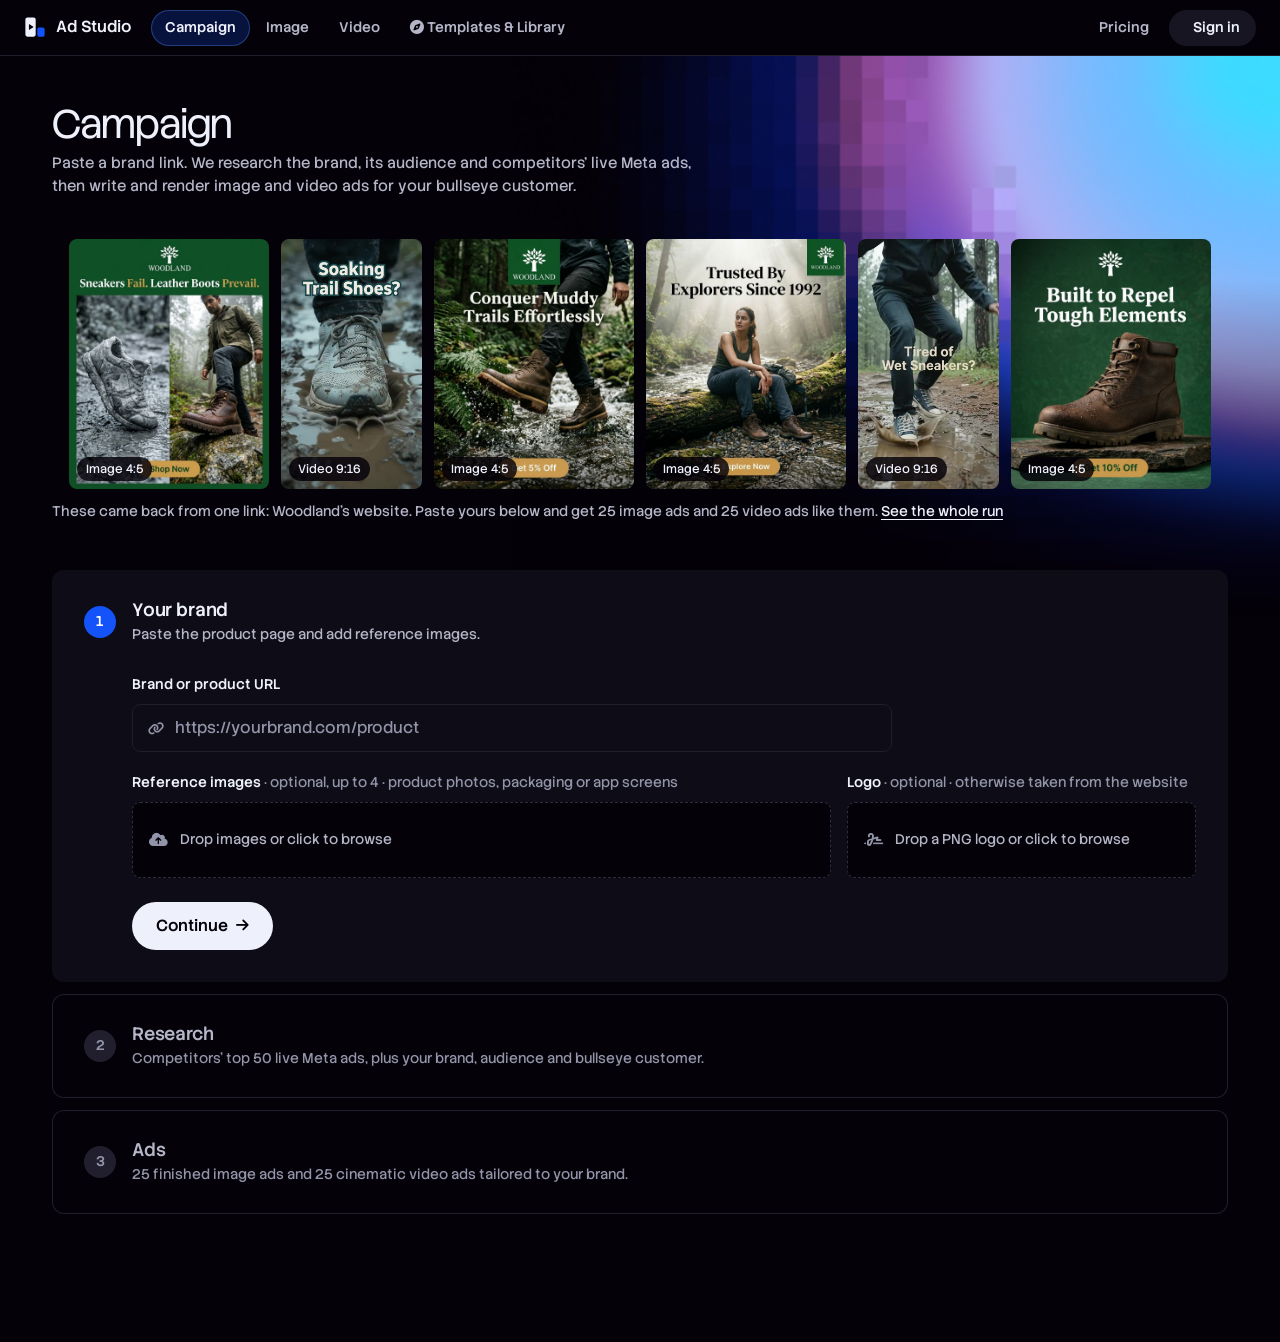
==== commit db5e8a67: "Fix broken access control (IDOR) on saved creatives and projects Scope saved-creative and project re" ====
--- a/static/index.html
+++ b/static/index.html
@@ -11,8 +11,8 @@
   <link rel="preconnect" href="https://fonts.gstatic.com" crossorigin>
   <link href="https://fonts.googleapis.com/css2?family=Stack+Sans+Headline:wght@300&family=Stack+Sans+Text:wght@400;500&display=swap" rel="stylesheet">
   <link rel="stylesheet" href="https://cdnjs.cloudflare.com/ajax/libs/font-awesome/6.4.0/css/all.min.css">
-  <link rel="stylesheet" href="/static/css/system.css?v=2.0.0">
-  <link rel="stylesheet" href="/static/css/style.css?v=7.0.0">
+  <link rel="stylesheet" href="/static/css/system.css?v=3.0.0">
+  <link rel="stylesheet" href="/static/css/style.css?v=8.0.0">
 </head>
 <body class="app">
 
@@ -83,10 +83,15 @@
           <span class="mega-card-name">With your product</span>
           <span class="mega-card-note">Start from your product photos</span>
         </button>
-        <button type="button" class="mega-card" data-go="library">
+        <button type="button" class="mega-card" data-go="image" data-click="#btn_studio_tool_inpaint">
           <span class="mega-thumb"><img src="/static/menu/image_headline.jpg" width="480" height="360" alt="" loading="lazy"></span>
-          <span class="mega-card-name">Projects &amp; Library</span>
-          <span class="mega-card-note">Organize into folders and recall prompts</span>
+          <span class="mega-card-name">Inpaint &amp; Modify</span>
+          <span class="mega-card-note">Freehand draw mask &amp; edit with prompt</span>
+        </button>
+        <button type="button" class="mega-card" data-go="image" data-click="#btn_studio_tool_removebg">
+          <span class="mega-thumb"><img src="/static/menu/image_product.jpg" width="480" height="360" alt="" loading="lazy"></span>
+          <span class="mega-card-name">Remove Background</span>
+          <span class="mega-card-note">1-Click subject isolation &amp; cutouts</span>
         </button>
       </div>
       <div class="mega-cols">
@@ -187,6 +192,7 @@
           <button type="button" class="user-dropdown-item" id="btn_open_profile_dropdown"><i class="fa-solid fa-id-card"></i> My Profile &amp; Workspace</button>
           <button type="button" class="user-dropdown-item" id="btn_open_library_dropdown"><i class="fa-solid fa-folder-open"></i> Projects &amp; Library</button>
           <a class="user-dropdown-item" href="/pricing"><i class="fa-solid fa-tag"></i> Plans &amp; Pricing</a>
+          <a class="user-dropdown-item" href="/pricing#topups"><i class="fa-solid fa-bolt"></i> Buy more credits</a>
           <button type="button" class="user-dropdown-item danger" id="sign_out_btn"><i class="fa-solid fa-arrow-right-from-bracket"></i> Sign out</button>
         </div>
       </div>
@@ -197,6 +203,7 @@
   <!-- Campaign: one guided page                                          -->
   <!-- ================================================================== -->
   <main class="page" id="view_campaign" data-view-panel="campaign">
+    <div class="spectrum" data-spectrum="corner" data-flip="xy" aria-hidden="true"></div>
     <div class="page-head">
       <div>
         <h1>Campaign</h1>
@@ -338,7 +345,7 @@
             </div>
             <div class="toolbar-group" id="image_tools">
               <button type="button" class="btn btn-sm btn-ghost preset-toolbar-pill" id="btn_active_preset" title="Active Creative Reference Preset">
-                <i class="fa-solid fa-wand-magic-sparkles" style="color: var(--accent);"></i>
+                <i class="fa-solid fa-wand-magic-sparkles" style="color: var(--accent-bright);"></i>
                 <span id="active_preset_name">Diverse Creative Mix</span>
               </button>
               <div class="segmented" id="aspect_group" aria-label="Image size">
@@ -370,6 +377,7 @@
   <!-- Image studio: the gallery is the canvas, the composer floats on it -->
   <!-- ================================================================== -->
   <main class="page page-studio" id="view_image" data-view-panel="image" hidden>
+    <div class="spectrum" data-spectrum="horizon" aria-hidden="true"></div>
     <div class="studio-head"><h1>Image studio</h1><p>Image ads from a prompt and your product photos, 1K to 4K. Newest first.</p></div>
     <section class="canvas" aria-label="Image results">
       <div class="stage-current" id="img_result"><div class="media-empty"><i class="fa-regular fa-image"></i><span>Your image appears here</span></div></div>
@@ -404,6 +412,23 @@
               <div class="pill-pop-title">Industry Template (Pinterest)</div>
               <div class="template-pop-list" id="img_preset_template_list" style="display: flex; flex-direction: column; gap: 4px; padding: 4px 0;">
                 <!-- Populated dynamically -->
+              </div>
+            </div>
+          </div>
+          <!-- Studio AI Tools Menu -->
+          <div class="pill-menu" id="img_tools_menu">
+            <button type="button" class="pill" id="btn_img_tools" aria-haspopup="true" aria-expanded="false" aria-label="Studio AI Tools" title="Inpaint & Remove Background"><i class="fa-solid fa-paintbrush"></i><span class="pill-value">Studio Tools</span><i class="fa-solid fa-chevron-up pill-caret"></i></button>
+            <div class="pill-pop" id="img_tools_pop" hidden style="min-width: 220px;">
+              <div class="pill-pop-title">Studio AI Tools</div>
+              <div class="template-pop-list" style="display: flex; flex-direction: column; gap: 4px; padding: 4px 0;">
+                <button type="button" class="btn btn-ghost btn-sm" id="btn_studio_tool_inpaint" style="justify-content: flex-start; width: 100%; text-align: left; gap: 8px;">
+                  <i class="fa-solid fa-paintbrush" style="color: #f87171;"></i>
+                  <span>Inpaint &amp; Modify</span>
+                </button>
+                <button type="button" class="btn btn-ghost btn-sm" id="btn_studio_tool_removebg" style="justify-content: flex-start; width: 100%; text-align: left; gap: 8px;">
+                  <i class="fa-solid fa-person-circle-minus" style="color: #60a5fa;"></i>
+                  <span>Remove Background</span>
+                </button>
               </div>
             </div>
           </div>
@@ -468,6 +493,7 @@
           <button type="button" class="pill prompt-add" id="img_add_prompt" title="Add another prompt (up to 5, one image each)"><i class="fa-solid fa-plus"></i> Prompt</button>
         </div>
       </div>
+      <input type="file" id="studio_tool_upload_input" accept="image/*" hidden>
       <button type="submit" class="btn-generate" id="img_submit"><i class="fa-solid fa-wand-magic-sparkles"></i> Generate image</button>
     </form>
   </main>
@@ -476,6 +502,7 @@
   <!-- Video studio: same canvas and composer                             -->
   <!-- ================================================================== -->
   <main class="page page-studio" id="view_video" data-view-panel="video" hidden>
+    <div class="spectrum" data-spectrum="horizon" aria-hidden="true"></div>
     <div class="studio-head"><h1>Video studio</h1><p>Video ads from 4 to 15 seconds, at 9:16, 16:9 or 1:1. Newest first.</p></div>
     <section class="canvas" aria-label="Video results">
       <div class="stage-current" id="vid_result"><div class="media-empty"><i class="fa-solid fa-film"></i><span>Your video appears here</span></div></div>
@@ -724,7 +751,7 @@
       <aside class="library-sidebar">
         <div class="library-sidebar-head">
           <div class="library-sidebar-title">
-            <i class="fa-solid fa-shapes" style="color: var(--accent);"></i>
+            <i class="fa-solid fa-shapes" style="color: var(--accent-bright);"></i>
             <span>Library &amp; Presets</span>
           </div>
           <button type="button" class="btn btn-xs btn-primary" id="btn_new_project_modal" title="Create new project folder">
@@ -735,7 +762,7 @@
         <!-- Primary Mode Toggles: Explore Templates vs My Generations -->
         <div class="library-nav-filters" style="margin-bottom: 12px;">
           <button type="button" class="lib-filter-btn active" id="lib_nav_templates" data-section="templates">
-            <i class="fa-solid fa-compass" style="color: var(--accent);"></i>
+            <i class="fa-solid fa-compass" style="color: var(--accent-bright);"></i>
             <span>Explore Templates</span>
             <span class="lib-badge" style="background: var(--accent); color: #fff;">1,540+</span>
           </button>
@@ -807,6 +834,11 @@
             <button type="button" class="tpl-cat-btn" data-cat="Ads"><i class="fa-solid fa-rectangle-ad"></i> Ads</button>
             <button type="button" class="tpl-cat-btn" data-cat="Posters"><i class="fa-solid fa-file-lines"></i> Posters</button>
             <button type="button" class="tpl-cat-btn" data-cat="Marketplace"><i class="fa-solid fa-store"></i> Marketplace</button>
+          </div>
+
+          <!-- Second row: industry. Combines with the format row above; chips are filled with counts from the API -->
+          <div class="explore-cat-bar" id="explore_ind_bar" role="group" aria-label="Industry">
+            <button type="button" class="tpl-cat-btn active" data-ind="all">All industries</button>
           </div>
         </div>
 
@@ -926,6 +958,7 @@
 
   <!-- Supabase Authentication Dialog -->
   <dialog id="auth_dialog" class="auth-dialog" aria-labelledby="auth_title">
+    <div class="spectrum" data-spectrum="corner" data-flip="xy" data-cell="14" aria-hidden="true"></div>
     <div class="auth-dialog-body">
       <button type="button" class="auth-close-btn" id="auth_close" aria-label="Close"><i class="fa-solid fa-xmark"></i></button>
       <div class="auth-header">
@@ -933,6 +966,8 @@
         <p id="auth_lede">Sign in to access your campaigns and generations.</p>
       </div>
 
+      <button type="button" class="auth-submit-btn auth-google-btn" id="auth_google_btn"><svg viewBox="0 0 24 24" width="18" height="18" aria-hidden="true"><path fill="#4285F4" d="M23.5 12.3c0-.8-.1-1.6-.2-2.3H12v4.5h6.5a5.6 5.6 0 0 1-2.4 3.6v3h3.9c2.2-2.1 3.5-5.1 3.5-8.8Z"/><path fill="#34A853" d="M12 24c3.2 0 6-1.1 8-2.9l-3.9-3c-1.1.7-2.5 1.2-4.1 1.2-3.1 0-5.8-2.1-6.7-5H1.3v3.1A12 12 0 0 0 12 24Z"/><path fill="#FBBC05" d="M5.3 14.3a7.2 7.2 0 0 1 0-4.6V6.6h-4a12 12 0 0 0 0 10.8l4-3.1Z"/><path fill="#EA4335" d="M12 4.8c1.8 0 3.3.6 4.6 1.8l3.4-3.4A12 12 0 0 0 1.3 6.6l4 3.1c.9-2.9 3.6-4.9 6.7-4.9Z"/></svg><span>Continue with Google</span></button>
+      <p class="auth-or"><span>or with email</span></p>
       <div class="auth-tabs" role="tablist">
         <button type="button" class="auth-tab-btn active" id="auth_tab_signin">Sign in</button>
         <button type="button" class="auth-tab-btn" id="auth_tab_signup">Create account</button>
@@ -951,6 +986,39 @@
         </div>
         <button type="submit" class="auth-submit-btn" id="auth_submit_btn">Sign in</button>
       </form>
+    </div>
+  </dialog>
+
+  <!-- First run, right after a new account signs in: ask what they came to make and open that studio -->
+  <dialog id="onboard_dialog" class="onboard" aria-labelledby="onboard_title">
+    <div class="dialog-body">
+      <h3 id="onboard_title">What will you make?</h3>
+      <p>Pick one and we'll open it set up for you. Everything else stays one click away in the top bar.</p>
+      <div class="mega-cards">
+        <button type="button" class="mega-card" data-go="campaign" data-focus="#brand_url" data-intent="campaign">
+          <span class="mega-thumb"><img src="/static/menu/campaign_new.jpg" width="480" height="360" alt="" loading="lazy"></span>
+          <span class="mega-card-name">A whole campaign</span>
+          <span class="mega-card-note">Paste your link, get researched ads</span>
+        </button>
+        <button type="button" class="mega-card" data-go="image" data-focus="#img_prompt" data-intent="image">
+          <span class="mega-thumb"><img src="/static/menu/image_product.jpg" width="480" height="360" alt="" loading="lazy"></span>
+          <span class="mega-card-name">Product image ads</span>
+          <span class="mega-card-note">Your product photo in a finished ad</span>
+        </button>
+        <button type="button" class="mega-card" data-go="video" data-intent="video">
+          <span class="mega-thumb"><img src="/static/menu/video_prompt.jpg" width="480" height="360" alt="" loading="lazy"></span>
+          <span class="mega-card-name">Video ads</span>
+          <span class="mega-card-note">9:16 clips for Reels and TikTok</span>
+        </button>
+        <button type="button" class="mega-card" data-go="library" data-intent="templates">
+          <span class="mega-thumb"><img src="/static/showcase_images/hyphen_glow.jpg" width="480" height="360" alt="" loading="lazy"></span>
+          <span class="mega-card-name">Start from a template</span>
+          <span class="mega-card-note">Pick an ad, swap in your product</span>
+        </button>
+      </div>
+      <div class="dialog-actions">
+        <button type="button" class="btn btn-ghost" id="onboard_skip">Just looking</button>
+      </div>
     </div>
   </dialog>
 
@@ -1385,7 +1453,7 @@
 
               <!-- Gemini Synthesized Prompt Details -->
               <details class="rec-prompt-details" id="rec_result_prompt_wrap" style="margin-top: 4px;">
-                <summary class="muted small" style="cursor: pointer; user-select: none; display: inline-flex; align-items: center; gap: 6px;"><i class="fa-solid fa-wand-magic-sparkles" style="color: var(--accent);"></i> <span>Gemini synthesized prompt</span></summary>
+                <summary class="muted small" style="cursor: pointer; user-select: none; display: inline-flex; align-items: center; gap: 6px;"><i class="fa-solid fa-wand-magic-sparkles" style="color: var(--accent-bright);"></i> <span>Gemini synthesized prompt</span></summary>
                 <p id="rec_result_prompt" class="small muted" style="margin: 8px 0 0; padding: 10px; background: var(--bg); border: 1px solid var(--rule); border-radius: var(--r); font-family: monospace; font-size: 11px; line-height: 1.5; white-space: pre-wrap; word-break: break-word;"></p>
               </details>
             </div>
@@ -1397,6 +1465,205 @@
               <span class="rec-btn-chip">Nano Banana 2.1</span>
             </button>
           </form>
+        </div>
+      </div>
+    </div>
+  </dialog>
+
+  <!-- ============================================================== -->
+  <!-- Creative Editor Modal (Freehand Draw Inpainting & Remove BG)   -->
+  <!-- ============================================================== -->
+  <dialog id="creative_editor_modal" class="editor-dialog" aria-labelledby="editor_modal_title">
+    <div class="editor-modal-container">
+      <!-- Editor Header -->
+      <header class="editor-header">
+        <div class="editor-header-left">
+          <span class="editor-brand-chip"><i class="fa-solid fa-wand-magic-sparkles"></i> AI Studio Editor</span>
+          <h3 id="editor_modal_title" class="editor-title">Edit Creative</h3>
+          <span class="badge badge-accent" id="editor_dim_badge">Ready</span>
+        </div>
+        <div class="editor-header-actions">
+          <button type="button" class="btn btn-ghost btn-sm" id="btn_editor_compare" title="Press and hold to view original">
+            <i class="fa-solid fa-code-compare"></i> <span>Hold to Compare</span>
+          </button>
+          <button type="button" class="btn btn-ghost btn-sm" id="btn_close_editor" aria-label="Close editor">
+            <i class="fa-solid fa-xmark"></i>
+          </button>
+        </div>
+      </header>
+
+      <!-- Editor Main Layout: Stage on left, Tools panel on right -->
+      <div class="editor-body-grid">
+        <!-- Center/Left: Interactive Drawing Stage -->
+        <div class="editor-stage-pane">
+          <div class="editor-stage-viewport" id="editor_stage_viewport">
+            <div class="editor-canvas-wrap" id="editor_canvas_wrap">
+              <img id="editor_stage_img" src="" alt="Creative Preview" draggable="false">
+              <canvas id="editor_mask_canvas"></canvas>
+              <!-- Cursor Follower Ring -->
+              <div id="editor_brush_cursor" class="editor-brush-cursor" hidden></div>
+              <!-- Loading Overlay -->
+              <div id="editor_loader" class="editor-loader" hidden>
+                <div class="spinner"></div>
+                <div class="editor-loader-text" id="editor_loader_text">Gemini AI is processing your creative...</div>
+                <div class="editor-loader-sub">Nano Banana engine is synthesizing photorealistic modifications</div>
+              </div>
+            </div>
+          </div>
+
+          <!-- Bottom Stage Floating HUD Toolbar -->
+          <div class="editor-stage-hud">
+            <div class="hud-group" id="hud_brush_controls">
+              <span class="hud-label"><i class="fa-solid fa-paintbrush"></i> Brush</span>
+              <input type="range" id="editor_brush_slider" min="8" max="90" value="28" class="hud-slider" title="Brush Size">
+              <span class="hud-val num" id="editor_brush_size_val">28px</span>
+              <span class="hud-sep"></span>
+              <button type="button" class="btn btn-ghost btn-xs" id="btn_editor_undo" title="Undo stroke">
+                <i class="fa-solid fa-rotate-left"></i> Undo
+              </button>
+              <button type="button" class="btn btn-ghost btn-xs" id="btn_editor_clear_mask" title="Clear drawn mask">
+                <i class="fa-solid fa-trash-can"></i> Clear Mask
+              </button>
+            </div>
+            <div class="hud-group">
+              <span class="badge" id="editor_mode_indicator">Inpaint Mode</span>
+            </div>
+          </div>
+        </div>
+
+        <!-- Right: Tool Controls & Side Panel -->
+        <div class="editor-tools-pane">
+          <!-- Tool Mode Switcher Tabs -->
+          <div class="editor-mode-tabs" role="tablist">
+            <button type="button" class="editor-tab active" id="tab_tool_inpaint" role="tab" aria-selected="true">
+              <i class="fa-solid fa-paintbrush"></i>
+              <span>Inpaint &amp; Modify</span>
+            </button>
+            <button type="button" class="editor-tab" id="tab_tool_remove_bg" role="tab" aria-selected="false">
+              <i class="fa-solid fa-person-circle-minus"></i>
+              <span>Remove BG</span>
+            </button>
+          </div>
+
+          <!-- Tab Content: Inpaint -->
+          <div class="editor-tab-panel active" id="panel_tool_inpaint">
+            <div class="editor-section-card">
+              <div class="editor-sec-head">
+                <label for="editor_inpaint_prompt" class="label">1. Describe What to Modify</label>
+                <span class="muted small">Applies to the highlighted region</span>
+              </div>
+              <textarea id="editor_inpaint_prompt" class="textarea editor-prompt-area" rows="3" placeholder="E.g. Add high-speed water splashes, replace sneaker sole with neon gold, add dramatic sun rays, add marble podium..."></textarea>
+              
+              <!-- Quick Suggestions -->
+              <div class="editor-chips-wrap">
+                <span class="chips-label">Quick Ideas:</span>
+                <div class="editor-chips">
+                  <button type="button" class="chip-btn" data-inpaint-suggest="Add dynamic splash droplets and water ripples around the product">Splash Effect</button>
+                  <button type="button" class="chip-btn" data-inpaint-suggest="Add warm golden hour sun flare and soft rim lighting">Golden Hour</button>
+                  <button type="button" class="chip-btn" data-inpaint-suggest="Place on an elegant white Carrara marble pedestal with subtle studio reflection">Marble Pedestal</button>
+                  <button type="button" class="chip-btn" data-inpaint-suggest="Add vibrant neon cybernetic glowing light trails">Neon Aura</button>
+                  <button type="button" class="chip-btn" data-inpaint-suggest="Add organic green tropical monstera leaves and moss elements">Botanical Leaves</button>
+                </div>
+              </div>
+            </div>
+
+            <div class="editor-section-card">
+              <div class="editor-sec-head">
+                <span class="label">2. Engine Settings</span>
+              </div>
+              <div class="field">
+                <label for="editor_inpaint_model" class="muted small">Gemini Model</label>
+                <select id="editor_inpaint_model" class="select select-sm">
+                  <option value="nano-banana-pro" selected>Gemini Nano Banana Pro (Highest Quality)</option>
+                  <option value="nano-banana-2.1">Gemini Nano Banana 2.1 (Fast Commercial)</option>
+                </select>
+              </div>
+            </div>
+
+            <button type="button" class="btn btn-primary editor-apply-btn" id="btn_apply_inpaint">
+              <i class="fa-solid fa-wand-magic-sparkles"></i>
+              <span>Apply Inpainting</span>
+            </button>
+          </div>
+
+          <!-- Tab Content: Remove Background -->
+          <div class="editor-tab-panel" id="panel_tool_remove_bg" hidden>
+            <div class="editor-section-card">
+              <div class="editor-sec-head">
+                <span class="label">1-Click Subject Isolation</span>
+                <span class="muted small">Automatically detects foreground product or person</span>
+              </div>
+              <p class="muted small" style="margin-bottom: 12px;">
+                Gemini AI isolates the main subject with crisp precision and replaces or removes the background.
+              </p>
+
+              <div class="bg-style-grid">
+                <label class="bg-style-card selected">
+                  <input type="radio" name="bg_style_choice" value="transparent" checked>
+                  <div class="bg-style-preview checker-bg">
+                    <i class="fa-solid fa-border-none"></i>
+                  </div>
+                  <span class="bg-style-title">Transparent (PNG)</span>
+                  <span class="bg-style-desc">Clean cutout for compositing</span>
+                </label>
+
+                <label class="bg-style-card">
+                  <input type="radio" name="bg_style_choice" value="studio_white">
+                  <div class="bg-style-preview white-bg">
+                    <i class="fa-solid fa-sun"></i>
+                  </div>
+                  <span class="bg-style-title">Studio White</span>
+                  <span class="bg-style-desc">Pure seamless commercial</span>
+                </label>
+
+                <label class="bg-style-card">
+                  <input type="radio" name="bg_style_choice" value="studio_neutral">
+                  <div class="bg-style-preview gray-bg">
+                    <i class="fa-solid fa-cube"></i>
+                  </div>
+                  <span class="bg-style-title">Studio Neutral</span>
+                  <span class="bg-style-desc">Soft warm gray gradient</span>
+                </label>
+
+                <label class="bg-style-card">
+                  <input type="radio" name="bg_style_choice" value="solid_black">
+                  <div class="bg-style-preview black-bg">
+                    <i class="fa-solid fa-moon"></i>
+                  </div>
+                  <span class="bg-style-title">Luxury Black</span>
+                  <span class="bg-style-desc">Dramatic dark rim lighting</span>
+                </label>
+              </div>
+            </div>
+
+            <div class="editor-section-card">
+              <div class="field">
+                <label for="editor_removebg_model" class="muted small">Gemini Model</label>
+                <select id="editor_removebg_model" class="select select-sm">
+                  <option value="nano-banana-pro" selected>Gemini Nano Banana Pro (Precision Edges)</option>
+                  <option value="nano-banana-2.1">Gemini Nano Banana 2.1</option>
+                </select>
+              </div>
+            </div>
+
+            <button type="button" class="btn btn-primary editor-apply-btn" id="btn_apply_remove_bg">
+              <i class="fa-solid fa-scissors"></i>
+              <span>Isolate Subject</span>
+            </button>
+          </div>
+
+          <!-- Editor Footer Actions -->
+          <footer class="editor-footer-actions">
+            <button type="button" class="btn btn-secondary btn-sm" id="btn_editor_use_as_base" title="Use edited result as base for further chained edits">
+              <i class="fa-solid fa-layer-group"></i> <span>Chain Edits</span>
+            </button>
+            <button type="button" class="btn btn-secondary btn-sm" id="btn_editor_save_lib" title="Save this creative to Library">
+              <i class="fa-solid fa-bookmark"></i> <span>Save</span>
+            </button>
+            <button type="button" class="btn btn-primary btn-sm" id="btn_editor_download" title="Download high-resolution image">
+              <i class="fa-solid fa-download"></i> <span>Download</span>
+            </button>
+          </footer>
         </div>
       </div>
     </div>
@@ -1419,15 +1686,17 @@
   <div class="toasts" id="toasts" aria-live="polite"></div>
 
   <script src="https://cdn.jsdelivr.net/npm/@supabase/supabase-js@2"></script>
-  <script src="/static/js/auth.js?v=1.0.0"></script>
-  <script src="/static/js/core.js?v=3.9.0"></script>
-  <script src="/static/js/render_loader.js?v=3.1.0"></script>
+  <script src="/static/js/auth.js?v=2.1.0"></script>
+  <script src="/static/js/spectrum.js?v=1.0.0"></script>
+  <script src="/static/js/core.js?v=4.1.1"></script>
+  <script src="/static/js/render_loader.js?v=4.0.0"></script>
   <script src="/static/js/campaign.js?v=3.4.0"></script>
-  <script src="/static/js/studios.js?v=3.5.0"></script>
-  <script src="/static/js/viewer.js?v=1.0.0"></script>
-  <script src="/static/js/saved_creatives.js?v=1.0.0"></script>
-  <script src="/static/js/composer.js?v=1.1.0"></script>
-  <script src="/static/js/batch.js?v=1.2.0"></script>
-  <script src="/static/js/navmenu.js?v=1.0.0"></script>
+  <script src="/static/js/studios.js?v=3.6.1"></script>
+  <script src="/static/js/viewer.js?v=1.0.1"></script>
+  <script src="/static/js/saved_creatives.js?v=1.2.1"></script>
+  <script src="/static/js/editor.js?v=1.0.0"></script>
+  <script src="/static/js/composer.js?v=1.2.1"></script>
+  <script src="/static/js/batch.js?v=1.3.0"></script>
+  <script src="/static/js/navmenu.js?v=1.1.0"></script>
 </body>
 </html>
--- a/static/css/system.css
+++ b/static/css/system.css
@@ -4,48 +4,62 @@
    page, checkout and the studio app.
 
    The idea: Ad Studio renders ads in fixed frames (4:5, 9:16, 1:1), so the
-   whole product is built from frames. Everything is a flat tile on black,
-   8px apart, one 8px radius. Controls are pills. The one colour is record
-   red, the light on a camera: it marks what is live, selected or being made,
-   and never decorates. Elevation is a step in lightness, never a shadow,
-   except on what truly floats (menus, dialogs, toasts).
+   whole product is built from frames. Everything is a flat tile on near-black,
+   8px apart, one 8px radius. Controls are pills. Colour is the spectrum: one
+   ribbon of electric blue, cyan, lavender and coral that partly breaks into
+   square pixels, like a frame mid-render. It moves in a few large surfaces
+   (spectrum.js) and marks what is live, selected or being made; tiles that
+   hold words or people's ads stay flat. Elevation is a step in lightness,
+   never a shadow, except on what truly floats (menus, dialogs, toasts).
    ========================================================================== */
 
 :root {
-  /* ground and surfaces: one lightness step each */
-  --bg: #0a0a0a;
-  --surface: #141414;
-  --raised: #1d1d1d;
-  --raised-2: #272727;
-  --raised-3: #333333;
-  --rule: #232323;           /* the only line: tables, form fields, app dividers */
+  /* ground and surfaces: one lightness step each, all leaning violet */
+  --bg: #040108;
+  --surface: #0e0c16;
+  --raised: #171521;
+  --raised-2: #211f2d;
+  --raised-3: #2e2b3d;
+  --rule: #201e2b;           /* the only line: tables, form fields, app dividers */
 
   /* ink */
-  --ink: #efefef;
-  --ink-2: #b4b4b4;          /* secondary text */
-  --ink-3: #949494;          /* meta; still 4.5:1 on --raised-2 */
-
-  /* paper: the light field and the primary control */
-  --paper: #efefef;
-  --paper-ink: #0a0a0a;
-  --paper-2: #d9d9d9;
-
-  /* record red */
-  --accent: #b11226;
-  --accent-hover: #c5172d;
+  --ink: #eef0fb;
+  --ink-2: #b4b6c8;          /* secondary text */
+  --ink-3: #9294a9;          /* meta; still 4.5:1 on --raised-2 */
+
+  /* paper: the light field and the quiet primary control */
+  --paper: #eef0fb;
+  --paper-ink: #040108;
+  --paper-2: #d5d8ea;
+
+  /* electric blue: live, selected, the one action */
+  --accent: #1453fa;
+  --accent-hover: #2b66ff;
   --accent-ink: #ffffff;
-  --accent-1: #2b070d;       /* the ramp, darkest to full */
-  --accent-2: #4a0a15;
-  --accent-3: #730e1e;
-  --accent-soft: rgba(177, 18, 38, 0.18);
+  --accent-bright: #5b93ff;  /* the accent as text or a small mark on the ground */
+  --accent-1: #070d36;       /* the ramp, darkest to full */
+  --accent-2: #0a1c6b;
+  --accent-3: #0e36b8;
+  --accent-soft: rgba(20, 83, 250, 0.22);
+
+  /* the spectrum */
+  --sp-indigo: #051366;
+  --sp-azure: #1baefe;
+  --sp-cyan: #33d6ff;
+  --sp-ice: #d0d1ec;
+  --sp-violet: #824bc2;
+  --sp-coral: #f5544a;
+  --sp-amber: #fdb086;
+  --spectrum: linear-gradient(90deg, #1453fa, #1baefe 28%, #b9c4fb 50%, #f5544a 78%, #fdb086);
+  --spectrum-loop: linear-gradient(90deg, #1453fa, #1baefe 22%, #b9c4fb 40%, #f5544a 62%, #824bc2 80%, #1453fa);
 
   /* status */
   --warning: #e8a53a;
   --warning-soft: rgba(232, 165, 58, 0.14);
   --danger: #ff6170;
   --danger-soft: rgba(255, 97, 112, 0.13);
-  --success: #efefef;        /* done reads as full ink */
-  --success-soft: rgba(239, 239, 239, 0.12);
+  --success: #eef0fb;        /* done reads as full ink */
+  --success-soft: rgba(238, 240, 251, 0.12);
 
   /* type */
   --font-display: "Stack Sans Headline", "Stack Sans Text", system-ui, -apple-system, "Segoe UI", sans-serif;
@@ -64,6 +78,9 @@
   /* motion */
   --ease-out: cubic-bezier(0.23, 1, 0.32, 1);
   --ease-in-out: cubic-bezier(0.77, 0, 0.175, 1);
+
+  /* the mosaic: 8px squares, thin on the left, solid on the right */
+  --px-mask: url("data:image/svg+xml,%3Csvg%20xmlns='http://www.w3.org/2000/svg'%20width='160'%20height='64'%20shape-rendering='crispEdges'%3E%3Cpath%20d='M16%2040h8v8h-8zM24%2016h8v8h-8zM40%2024h8v8h-8zM48%2016h8v8h-8zM56%200h8v8h-8zM56%2032h8v8h-8zM64%200h8v8h-8zM64%208h8v8h-8zM64%2016h8v8h-8zM64%2024h8v8h-8zM64%2040h8v8h-8zM72%200h8v8h-8zM72%2016h8v8h-8zM72%2032h8v8h-8zM72%2048h8v8h-8zM72%2056h8v8h-8zM80%2016h8v8h-8zM80%2032h8v8h-8zM88%200h8v8h-8zM88%2016h8v8h-8zM88%2024h8v8h-8zM88%2040h8v8h-8zM88%2048h8v8h-8zM88%2056h8v8h-8zM96%200h8v8h-8zM96%2016h8v8h-8zM96%2032h8v8h-8zM96%2040h8v8h-8zM104%2016h8v8h-8zM104%2024h8v8h-8zM104%2048h8v8h-8zM104%2056h8v8h-8zM112%2016h8v8h-8zM112%2048h8v8h-8zM112%2056h8v8h-8zM120%200h8v8h-8zM120%2016h8v8h-8zM120%2032h8v8h-8zM120%2048h8v8h-8zM120%2056h8v8h-8zM128%200h8v8h-8zM128%208h8v8h-8zM128%2016h8v8h-8zM128%2024h8v8h-8zM128%2032h8v8h-8zM128%2048h8v8h-8zM128%2056h8v8h-8zM136%208h8v8h-8zM136%2016h8v8h-8zM136%2024h8v8h-8zM136%2032h8v8h-8zM136%2040h8v8h-8zM136%2048h8v8h-8zM136%2056h8v8h-8zM144%200h8v8h-8zM144%208h8v8h-8zM144%2016h8v8h-8zM144%2040h8v8h-8zM144%2048h8v8h-8zM144%2056h8v8h-8zM152%200h8v8h-8zM152%208h8v8h-8zM152%2016h8v8h-8zM152%2024h8v8h-8zM152%2032h8v8h-8zM152%2048h8v8h-8zM152%2056h8v8h-8z'/%3E%3C/svg%3E");
 }
 
 /* ------------------------------------------------------------------ base */
@@ -112,8 +129,8 @@
 .logo-mark .f-image { fill: var(--accent); }
 
 /* ------------------------------------------------------------------ buttons
-   Pills. Primary is paper on black; accent is record red, used for the one
-   action on a marketing page. */
+   Pills. Primary is paper on black; accent is electric blue, used for the one
+   action on a page. */
 .btn {
   display: inline-flex;
   align-items: center;
@@ -140,7 +157,6 @@
 .btn i { font-size: 0.9em; }
 .btn-primary { background: var(--paper); color: var(--paper-ink); }
 .btn-primary:hover:not(:disabled):not([aria-disabled="true"]) { background: #ffffff; }
-.btn-accent { background: var(--accent); color: var(--accent-ink); }
 .btn-accent:hover:not(:disabled):not([aria-disabled="true"]) { background: var(--accent-hover); }
 .btn-ghost { background: transparent; color: var(--ink-2); }
 .btn-ghost:hover:not(:disabled) { background: var(--raised-2); color: var(--ink); }
@@ -158,7 +174,7 @@
   color: var(--ink);
   font-size: 14px;
   text-decoration: underline;
-  text-decoration-color: #555;
+  text-decoration-color: #55536a;
   text-underline-offset: 3px;
   cursor: pointer;
 }
@@ -179,6 +195,55 @@
 .btn-icon:hover { color: var(--ink); background: var(--raised-2); }
 .btn-icon:active { transform: scale(0.94); }
 .push-right { margin-left: auto; }
+
+/* ------------------------------------------------------------------ the spectrum
+   .spectrum fills its positioned parent; spectrum.js paints it. The gradient
+   here is what shows before the script runs, or without WebGL. */
+.spectrum { position: absolute; inset: 0; z-index: 0; overflow: hidden; pointer-events: none; }
+.spectrum canvas { display: block; width: 100%; height: 100%; }
+.spectrum:not(.is-live)[data-spectrum="valley"] { background: radial-gradient(120% 100% at 50% -20%, var(--bg) 62%, #1453fa 84%, #33d6ff); }
+.spectrum:not(.is-live)[data-spectrum="corner"] { background: radial-gradient(90% 110% at 0 100%, #33d6ff, #b1b0f6 38%, #824bc2 54%, var(--sp-indigo) 68%, transparent); }
+.spectrum:not(.is-live)[data-spectrum="corner"][data-flip="xy"] { transform: rotate(180deg); }
+.spectrum:not(.is-live)[data-spectrum="band"] { background: linear-gradient(90deg, var(--sp-indigo), #1453fa 34%, #1baefe 52%, #d0d1ec 74%, #fdb086); }
+.has-spectrum { position: relative; isolation: isolate; overflow: hidden; }
+.has-spectrum > :not(.spectrum) { position: relative; z-index: 1; }
+
+/* the action: blue, with a mosaic at its right end that sweeps across on hover */
+.btn-accent, .btn-generate, .upgrade-pill, .link-form .btn {
+  position: relative;
+  isolation: isolate;
+  overflow: hidden;
+  background: var(--accent);
+  color: var(--accent-ink);
+}
+.btn-accent::after, .btn-generate::after, .upgrade-pill::after, .link-form .btn::after {
+  content: "";
+  position: absolute;
+  inset: 0;
+  z-index: -1;
+  background: linear-gradient(90deg, #0a2fae, #2360f5 58%, #5a45c8 84%, #e0483f 97%);
+  -webkit-mask: var(--px-mask) right 0 / auto 64px repeat-y;
+  mask: var(--px-mask) right 0 / auto 64px repeat-y;
+  clip-path: inset(0 0 0 91%); /* clear of the label until hover */
+  transition: clip-path 480ms steps(9, end);
+  pointer-events: none;
+}
+@media (hover: hover) and (pointer: fine) {
+  .btn-accent:hover::after, .btn-generate:hover:not(:disabled)::after, .upgrade-pill:hover::after, .link-form .btn:hover::after {
+    clip-path: inset(0);
+    animation: px-drift 1.6s steps(16) infinite;
+  }
+}
+@keyframes px-drift { to { -webkit-mask-position: right 64px; mask-position: right 64px; } }
+/* while it works, the whole spectrum runs through it */
+.btn-generate:disabled::after { clip-path: inset(0); animation: px-drift 1s steps(8) infinite; }
+
+/* progress is the spectrum passing through */
+.meter > div, .meter-track i, .stage.active::before {
+  background: var(--spectrum-loop) 0 0 / 300px 100%;
+  animation: sp-flow 3.2s linear infinite;
+}
+@keyframes sp-flow { to { background-position: 300px 0; } }
 
 /* ------------------------------------------------------------------ fields */
 .field { display: flex; flex-direction: column; gap: 8px; }
@@ -201,7 +266,7 @@
 }
 .input::placeholder, .textarea::placeholder { color: var(--ink-3); }
 .input:hover, .textarea:hover, .select:hover { border-color: var(--raised-3); }
-.input:focus, .textarea:focus, .select:focus { outline: none; border-color: var(--ink); background: var(--raised); }
+.input:focus, .textarea:focus, .select:focus { outline: none; border-color: var(--accent-bright); background: var(--raised); }
 .textarea { resize: vertical; line-height: 1.5; }
 select option { background: var(--raised); color: var(--ink); }
 
@@ -279,9 +344,11 @@
 .auth-close-btn {
   position: absolute; top: 14px; right: 14px;
   display: grid; place-items: center; width: 32px; height: 32px;
-  border: 0; border-radius: var(--r-full); background: none; color: var(--ink-3); cursor: pointer;
+  border: 0; border-radius: var(--r-full); background: rgba(4, 1, 8, 0.6); color: var(--ink); cursor: pointer;
 }
 .auth-close-btn:hover { background: var(--raised-2); color: var(--ink); }
+.auth-dialog .spectrum { inset: 0 0 auto 34%; height: 150px; border-radius: 12px 12px 0 0; -webkit-mask: linear-gradient(#000 35%, transparent); mask: linear-gradient(#000 35%, transparent); opacity: 0.9; } /* the words stay on the dark side */
+.auth-dialog-body { z-index: 1; }
 .auth-header { margin-bottom: 20px; padding-right: 32px; }
 .auth-header::before {
   content: "";
@@ -309,7 +376,7 @@
   background: var(--bg); color: var(--ink); font-size: 16px;
   transition: border-color 150ms ease;
 }
-.auth-field input:focus { outline: none; border-color: var(--ink); }
+.auth-field input:focus { outline: none; border-color: var(--accent-bright); }
 .auth-submit-btn {
   height: 48px; margin-top: 6px; border: 0; border-radius: var(--r-full);
   background: var(--paper); color: var(--paper-ink); font-size: 16px; font-weight: 500; cursor: pointer;
@@ -318,6 +385,11 @@
 .auth-submit-btn:hover { background: #fff; }
 .auth-submit-btn:active { transform: scale(0.98); }
 .auth-submit-btn:disabled { opacity: 0.5; cursor: progress; }
+/* Google first, email second: one tap for most people, the form for the rest */
+.auth-google-btn { display: flex; align-items: center; justify-content: center; gap: 10px; width: 100%; margin: 0; }
+.auth-google-btn svg { flex: none; }
+.auth-or { display: flex; align-items: center; gap: 12px; margin: 16px 0; color: var(--ink-3); font-size: 13px; }
+.auth-or::before, .auth-or::after { content: ""; flex: 1; height: 1px; background: var(--rule); }
 .auth-msg { margin-bottom: 14px; padding: 10px 14px; border-radius: var(--r); font-size: 14px; line-height: 1.45; }
 .auth-msg.error { background: var(--danger-soft); color: var(--danger); }
 .auth-msg.success { background: var(--success-soft); color: var(--ink); }
@@ -359,6 +431,7 @@
 
 /* ------------------------------------------------------------------ what people asked for */
 @media (prefers-reduced-motion: reduce) {
+  .meter > div, .meter-track i, .stage.active::before, .btn-accent::after, .btn-generate::after, .upgrade-pill::after, .link-form .btn::after { animation: none !important; }
   *, *::before, *::after { transition-duration: 0.01ms !important; animation-duration: 0.01ms !important; scroll-behavior: auto !important; }
 }
 @media (prefers-contrast: more) {
--- a/static/css/style.css
+++ b/static/css/style.css
@@ -1,11 +1,12 @@
 /* ==========================================================================
    Ad Studio — the studio app
    Built on system.css (tokens, buttons, fields, the bar, dialogs, account).
-   True black and flat: surfaces are lightness steps (#0a0a0a page, #141414
-   card, #1d1d1d nested, #272727 control), no shadows at rest, no glass.
-   Record red is data and liveness only: a meter's fill, the stage being
-   worked on, a render's peak, a selected preset. The primary control is
-   paper on black. Every result sits in its true frame: 4:5, 9:16, 1:1.
+   Near-black and flat: surfaces are the lightness steps in system.css, no
+   shadows at rest, no glass. The spectrum lights the campaign page's head and
+   the floor of the empty studios, and it is data and liveness: a meter's fill,
+   the stage being worked on, a render in progress, a selected preset. The
+   primary control is electric blue with the mosaic. Every result sits in its
+   true frame: 4:5, 9:16, 1:1.
    ========================================================================== */
 
 body.app { --gap: 12px; font-size: 14px; line-height: 1.55; }
@@ -33,7 +34,7 @@
   transition: color 150ms ease, background-color 150ms ease, transform 160ms var(--ease-out);
 }
 .nav-btn:hover { color: var(--ink); }
-.nav-btn.active { color: var(--ink); background: var(--raised); }
+.nav-btn.active { color: var(--ink); background: var(--accent-soft); }
 .nav-btn:active { transform: scale(0.97); }
 .nav-btn[data-menu][aria-expanded="true"] { color: var(--ink); }
 .nav-plan-tag {
@@ -66,15 +67,15 @@
 .plan-pill { background: none; color: var(--ink-2); }
 .plan-pill:hover { background: var(--raised); color: var(--ink); }
 .plan-pill i { display: none; }
-.upgrade-pill { background: var(--paper); color: var(--paper-ink); font-family: inherit; }
-.upgrade-pill:hover { background: #fff; }
+.upgrade-pill { font-family: inherit; }
+.upgrade-pill:hover { background: var(--accent-hover); }
 .upgrade-pill i { font-size: 12px; }
 .plan-pill:active, .upgrade-pill:active { transform: scale(0.97); }
 
 /* the sliding selection core.js draws under the active tab or option */
 .seg-thumb { position: absolute; top: 0; left: 0; border-radius: var(--r-full); background: var(--raised-3); pointer-events: none; }
 .seg-thumb.is-live { transition: transform 380ms var(--ease-out), width 380ms var(--ease-out), height 380ms var(--ease-out); }
-.nav .seg-thumb { background: var(--raised); }
+.nav .seg-thumb { background: var(--accent-soft); box-shadow: inset 0 0 0 1px rgba(91, 147, 255, 0.35); }
 .nav.has-thumb > .nav-btn.active, .segmented.has-thumb > button.active { background: none; }
 
 /* hover menus under the tabs: they float, so they cast a shadow */
@@ -116,6 +117,10 @@
 .mega-card-name { padding: 0 12px; font-size: 15px; font-weight: 500; }
 .mega-card-note { padding: 0 12px; color: var(--ink-3); font-size: 13px; }
 .mega-cols { display: grid; grid-template-columns: 1fr 1fr; gap: 4px 16px; padding: 14px 4px 4px; }
+/* First-run dialog: the menu's cards, four across */
+.onboard { width: min(860px, calc(100vw - 32px)); }
+.onboard .mega-cards { grid-template-columns: repeat(4, 1fr); }
+@media (max-width: 720px) { .onboard .mega-cards { grid-template-columns: 1fr 1fr; } }
 .mega-col-head { margin: 0 0 4px; padding: 0 10px; color: var(--ink-3); font-size: 13px; }
 .mega-col-head:not(:first-child) { margin-top: 12px; }
 .mega-list { margin: 0; padding: 0; list-style: none; display: grid; gap: 1px; }
@@ -160,7 +165,7 @@
 .frame img, .frame video { width: 100%; height: 100%; object-fit: cover; }
 .frame figcaption {
   position: absolute; left: 8px; bottom: 8px; padding: 2px 9px; border-radius: var(--r-full);
-  background: rgba(10, 10, 10, 0.82); color: var(--ink); font-size: 12px; line-height: 20px;
+  background: rgba(4, 1, 8, 0.82); color: var(--ink); font-size: 12px; line-height: 20px;
 }
 .showcase-note { margin: 12px 0 0; color: var(--ink-2); font-size: 14px; }
 .showcase-note a { color: var(--ink); text-underline-offset: 3px; }
@@ -225,7 +230,7 @@
 }
 .badge .spinner { width: 12px; height: 12px; border-width: 2px; }
 .badge.running, .badge-accent { background: var(--raised-2); color: var(--ink); }
-.badge.running::before { content: ""; width: 7px; height: 7px; border-radius: 50%; background: var(--accent); animation: live 1.4s ease-in-out infinite; }
+.badge.running::before { content: ""; width: 7px; height: 7px; border-radius: 2px; background: var(--sp-cyan); animation: live 1.4s ease-in-out infinite; }
 .badge.done { background: var(--success-soft); color: var(--ink); }
 .badge.error { background: var(--danger-soft); color: var(--danger); }
 .badge-warning { background: var(--warning-soft); color: var(--warning); }
@@ -234,7 +239,7 @@
 
 .spinner {
   display: inline-block; flex: none; width: 16px; height: 16px; border-radius: 50%;
-  border: 2px solid rgba(239, 239, 239, 0.18); border-top-color: var(--ink);
+  border: 2px solid rgba(238, 240, 251, 0.18); border-top-color: var(--ink);
   animation: spin 0.8s linear infinite;
 }
 @keyframes spin { to { transform: rotate(360deg); } }
@@ -245,7 +250,7 @@
   border: 1px dashed var(--raised-3); border-radius: var(--r); background: var(--bg); cursor: pointer;
   transition: border-color 150ms ease, background-color 150ms ease, transform 160ms var(--ease-out);
 }
-.dropzone:hover { border-color: #555; }
+.dropzone:hover { border-color: #55536a; }
 .dropzone.dragover { border-style: solid; border-color: var(--ink); background: var(--raised); }
 .dropzone:not(.pill):active:not(:has(.thumb:active)) { transform: scale(0.995); }
 .dropzone-cta { display: flex; align-items: center; gap: 12px; color: var(--ink-2); font-size: 14px; }
@@ -258,7 +263,7 @@
 .thumb img { width: 100%; height: 100%; object-fit: cover; }
 .thumb button {
   position: absolute; top: 4px; right: 4px; display: grid; place-items: center; width: 20px; height: 20px;
-  border: 0; border-radius: 50%; background: rgba(10, 10, 10, 0.82); color: var(--ink); font-size: 11px; cursor: pointer;
+  border: 0; border-radius: 50%; background: rgba(4, 1, 8, 0.82); color: var(--ink); font-size: 11px; cursor: pointer;
 }
 .thumb button::after { content: ""; position: absolute; inset: -8px; }
 .thumb.is-new { transition: opacity 200ms ease, transform 320ms var(--ease-out); }
@@ -275,7 +280,7 @@
   flex: none; display: grid; place-items: center; width: 32px; height: 32px; border-radius: 50%;
   background: var(--raised-2); color: var(--ink-3); font-size: 14px; font-weight: 500;
 }
-.step[data-state="active"] .step-num { background: var(--paper); color: var(--paper-ink); }
+.step[data-state="active"] .step-num { background: var(--accent); color: var(--accent-ink); }
 .step[data-state="done"] .step-num { background: var(--raised-3); color: var(--ink); font-size: 0; }
 .step[data-state="done"] .step-num::before { content: "\f00c"; font-family: "Font Awesome 6 Free"; font-weight: 900; font-size: 13px; }
 .step-title { flex: 1; min-width: 0; }
@@ -321,17 +326,17 @@
 .progress-card { display: flex; flex-direction: column; gap: 18px; padding: 20px; border-radius: var(--r); background: var(--raised); }
 .meter-row { display: flex; align-items: baseline; justify-content: space-between; gap: 12px; margin-bottom: 10px; }
 .meter-label { color: var(--ink-2); font-size: 13px; }
-.meter-value { font-family: var(--font-display); font-weight: 300; font-size: 32px; line-height: 1; letter-spacing: -0.02em; }
+.meter-value { color: var(--accent-bright); font-family: var(--font-display); font-weight: 300; font-size: 32px; line-height: 1; letter-spacing: -0.02em; }
 .meter-value small { font-family: var(--font); font-size: 13px; color: var(--ink-3); letter-spacing: 0; }
 .meter { height: 6px; overflow: hidden; border-radius: var(--r-full); background: var(--raised-3); }
-.meter > div { height: 100%; border-radius: inherit; background: var(--accent); transition: width 0.4s ease; }
+.meter > div { height: 100%; border-radius: inherit; transition: width 0.4s ease; }
 .stages { display: grid; grid-template-columns: repeat(6, 1fr); gap: 8px; margin: 0; padding: 0; list-style: none; }
 .stage { display: flex; flex-direction: column; gap: 8px; color: var(--ink-3); font-size: 12px; }
 .stage::before { content: ""; height: 3px; border-radius: 2px; background: var(--raised-3); }
 .stage.done { color: var(--ink-2); }
 .stage.done::before { background: var(--ink-2); }
 .stage.active { color: var(--ink); font-weight: 500; }
-.stage.active::before { background: var(--accent); animation: live 1.4s ease-in-out infinite; }
+.stage.active::before { background: var(--spectrum-loop) 0 0 / 300px 100%; }
 .log-line { overflow: hidden; color: var(--ink-3); font-size: 13px; white-space: nowrap; text-overflow: ellipsis; }
 
 .intel { display: flex; flex-direction: column; gap: var(--gap); }
@@ -368,7 +373,7 @@
 .chip-avoid { background: none; box-shadow: inset 0 0 0 1px var(--raised-3); color: var(--ink-3); text-decoration: line-through; }
 .quote { margin: 2px 0 0; padding-left: 10px; border-left: 2px solid var(--raised-3); color: var(--ink-2); font-style: italic; }
 
-/* presets: the one chosen is marked in record red */
+/* presets: the one chosen is marked in electric blue */
 .preset-intel-card {
   grid-column: 1 / -1; display: flex; align-items: center; justify-content: space-between; gap: 20px;
   margin-bottom: 8px; padding: 18px 20px; border-radius: var(--r); background: var(--raised); box-shadow: inset 3px 0 0 var(--accent);
@@ -381,14 +386,14 @@
 .preset-intel-ref-thumb { width: 44px; height: 55px; border-radius: 4px; object-fit: cover; }
 .preset-chip { align-self: flex-start; display: inline-flex; align-items: center; gap: 6px; margin-top: 4px; padding: 0 9px; border-radius: var(--r-full); background: var(--accent-soft); color: var(--ink); font-size: 12px; line-height: 22px; }
 .preset-toolbar-pill { height: 32px; padding: 0 13px; background: var(--raised-2); }
-.preset-toolbar-pill i { color: var(--accent) !important; }
+.preset-toolbar-pill i { color: var(--accent-bright) !important; }
 
 /* ==========================================================================
    Ads: every card is its frame, then its words, then what you can do
    ========================================================================== */
 .ads-sticky {
   position: sticky; top: calc(var(--bar) + 8px); z-index: 5; margin: 0 -10px 16px; padding: 8px 10px;
-  border-radius: var(--r); background: rgba(20, 20, 20, 0.96);
+  border-radius: var(--r); background: rgba(14, 12, 22, 0.96);
 }
 .ads-sticky .toolbar { margin-bottom: 0; }
 .ads-sticky .status-line { margin: 8px 2px 0; font-size: 13px; }
@@ -440,9 +445,9 @@
 .vcard-res { display: inline-block; padding: 0 7px; border-radius: var(--r-full); background: var(--raised-3); color: var(--ink); font-size: 11px; font-weight: 500; line-height: 18px; }
 
 /* ==========================================================================
-   The render loader: a dot matrix in the ad's own frame. A ripple runs out
-   from the centre with a record-red peak; render_loader.js then grows the
-   same dots into the finished image.
+   The render loader: a pixel matrix in the ad's own frame, coloured by the
+   spectrum. A ripple runs out from the centre and its crest closes into solid
+   mosaic; render_loader.js then turns the same pixels into the finished image.
    ========================================================================== */
 .render-loader { display: flex; flex-direction: column; align-items: center; gap: 14px; width: 100%; padding: 24px 16px; animation: rl-in 240ms var(--ease-out); }
 .rl-frame { position: relative; width: 100%; max-width: 100%; overflow: hidden; border-radius: 6px; background: var(--bg); }
@@ -453,20 +458,20 @@
 .render-loader.is-fill .rl-frame { position: absolute; inset: 0; border-radius: 0; }
 .render-loader.is-fill .rl-meta {
   position: absolute; left: 12px; right: 12px; bottom: 12px; width: max-content; max-width: calc(100% - 24px); margin: 0 auto;
-  padding: 4px 12px; border-radius: var(--r-full); background: rgba(10, 10, 10, 0.86); font-size: 12px;
+  padding: 4px 12px; border-radius: var(--r-full); background: rgba(4, 1, 8, 0.86); font-size: 12px;
 }
 .result-tile .render-loader { padding: 0; }
 .rl-dots { position: absolute; inset: 5%; display: grid; }
 .rl-dots i {
-  align-self: center; justify-self: center; width: 24%; min-width: 2px; aspect-ratio: 1; border-radius: 50%;
-  background: var(--ink); opacity: 0.2; transform: scale(0.55);
+  align-self: center; justify-self: center; width: 34%; min-width: 2px; aspect-ratio: 1;
+  background: var(--c, var(--accent)); opacity: 0.3; transform: scale(0.55);
   animation: rl-ripple 2.4s cubic-bezier(0.37, 0, 0.63, 1) infinite;
   animation-delay: calc(var(--d) * 1.1s - 2.4s);
 }
 @keyframes rl-ripple {
-  0%, 50%, 100% { opacity: 0.2; transform: scale(0.55); background: var(--ink); }
-  14% { opacity: 1; transform: scale(1.15); background: var(--accent); }
-  28% { opacity: 0.5; transform: scale(0.8); background: var(--ink); }
+  0%, 50%, 100% { opacity: 0.3; transform: scale(0.55); }
+  14% { opacity: 1; transform: scale(2.3); }
+  28% { opacity: 0.55; transform: scale(1); }
 }
 .rl-reveal { position: absolute; z-index: 2; pointer-events: none; }
 @keyframes rl-in { from { opacity: 0; transform: scale(0.97); } }
@@ -524,7 +529,7 @@
 }
 .vid-hist-badge {
   position: absolute; right: 6px; bottom: 6px; padding: 0 6px; border-radius: 4px;
-  background: rgba(10, 10, 10, 0.86); color: var(--ink); font-size: 11px; font-weight: 500; line-height: 18px; pointer-events: none;
+  background: rgba(4, 1, 8, 0.86); color: var(--ink); font-size: 11px; font-weight: 500; line-height: 18px; pointer-events: none;
 }
 
 /* empty gallery: a title, one sentence, three starting points */
@@ -548,7 +553,7 @@
   border: 1px solid var(--raised-3); border-radius: 14px; background: var(--raised);
   transform: translateX(-50%);
 }
-.composer:focus-within { border-color: #4a4a4a; }
+.composer:focus-within { border-color: var(--accent-bright); }
 .composer-main { position: relative; display: flex; flex: 1; flex-direction: column; gap: 8px; min-width: 0; }
 .composer-thumbs .thumb { width: 48px; height: 48px; }
 .prompt-list { display: grid; gap: 10px; }
@@ -578,7 +583,7 @@
 .composer-main.drag-active::after {
   content: "Drop a picture or a prompt file"; position: absolute; inset: 0; z-index: 20;
   display: flex; align-items: center; justify-content: center; border-radius: var(--r);
-  background: rgba(10, 10, 10, 0.92); box-shadow: inset 0 0 0 1px var(--accent);
+  background: rgba(4, 1, 8, 0.92); box-shadow: inset 0 0 0 1px var(--accent);
   color: var(--ink); font-size: 14px; font-weight: 500; pointer-events: none;
 }
 .prompt-list.dragover, .textarea.dragover { border-color: var(--accent) !important; background: var(--accent-soft) !important; }
@@ -614,19 +619,19 @@
 .segmented.seg-list button.active { background: var(--raised-3); color: var(--ink); }
 .segmented.seg-list button.active::after { content: ""; width: 8px; height: 8px; margin-left: auto; border-radius: 2px; background: var(--accent); }
 
-/* Generate: the primary control, paper on black; its cost sits on it */
+/* Generate: the primary control, blue with the mosaic (system.css); its cost sits on it */
 .btn-generate {
   position: relative; flex: none; align-self: stretch; display: flex; flex-direction: column; align-items: center; justify-content: center;
   gap: 6px; width: 168px; min-height: 64px; border: 0; border-radius: var(--r);
-  background: var(--paper); color: var(--paper-ink); font-size: 15px; font-weight: 500; cursor: pointer;
+  background: var(--accent); color: var(--accent-ink); font-size: 15px; font-weight: 500; cursor: pointer;
   transition: background-color 150ms ease, opacity 150ms ease, transform 160ms var(--ease-out);
 }
 .btn-generate i { font-size: 16px; }
-.btn-generate:hover:not(:disabled) { background: #fff; }
+.btn-generate:hover:not(:disabled) { background: var(--accent-hover); }
 .btn-generate:active:not(:disabled) { transform: scale(0.97); transition-duration: 150ms, 150ms, 80ms; }
 .btn-generate:disabled { opacity: 0.8; cursor: progress; }
-.btn-generate .spinner { width: 18px; height: 18px; border-color: rgba(10, 10, 10, 0.2); border-top-color: var(--paper-ink); }
-.btn-generate kbd { font: inherit; font-size: 11px; font-weight: 500; line-height: 1; opacity: 0.6; }
+.btn-generate .spinner { width: 18px; height: 18px; border-color: rgba(255, 255, 255, 0.3); border-top-color: #fff; }
+.btn-generate kbd { font: inherit; font-size: 11px; font-weight: 500; line-height: 1; opacity: 0.8; }
 
 /* ==========================================================================
    Batch studio: settings beside the queue
@@ -676,7 +681,7 @@
 .batch-res-card.processing { box-shadow: inset 0 0 0 1px var(--accent); }
 .batch-res-thumb { position: relative; aspect-ratio: 1; overflow: hidden; background: #000; }
 .batch-res-thumb img { width: 100%; height: 100%; object-fit: cover; cursor: zoom-in; }
-.batch-res-tag { position: absolute; top: 8px; left: 8px; background: rgba(10, 10, 10, 0.86); }
+.batch-res-tag { position: absolute; top: 8px; left: 8px; background: rgba(4, 1, 8, 0.86); }
 .batch-res-placeholder { position: relative; display: flex; flex-direction: column; align-items: center; justify-content: center; gap: 10px; aspect-ratio: 1; background: var(--bg); color: var(--ink-3); font-size: 13px; }
 .batch-res-placeholder.error { color: var(--danger); }
 .batch-res-placeholder i { font-size: 18px; opacity: 0.8; }
@@ -721,16 +726,16 @@
 .saved-card:hover .saved-card-media img, .saved-card:hover .saved-card-media video { transform: scale(1.02); }
 .saved-play-badge {
   position: absolute; top: 50%; left: 50%; display: flex; align-items: center; justify-content: center; width: 44px; height: 44px;
-  border-radius: 50%; background: rgba(10, 10, 10, 0.72); color: var(--ink); font-size: 14px; pointer-events: none;
+  border-radius: 50%; background: rgba(4, 1, 8, 0.72); color: var(--ink); font-size: 14px; pointer-events: none;
   transform: translate(-50%, -50%); transition: opacity 200ms ease, transform 200ms ease;
 }
 .saved-card:hover .saved-play-badge { opacity: 0.2; transform: translate(-50%, -50%) scale(0.9); }
 .saved-card-overlay-top { position: absolute; top: 10px; left: 10px; right: 10px; z-index: 2; display: flex; align-items: center; justify-content: space-between; }
-.saved-badge { padding: 0 8px; border-radius: var(--r-full); background: rgba(10, 10, 10, 0.86); color: var(--ink); font-size: 11px; font-weight: 500; line-height: 22px; }
+.saved-badge { padding: 0 8px; border-radius: var(--r-full); background: rgba(4, 1, 8, 0.86); color: var(--ink); font-size: 11px; font-weight: 500; line-height: 22px; }
 .saved-badge.badge-video::before { content: ""; display: inline-block; width: 6px; height: 6px; margin-right: 6px; border-radius: 50%; background: var(--accent); vertical-align: 1px; }
 .saved-fav-btn {
   display: flex; align-items: center; justify-content: center; width: 30px; height: 30px; border: 0; border-radius: 50%;
-  background: rgba(10, 10, 10, 0.78); color: var(--ink-2); font-size: 13px; cursor: pointer;
+  background: rgba(4, 1, 8, 0.78); color: var(--ink-2); font-size: 13px; cursor: pointer;
   transition: color 150ms ease, transform 160ms var(--ease-out);
 }
 .saved-fav-btn:hover { color: var(--ink); transform: scale(1.06); }
@@ -797,7 +802,7 @@
 .upgrade-body h2 { margin: 0; padding-right: 32px; font-family: var(--font-display); font-weight: 300; font-size: 36px; line-height: 1.05; letter-spacing: -0.022em; }
 .upgrade-lede { margin: 0; color: var(--ink-2); font-size: 15px; }
 .upgrade-gets { display: grid; gap: 8px; margin: 4px 0; padding: 0; list-style: none; font-size: 14px; }
-.upgrade-gets i { margin-right: 10px; color: var(--accent); font-size: 12px; }
+.upgrade-gets i { margin-right: 10px; color: var(--accent-bright); font-size: 12px; }
 .upgrade-plans { display: grid; grid-template-columns: 1fr 1fr; gap: var(--gap); margin-top: 4px; }
 .upgrade-plan {
   position: relative; display: grid; gap: 2px; padding: 14px; border-radius: var(--r); background: var(--raised); cursor: pointer;
@@ -848,7 +853,7 @@
 .preset-ref-item { position: relative; flex: 0 0 90px; height: 112px; overflow: hidden; border-radius: 6px; background: var(--bg); transition: transform 160ms var(--ease-out); }
 @media (hover: hover) and (pointer: fine) { .preset-ref-item:hover { z-index: 2; transform: scale(1.04); } }
 .preset-ref-item img { width: 100%; height: 100%; object-fit: cover; }
-.preset-ref-item .pin-overlay { position: absolute; inset: 0; display: flex; align-items: flex-end; justify-content: center; padding: 6px; background: rgba(10, 10, 10, 0.5); opacity: 0; transition: opacity 150ms ease; }
+.preset-ref-item .pin-overlay { position: absolute; inset: 0; display: flex; align-items: flex-end; justify-content: center; padding: 6px; background: rgba(4, 1, 8, 0.5); opacity: 0; transition: opacity 150ms ease; }
 .preset-ref-item:hover .pin-overlay { opacity: 1; }
 .preset-ref-item .pin-overlay i { color: var(--ink); font-size: 14px; }
 .preset-palette-chips { display: flex; align-items: center; gap: 6px; }
@@ -863,7 +868,7 @@
   overflow: hidden; border: 0; border-radius: 0; background: none; box-shadow: none; opacity: 1; transform: none; transition: none;
 }
 dialog.viewer::backdrop { display: none; }
-.viewer-scrim { position: absolute; inset: 0; background: rgba(10, 10, 10, 0.94); opacity: 0; }
+.viewer-scrim { position: absolute; inset: 0; background: rgba(4, 1, 8, 0.94); opacity: 0; }
 .viewer-stage { position: absolute; inset: 0; }
 .viewer-media { position: absolute; max-width: none; object-fit: contain; background: #000; transform-origin: center; will-change: transform; touch-action: none; cursor: grab; user-select: none; -webkit-user-drag: none; }
 .viewer-media.is-dragging { cursor: grabbing; }
@@ -980,7 +985,7 @@
   transition: transform 200ms var(--ease-out);
 }
 .example-frame img { width: 100%; height: 100%; object-fit: cover; transition: transform 400ms var(--ease-out); }
-.example-frame span { position: absolute; left: 8px; right: 8px; bottom: 8px; padding: 8px 10px; border-radius: 6px; background: rgba(10, 10, 10, 0.86); font-size: 13px; font-weight: 500; line-height: 1.3; }
+.example-frame span { position: absolute; left: 8px; right: 8px; bottom: 8px; padding: 8px 10px; border-radius: 6px; background: rgba(4, 1, 8, 0.86); font-size: 13px; font-weight: 500; line-height: 1.3; }
 .example-frame:hover img { transform: scale(1.04); }
 .example-frame:active { transform: scale(0.98); }
 @media (max-width: 760px) { .example-frame { width: calc((100vw - 48px) / 3); } .example-frame span { font-size: 11px; padding: 6px; } }
@@ -1763,7 +1768,7 @@
   width: 56px;
   height: 56px;
   border-radius: 50%;
-  background: linear-gradient(135deg, var(--accent), #e05d38);
+  background: linear-gradient(135deg, #1453fa, #824bc2 60%, #f5544a);
   display: flex;
   align-items: center;
   justify-content: center;
@@ -2169,7 +2174,7 @@
 .tpl-pill-badge {
   padding: 3px 9px;
   border-radius: var(--r-full);
-  background: rgba(10, 10, 10, 0.82);
+  background: rgba(4, 1, 8, 0.82);
   backdrop-filter: blur(8px);
   color: var(--ink);
   font-size: 11px;
@@ -2180,7 +2185,7 @@
 .tpl-card-hover-overlay {
   position: absolute;
   inset: 0;
-  background: linear-gradient(to top, rgba(10, 10, 10, 0.94) 0%, rgba(10, 10, 10, 0.3) 55%, transparent 100%);
+  background: linear-gradient(to top, rgba(4, 1, 8, 0.94) 0%, rgba(4, 1, 8, 0.3) 55%, transparent 100%);
   display: flex;
   flex-direction: column;
   justify-content: flex-end;
@@ -2248,7 +2253,7 @@
   align-items: center;
   gap: 10px;
   width: min(580px, calc(100% - 32px));
-  background: rgba(20, 20, 20, 0.92);
+  background: rgba(14, 12, 22, 0.92);
   backdrop-filter: blur(20px);
   border: 1px solid var(--rule);
   border-radius: var(--r-full);
@@ -2354,7 +2359,7 @@
   flex-direction: column;
   gap: 6px;
   padding: 12px 14px;
-  background: #141414;
+  background: var(--surface);
   border-radius: 12px;
   border: 1px solid rgba(255, 255, 255, 0.06);
 }
@@ -2495,7 +2500,7 @@
 }
 
 .rec-dropzone:hover {
-  border-color: #555;
+  border-color: #55536a;
   background: var(--surface);
 }
 
@@ -2576,7 +2581,7 @@
 .rec-change-btn {
   background: none;
   border: 0;
-  color: var(--accent);
+  color: var(--accent-bright);
   font-size: 11px;
   font-weight: 600;
   text-align: left;
@@ -2600,7 +2605,7 @@
 }
 
 .rec-input {
-  background: #151515 !important;
+  background: var(--surface) !important;
   border: 1px solid rgba(255, 255, 255, 0.1) !important;
   border-radius: 10px !important;
   height: 36px;
@@ -2639,7 +2644,7 @@
 }
 
 .rec-textarea:focus {
-  border-color: #555;
+  border-color: #55536a;
 }
 
 .rec-aspect-seg {
@@ -2714,7 +2719,7 @@
   font-weight: 600;
   padding: 2px 7px;
   border-radius: var(--r-full);
-  background: rgba(10, 10, 10, 0.1);
+  background: rgba(4, 1, 8, 0.1);
   color: var(--paper-ink);
   letter-spacing: 0.02em;
 }
@@ -2734,7 +2739,7 @@
 }
 
 .rec-status-alert i {
-  color: var(--accent);
+  color: var(--accent-bright);
   font-size: 14px;
 }
 
@@ -2778,4 +2783,476 @@
   gap: 8px;
 }
 
-
+/* ============================================================== */
+/* Creative Editor Dialog (Inpaint & Background Removal)          */
+/* ============================================================== */
+.editor-dialog {
+  width: min(1140px, calc(100vw - 32px));
+  max-height: calc(100vh - 40px);
+  border-radius: var(--r);
+  background: var(--surface);
+  color: var(--ink);
+  border: 1px solid var(--rule);
+  padding: 0;
+  box-shadow: 0 28px 90px rgba(0, 0, 0, 0.9);
+  overflow: hidden;
+}
+
+.editor-modal-container {
+  display: flex;
+  flex-direction: column;
+  height: min(800px, calc(100vh - 48px));
+}
+
+.editor-header {
+  display: flex;
+  align-items: center;
+  justify-content: space-between;
+  padding: 12px 20px;
+  border-bottom: 1px solid var(--rule);
+  background: var(--raised);
+  flex-shrink: 0;
+}
+
+.editor-header-left {
+  display: flex;
+  align-items: center;
+  gap: 12px;
+}
+
+.editor-brand-chip {
+  background: rgba(239, 68, 68, 0.12);
+  color: #f87171;
+  border: 1px solid rgba(239, 68, 68, 0.28);
+  border-radius: 999px;
+  font-size: 11px;
+  font-weight: 600;
+  padding: 3px 10px;
+  display: inline-flex;
+  align-items: center;
+  gap: 6px;
+}
+
+.editor-title {
+  margin: 0;
+  font-size: 16px;
+  font-weight: 600;
+  letter-spacing: -0.01em;
+}
+
+.editor-header-actions {
+  display: flex;
+  align-items: center;
+  gap: 10px;
+}
+
+.editor-body-grid {
+  display: grid;
+  grid-template-columns: 1fr 390px;
+  flex: 1;
+  min-height: 0;
+  overflow: hidden;
+}
+
+@media (max-width: 880px) {
+  .editor-body-grid {
+    grid-template-columns: 1fr;
+    overflow-y: auto;
+  }
+}
+
+/* Stage Pane */
+.editor-stage-pane {
+  display: flex;
+  flex-direction: column;
+  background: var(--bg);
+  position: relative;
+  border-right: 1px solid var(--rule);
+  min-height: 0;
+}
+
+.editor-stage-viewport {
+  flex: 1;
+  display: flex;
+  align-items: center;
+  justify-content: center;
+  padding: 24px;
+  overflow: hidden;
+  position: relative;
+  background: radial-gradient(circle at center, #171521 0%, #040108 100%);
+}
+
+.editor-canvas-wrap {
+  position: relative;
+  max-width: 100%;
+  max-height: 100%;
+  display: flex;
+  align-items: center;
+  justify-content: center;
+  box-shadow: 0 16px 50px rgba(0, 0, 0, 0.7);
+  border-radius: 8px;
+  overflow: hidden;
+  border: 1px solid rgba(255, 255, 255, 0.08);
+}
+
+#editor_stage_img {
+  display: block;
+  max-width: 100%;
+  max-height: min(540px, calc(100vh - 220px));
+  object-fit: contain;
+  pointer-events: none;
+  user-select: none;
+}
+
+#editor_mask_canvas {
+  position: absolute;
+  top: 0;
+  left: 0;
+  width: 100%;
+  height: 100%;
+  cursor: crosshair;
+  touch-action: none;
+}
+
+.editor-brush-cursor {
+  position: fixed;
+  pointer-events: none;
+  border: 2px solid rgba(239, 68, 68, 0.9);
+  background: rgba(239, 68, 68, 0.22);
+  border-radius: 50%;
+  transform: translate(-50%, -50%);
+  z-index: 99999;
+  box-shadow: 0 0 12px rgba(239, 68, 68, 0.45);
+}
+
+/* Loader */
+.editor-loader {
+  position: absolute;
+  inset: 0;
+  background: rgba(10, 11, 13, 0.88);
+  backdrop-filter: blur(8px);
+  display: flex;
+  flex-direction: column;
+  align-items: center;
+  justify-content: center;
+  gap: 12px;
+  z-index: 50;
+  padding: 20px;
+  text-align: center;
+}
+
+.editor-loader-text {
+  font-size: 15px;
+  font-weight: 600;
+  color: var(--ink);
+}
+
+.editor-loader-sub {
+  font-size: 12px;
+  color: var(--ink-3);
+  max-width: 320px;
+}
+
+/* Stage HUD */
+.editor-stage-hud {
+  display: flex;
+  align-items: center;
+  justify-content: space-between;
+  padding: 10px 18px;
+  background: var(--raised);
+  border-top: 1px solid var(--rule);
+  gap: 12px;
+  flex-shrink: 0;
+}
+
+.hud-group {
+  display: flex;
+  align-items: center;
+  gap: 10px;
+}
+
+.hud-label {
+  font-size: 12px;
+  font-weight: 500;
+  color: var(--ink-2);
+  display: flex;
+  align-items: center;
+  gap: 6px;
+}
+
+.hud-slider {
+  width: 110px;
+  height: 4px;
+  accent-color: #f87171;
+  cursor: pointer;
+}
+
+.hud-val {
+  font-size: 12px;
+  color: var(--ink);
+  min-width: 32px;
+}
+
+.hud-sep {
+  width: 1px;
+  height: 16px;
+  background: var(--rule);
+}
+
+/* Tools Side Pane */
+.editor-tools-pane {
+  display: flex;
+  flex-direction: column;
+  background: var(--surface);
+  overflow-y: auto;
+  padding: 18px;
+  gap: 16px;
+}
+
+.editor-mode-tabs {
+  display: grid;
+  grid-template-columns: 1fr 1fr;
+  background: var(--raised);
+  padding: 4px;
+  border-radius: 8px;
+  gap: 4px;
+  border: 1px solid var(--rule);
+}
+
+.editor-tab {
+  padding: 8px 12px;
+  border-radius: 6px;
+  font-size: 13px;
+  font-weight: 500;
+  color: var(--ink-2);
+  background: transparent;
+  border: none;
+  cursor: pointer;
+  display: flex;
+  align-items: center;
+  justify-content: center;
+  gap: 8px;
+  transition: all 140ms ease;
+}
+
+.editor-tab.active {
+  background: var(--surface);
+  color: var(--ink);
+  box-shadow: 0 2px 8px rgba(0, 0, 0, 0.25);
+}
+
+.editor-section-card {
+  display: flex;
+  flex-direction: column;
+  gap: 10px;
+  background: var(--raised);
+  padding: 14px;
+  border-radius: 10px;
+  border: 1px solid var(--rule);
+}
+
+.editor-sec-head {
+  display: flex;
+  flex-direction: column;
+  gap: 2px;
+}
+
+.editor-prompt-area {
+  width: 100%;
+  resize: vertical;
+  min-height: 72px;
+  font-size: 13px;
+}
+
+.editor-chips-wrap {
+  display: flex;
+  flex-direction: column;
+  gap: 6px;
+  margin-top: 4px;
+}
+
+.chips-label {
+  font-size: 11px;
+  font-weight: 500;
+  color: var(--ink-3);
+  text-transform: uppercase;
+  letter-spacing: 0.04em;
+}
+
+.editor-chips {
+  display: flex;
+  flex-wrap: wrap;
+  gap: 6px;
+}
+
+.chip-btn {
+  font-size: 11px;
+  padding: 4px 10px;
+  border-radius: 999px;
+  background: var(--surface);
+  border: 1px solid var(--rule);
+  color: var(--ink-2);
+  cursor: pointer;
+  transition: all 120ms ease;
+}
+
+.chip-btn:hover {
+  border-color: var(--ink);
+  color: var(--ink);
+}
+
+.editor-apply-btn {
+  width: 100%;
+  padding: 11px;
+  font-weight: 600;
+  font-size: 14px;
+  display: flex;
+  align-items: center;
+  justify-content: center;
+  gap: 8px;
+  margin-top: 4px;
+}
+
+/* BG Style Grid */
+.bg-style-grid {
+  display: grid;
+  grid-template-columns: 1fr 1fr;
+  gap: 10px;
+}
+
+.bg-style-card {
+  display: flex;
+  flex-direction: column;
+  align-items: center;
+  text-align: center;
+  padding: 12px 8px;
+  border: 1px solid var(--rule);
+  border-radius: 8px;
+  background: var(--surface);
+  cursor: pointer;
+  transition: all 140ms ease;
+  position: relative;
+}
+
+.bg-style-card.selected {
+  border-color: #f87171;
+  background: rgba(239, 68, 68, 0.08);
+  box-shadow: 0 0 0 1px #f87171;
+}
+
+.bg-style-card input[type="radio"] {
+  display: none;
+}
+
+.bg-style-preview {
+  width: 38px;
+  height: 38px;
+  border-radius: 8px;
+  display: flex;
+  align-items: center;
+  justify-content: center;
+  margin-bottom: 6px;
+  font-size: 14px;
+}
+
+.checker-bg {
+  background-image: repeating-linear-gradient(45deg, #222 25%, transparent 25%, transparent 75%, #222 75%, #222), repeating-linear-gradient(45deg, #222 25%, #111 25%, #111 75%, #222 75%, #222);
+  background-position: 0 0, 8px 8px;
+  background-size: 16px 16px;
+  color: #fff;
+  border: 1px solid rgba(255, 255, 255, 0.15);
+}
+
+.white-bg {
+  background: #ffffff;
+  color: #111;
+  border: 1px solid #ddd;
+}
+
+.gray-bg {
+  background: #6b7280;
+  color: #fff;
+}
+
+.black-bg {
+  background: #000000;
+  color: #fff;
+  border: 1px solid #333;
+}
+
+.bg-style-title {
+  font-size: 12px;
+  font-weight: 600;
+  color: var(--ink);
+}
+
+.bg-style-desc {
+  font-size: 10px;
+  color: var(--ink-3);
+  margin-top: 2px;
+}
+
+.editor-footer-actions {
+  display: flex;
+  align-items: center;
+  gap: 8px;
+  margin-top: auto;
+  padding-top: 14px;
+  border-top: 1px solid var(--rule);
+}
+
+.editor-footer-actions > * {
+  flex: 1;
+  display: flex;
+  align-items: center;
+  justify-content: center;
+  gap: 6px;
+}
+
+/* ==========================================================================
+   The spectrum in the app
+   ========================================================================== */
+/* campaign: light falls from the top right, behind the title and the ads */
+#view_campaign { position: relative; isolation: isolate; }
+#view_campaign > .spectrum {
+  inset: 0 auto auto 50%; z-index: -1; width: 60vw; height: 560px; margin-left: -10vw;
+  -webkit-mask: linear-gradient(#000 40%, transparent); mask: linear-gradient(#000 40%, transparent);
+}
+/* the studios: a glow along the floor, behind the composer and behind every picture */
+.page-studio { position: relative; isolation: isolate; }
+.page-studio > .spectrum { position: fixed; inset: auto 0 0; z-index: -1; height: min(46vh, 420px); }
+.composer:focus-within::before {
+  content: ""; position: absolute; left: 14px; right: 14px; top: -1px; height: 1px;
+  background: var(--spectrum-loop) 0 0 / 300px 100%; animation: sp-flow 4s linear infinite; pointer-events: none;
+}
+/* library: one lit tile behind the active section */
+.lib-filter-btn.active { background: var(--accent-soft); }
+
+/* a view arrives once: its title, then what it holds */
+[data-view-panel]:not([hidden]) > .page-head, [data-view-panel]:not([hidden]) > .studio-head { animation: view-in 420ms var(--ease-out) both; }
+[data-view-panel]:not([hidden]) > .showcase .frame { animation: frame-in 620ms var(--ease-out) both; }
+.showcase .frame:nth-child(2) { animation-delay: 50ms !important; }
+.showcase .frame:nth-child(3) { animation-delay: 100ms !important; }
+.showcase .frame:nth-child(4) { animation-delay: 150ms !important; }
+.showcase .frame:nth-child(5) { animation-delay: 200ms !important; }
+.showcase .frame:nth-child(n+6) { animation-delay: 250ms !important; }
+@keyframes view-in { from { opacity: 0; transform: translateY(10px); } }
+@keyframes frame-in { from { opacity: 0; transform: translateY(24px); } }
+
+/* menu cards: the mosaic eats in from the right edge */
+.mega-thumb { position: relative; }
+.mega-thumb::after {
+  content: ""; position: absolute; inset: 0; background: var(--spectrum);
+  -webkit-mask: var(--px-mask) right 0 / auto 64px repeat-y; mask: var(--px-mask) right 0 / auto 64px repeat-y;
+  clip-path: inset(0 0 0 100%); transition: clip-path 420ms steps(10, end); pointer-events: none;
+}
+@media (hover: hover) and (pointer: fine) {
+  .mega-card:hover .mega-thumb::after { clip-path: inset(0 0 0 70%); animation: px-drift 2s steps(16) infinite; }
+}
+@media (max-width: 760px) {
+  #view_campaign > .spectrum { width: 50vw; height: 96px; margin-left: 0; }
+}
+@media (prefers-reduced-motion: reduce) {
+  [data-view-panel]:not([hidden]) > .page-head, [data-view-panel]:not([hidden]) > .studio-head,
+  [data-view-panel]:not([hidden]) > .showcase .frame, .composer:focus-within::before, .mega-card:hover .mega-thumb::after { animation: none !important; }
+}
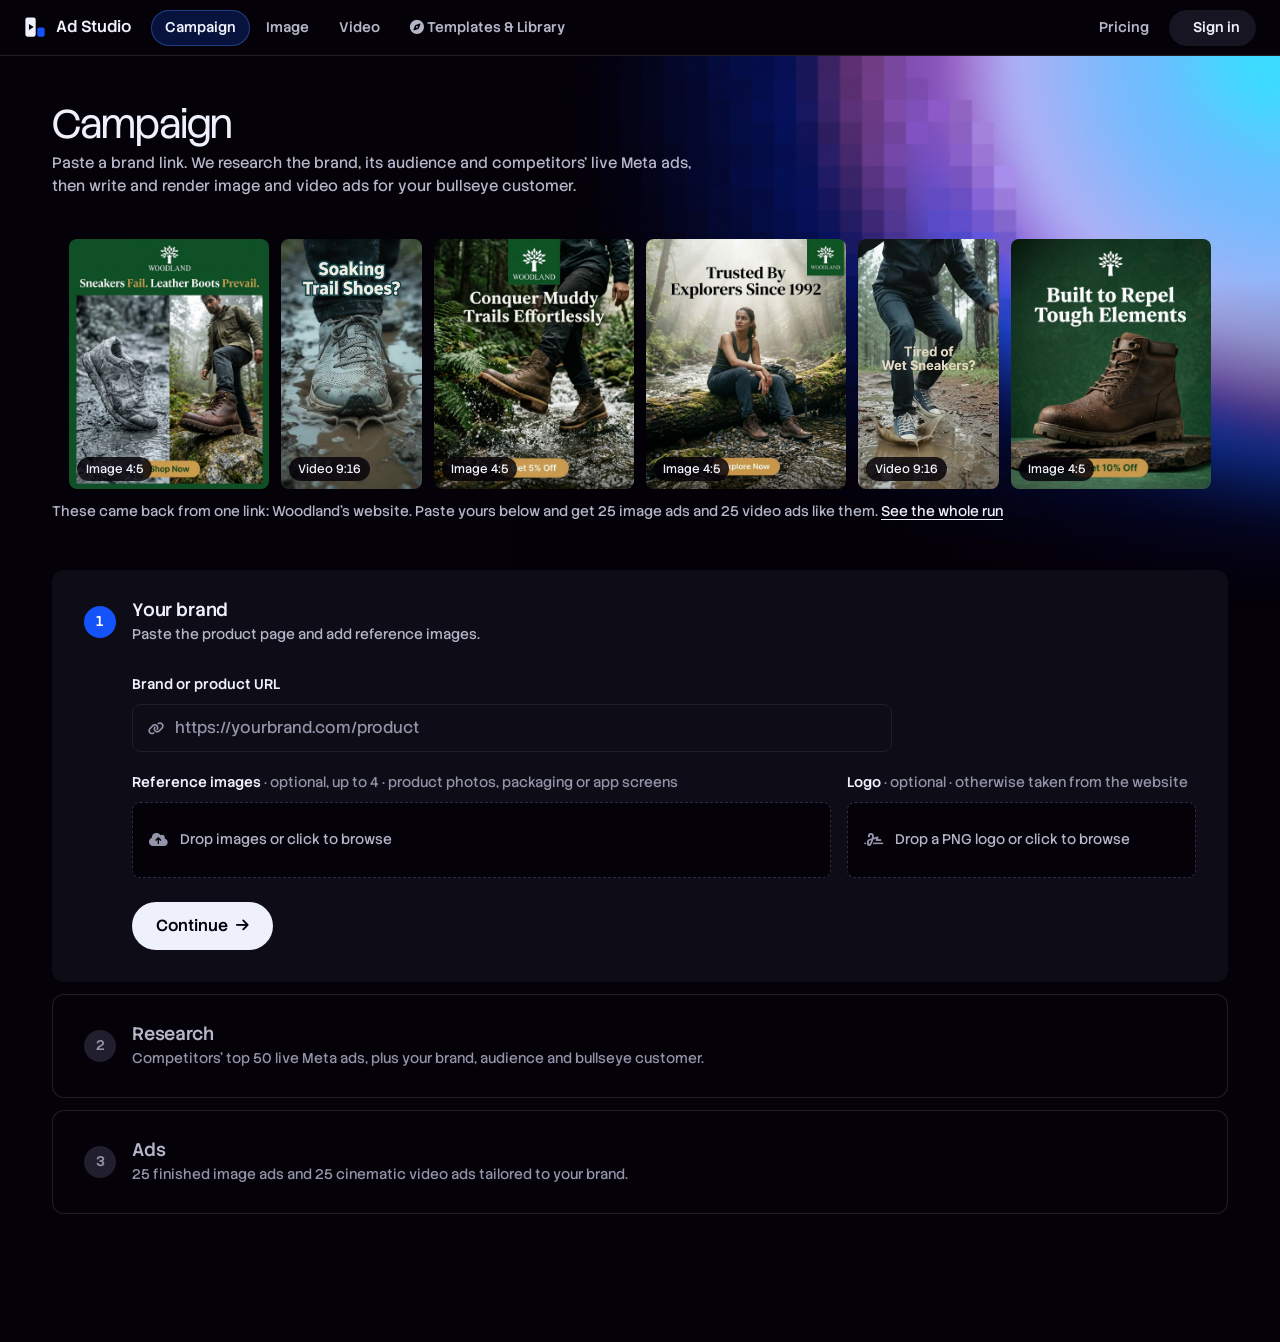
==== commit 2b8a4185: "Update templates from pinterestrepo, randomize with keywords, fix infinite scroll & seamless inpaint" ====
--- a/static/index.html
+++ b/static/index.html
@@ -764,7 +764,7 @@
           <button type="button" class="lib-filter-btn active" id="lib_nav_templates" data-section="templates">
             <i class="fa-solid fa-compass" style="color: var(--accent-bright);"></i>
             <span>Explore Templates</span>
-            <span class="lib-badge" style="background: var(--accent); color: #fff;">1,540+</span>
+            <span class="lib-badge" style="background: var(--accent); color: #fff;">1,960+</span>
           </button>
           <button type="button" class="lib-filter-btn" id="lib_nav_generations" data-section="generations">
             <i class="fa-solid fa-layer-group"></i>
@@ -809,7 +809,7 @@
           <div class="explore-title-row">
             <div>
               <h1 class="explore-main-title">EXPLORE TEMPLATES</h1>
-              <p class="muted small" style="margin: 2px 0 0;">1,540+ curated Pinterest advertising designs across 23 industries. Upload your product to recreate any visual with photorealistic fidelity.</p>
+              <p class="muted small" style="margin: 2px 0 0;">1,960+ curated Pinterest advertising designs across 22 industries. Upload your product to recreate any visual with photorealistic fidelity.</p>
             </div>
             <div class="explore-head-right">
               <div class="input-with-icon explore-search-wrap">
@@ -821,6 +821,7 @@
                 <button type="button" data-media="image"><i class="fa-regular fa-image"></i> Images</button>
                 <button type="button" data-media="video"><i class="fa-solid fa-film"></i> Videos</button>
               </div>
+              <button type="button" class="btn btn-sm btn-ghost" id="btn_shuffle_tpls" title="Shuffle templates"><i class="fa-solid fa-shuffle"></i> Shuffle</button>
             </div>
           </div>
 
@@ -839,6 +840,11 @@
           <!-- Second row: industry. Combines with the format row above; chips are filled with counts from the API -->
           <div class="explore-cat-bar" id="explore_ind_bar" role="group" aria-label="Industry">
             <button type="button" class="tpl-cat-btn active" data-ind="all">All industries</button>
+          </div>
+
+          <!-- Third row: design & aesthetic keywords -->
+          <div class="explore-cat-bar" id="explore_kw_bar" role="group" aria-label="Keywords">
+            <button type="button" class="tpl-cat-btn active" data-kw="all">All keywords</button>
           </div>
         </div>
 
